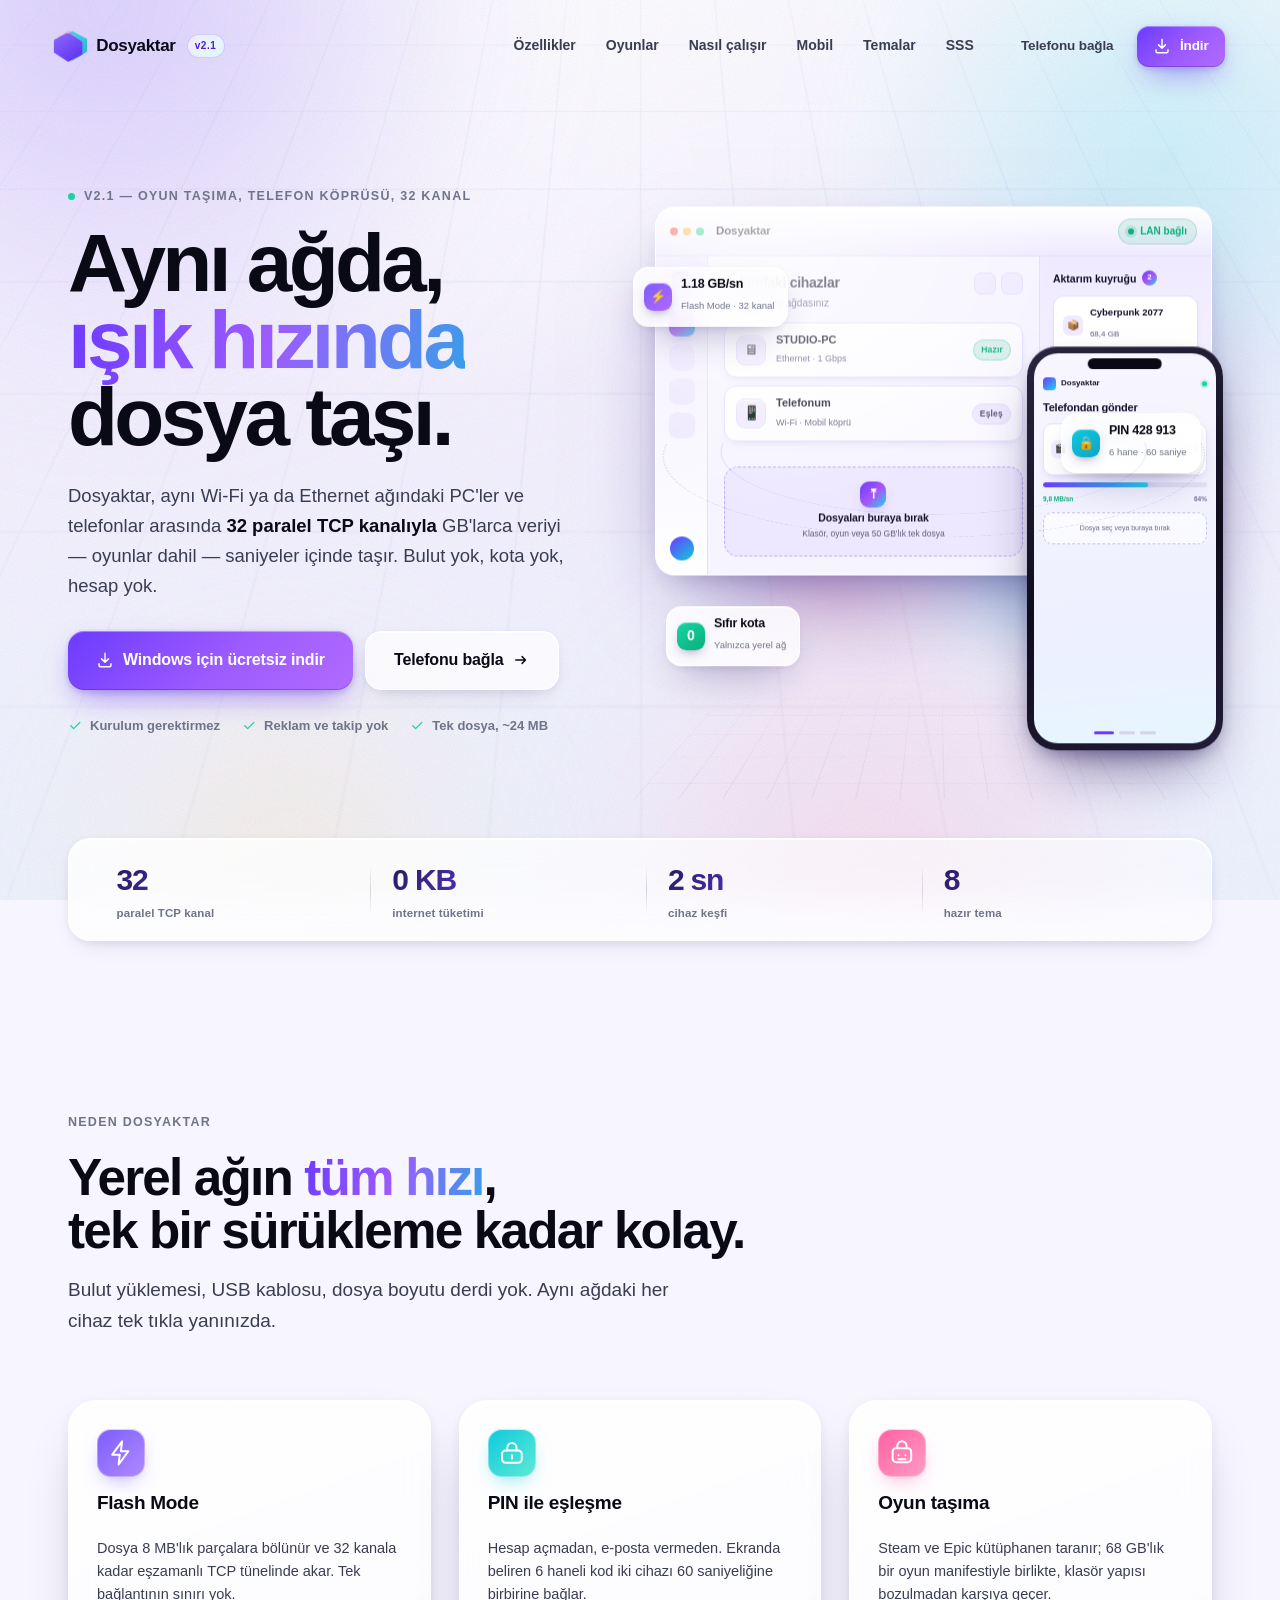
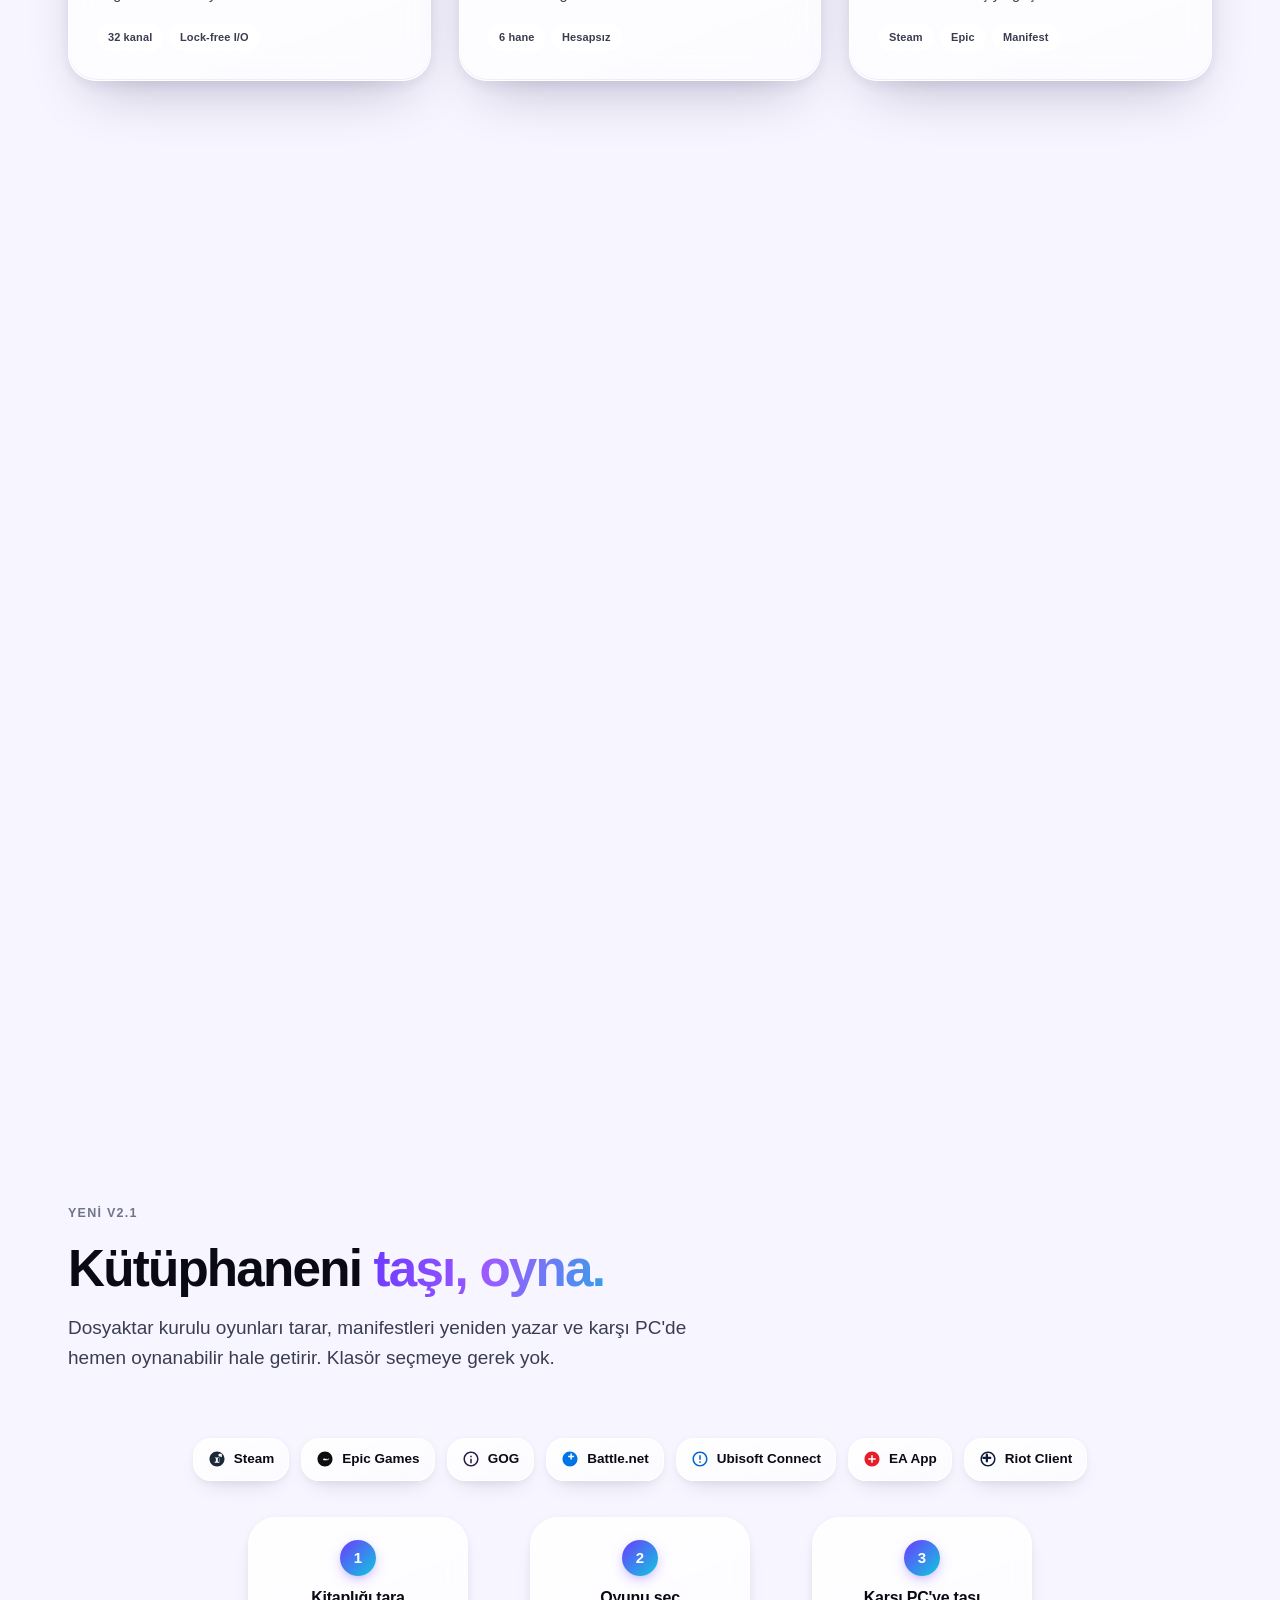
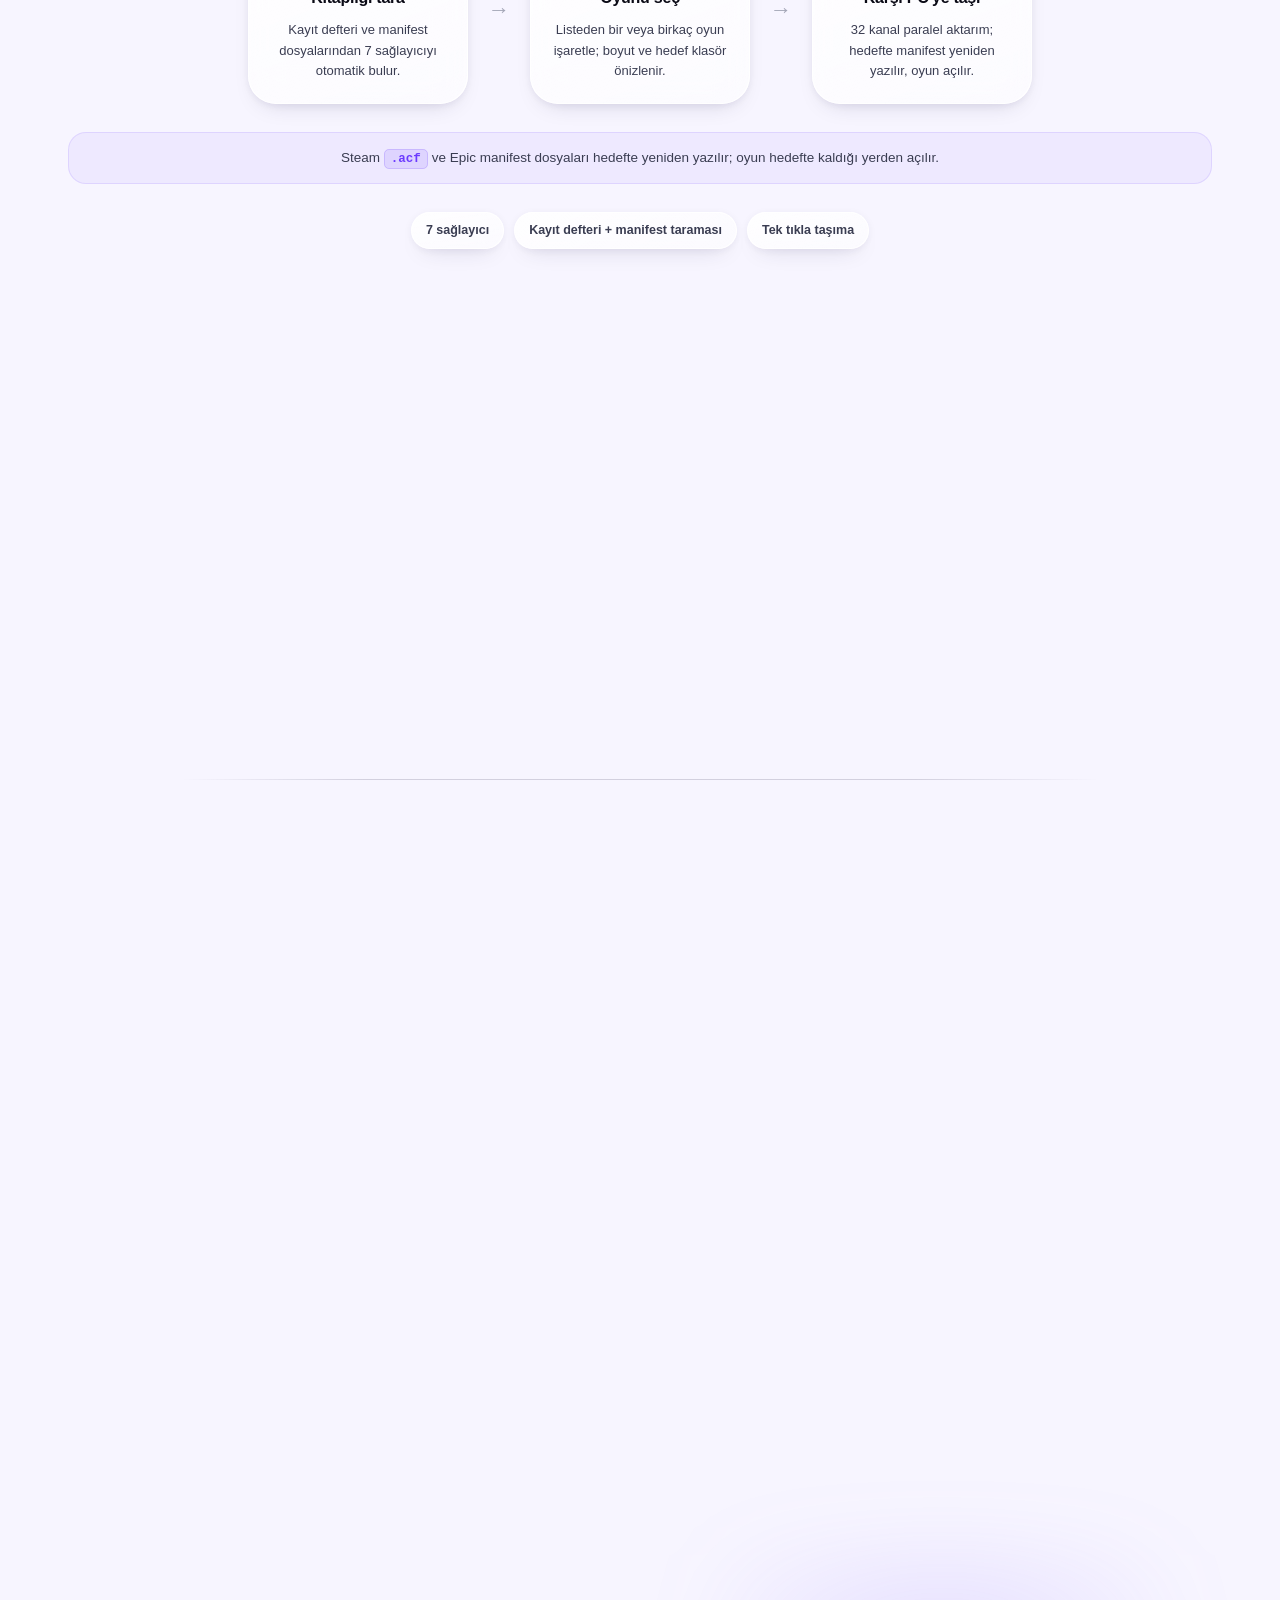
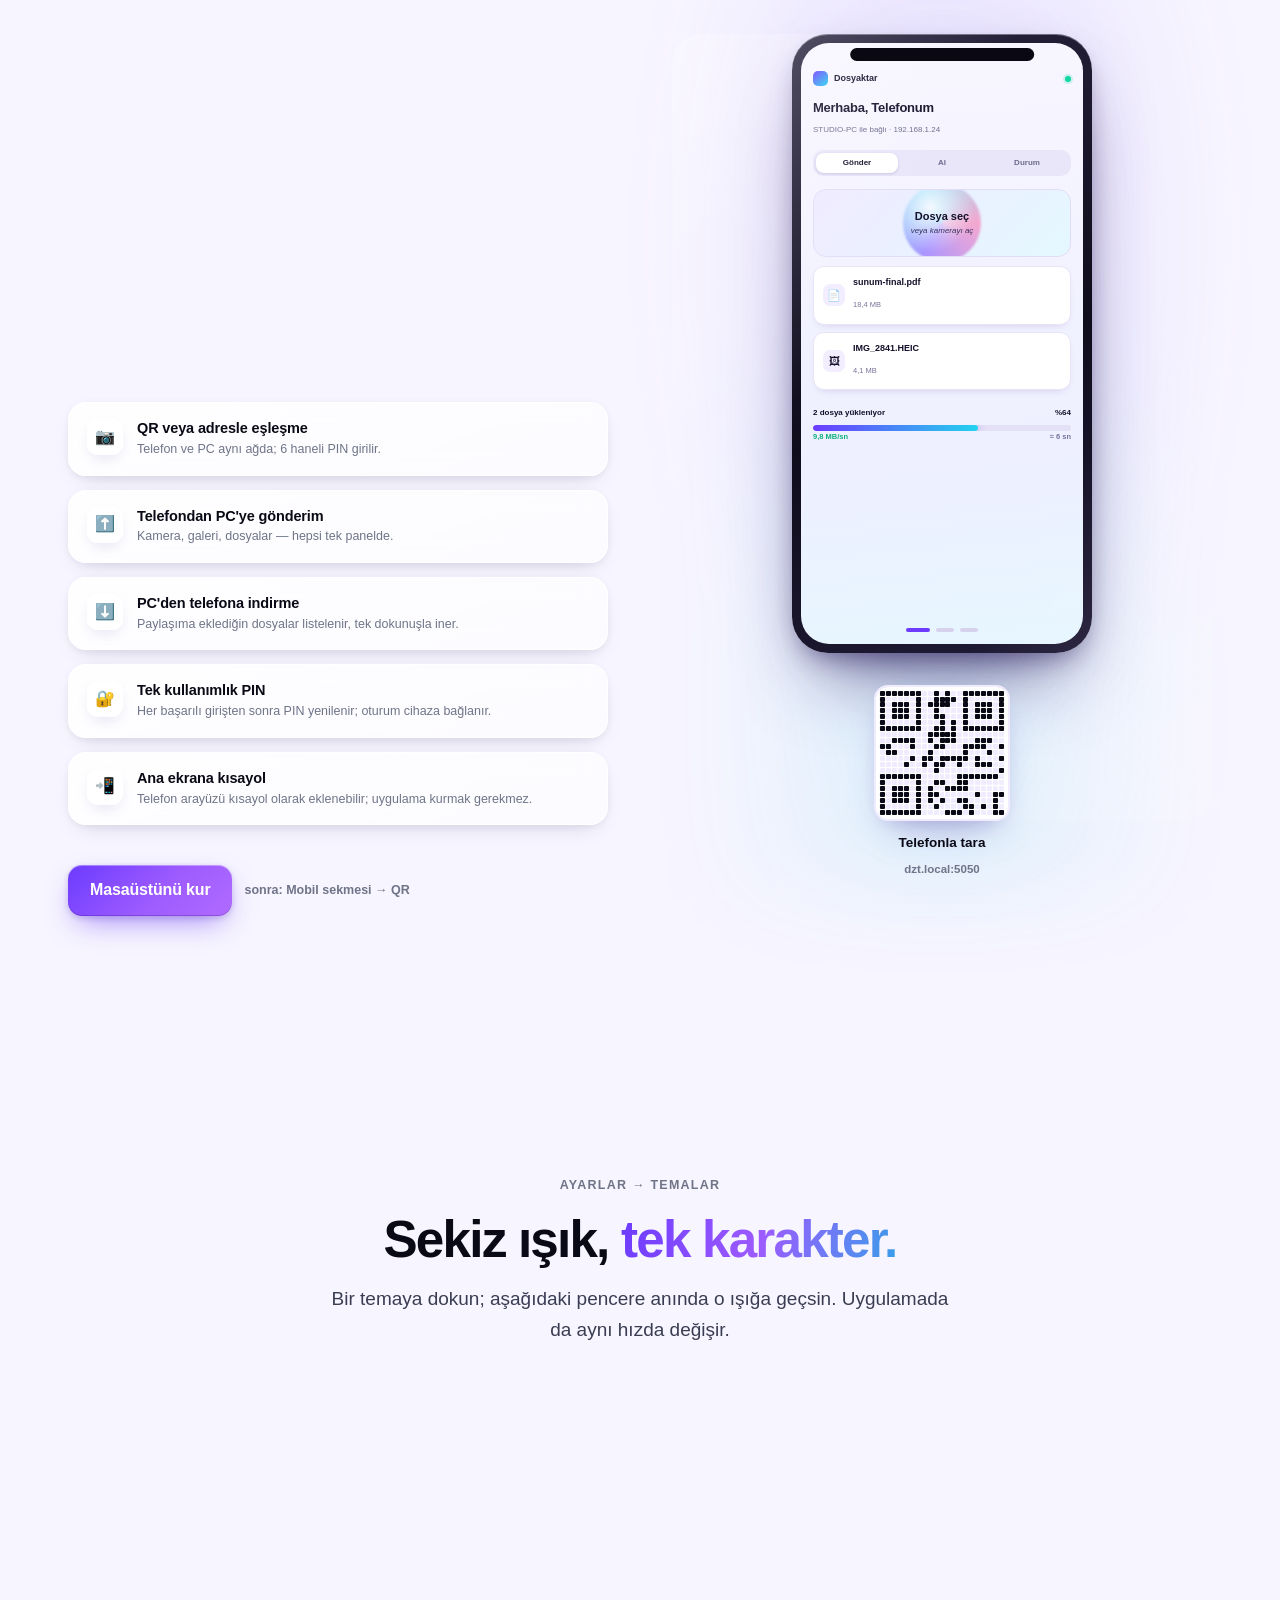
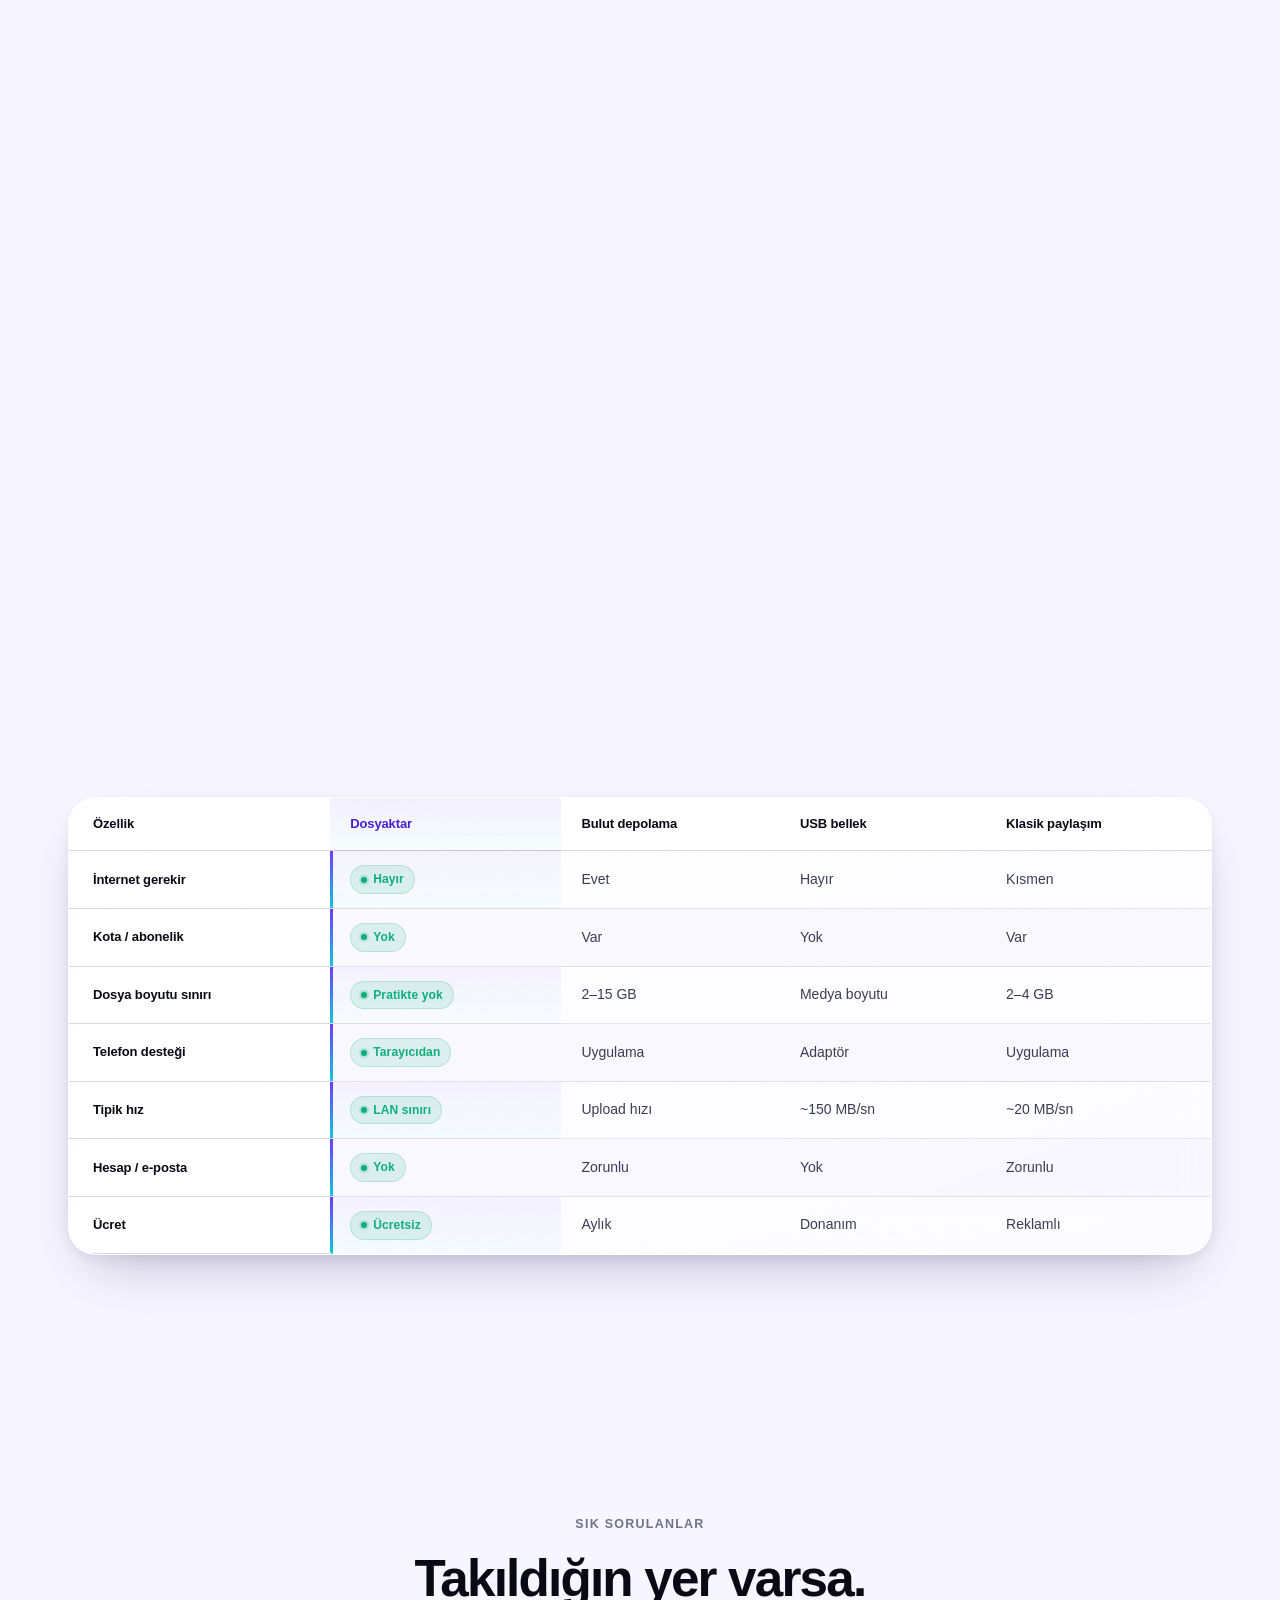
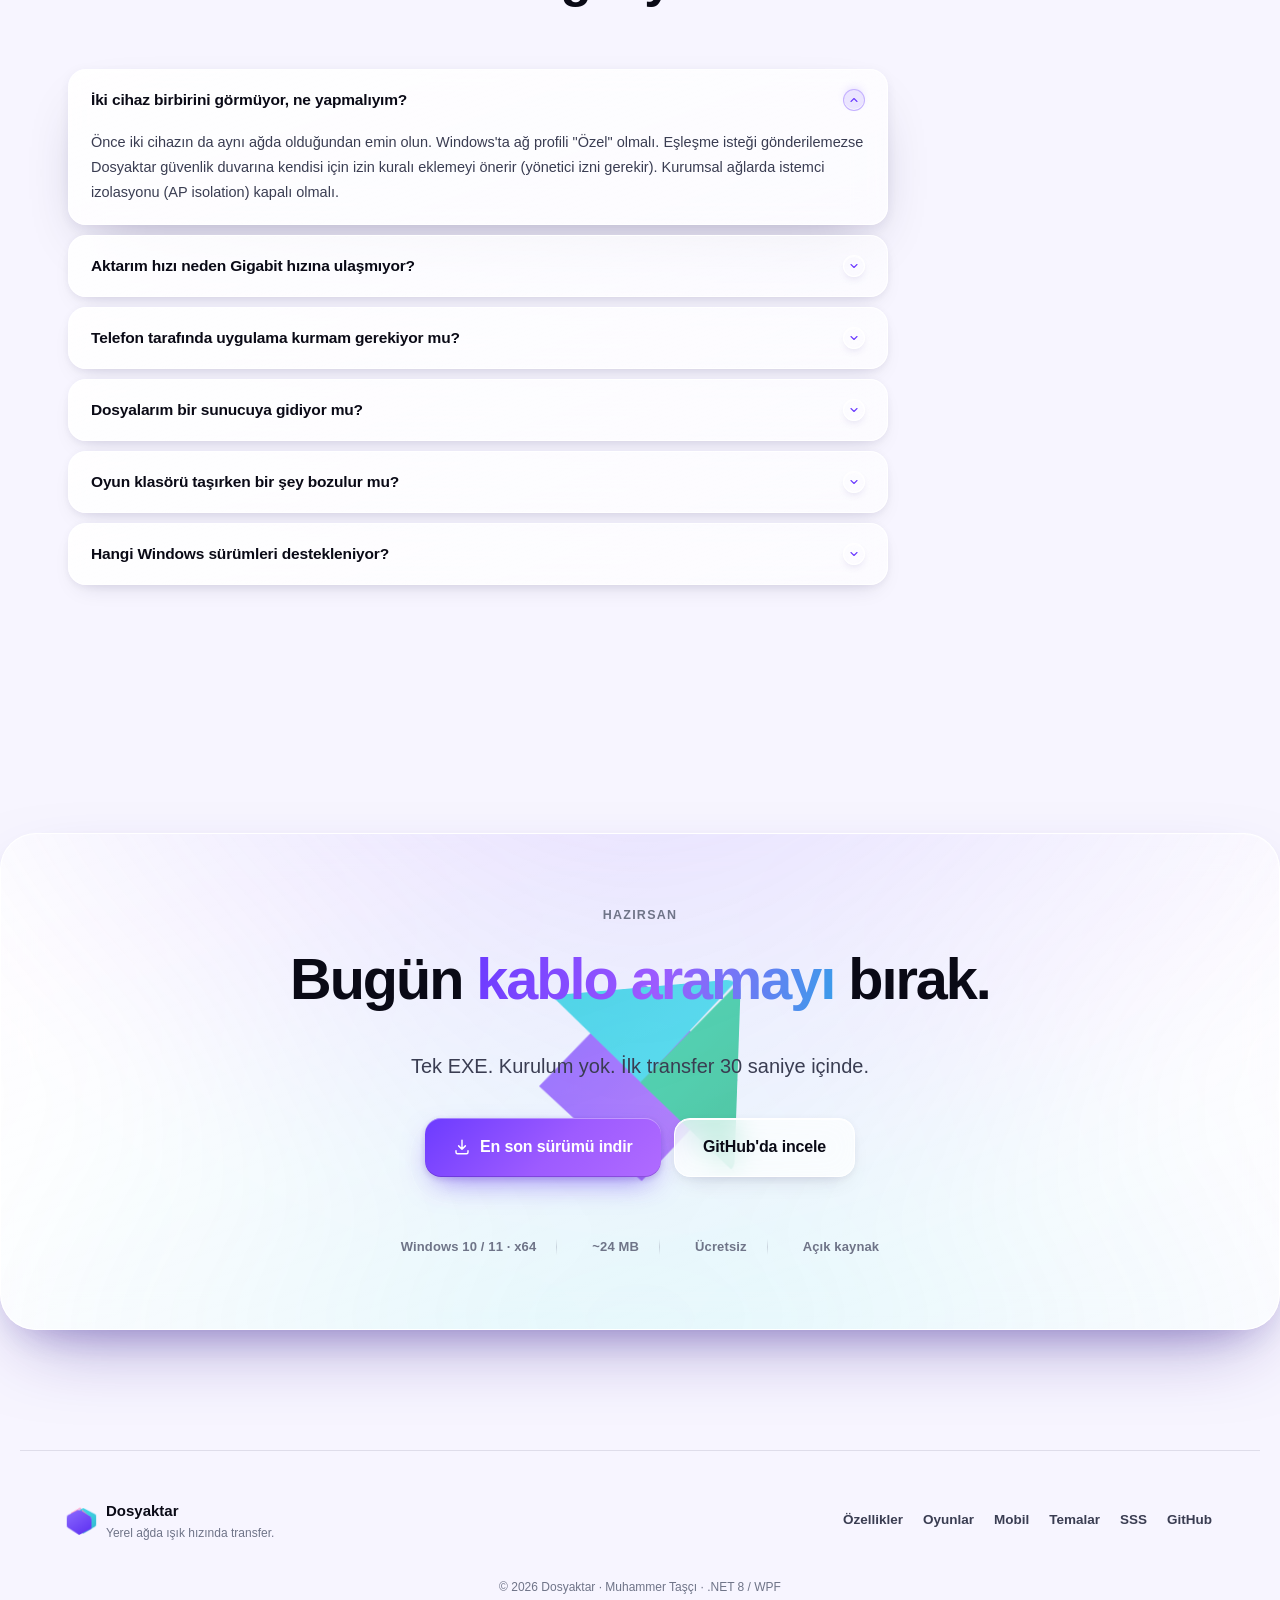
==== docs/index.html @ 8ce58f1d "v2.1: mobil köprü, oyun kitaplığı, 8 tema ve tanıtım sitesi - Mobil köprü: LAN üzerinden PWA (QR + t" ====
<!DOCTYPE html>
<html lang="tr">
<head>
<meta charset="utf-8" />
<meta name="viewport" content="width=device-width, initial-scale=1, viewport-fit=cover" />
<title>Dosyaktar v2.1 — Oyun taşıma, telefon köprüsü, 32 kanal</title>
<meta name="description" content="Dosyaktar v2.1: aynı ağdaki PC'ler ve telefonlar arası 32 paralel TCP kanalı. Steam, Epic, GOG, Battle.net, Ubisoft, EA, Riot oyunlarını manifestiyle taşı. Telefon köprüsü: QR + 6 haneli PIN, bulutsuz." />
<meta name="theme-color" content="#f7f5ff" />
<meta property="og:title" content="Dosyaktar v2.1 — Oyun taşıma, telefon köprüsü, 32 kanal" />
<meta property="og:description" content="7 oyun sağlayıcısı, manifest yeniden yazma, PIN eşleşme, 32 paralel kanal. Sıfır internet kotası. Windows için ücretsiz." />
<meta property="og:type" content="website" />
<link rel="icon" href="data:image/svg+xml,%3Csvg xmlns='http://www.w3.org/2000/svg' viewBox='0 0 64 64'%3E%3Cdefs%3E%3ClinearGradient id='g' x1='0' y1='0' x2='1' y2='1'%3E%3Cstop offset='0' stop-color='%237C5CFF'/%3E%3Cstop offset='1' stop-color='%2310D4E8'/%3E%3C/linearGradient%3E%3C/defs%3E%3Crect width='64' height='64' rx='16' fill='url(%23g)'/%3E%3Cpath d='M32 14l14 8v20l-14 8-14-8V22z' fill='none' stroke='white' stroke-width='3.5' stroke-linejoin='round'/%3E%3Cpath d='M32 30l14-8M32 30v20M32 30l-14-8' stroke='white' stroke-width='2.4' opacity='.75'/%3E%3C/svg%3E" />
<link rel="stylesheet" href="css/base.css" />
<link rel="stylesheet" href="css/hero.css" />
<link rel="stylesheet" href="css/sections.css" />
<link rel="stylesheet" href="css/oyunlar.css" />
</head>
<body>

<!-- ════════ ambient light field ════════ -->
<div class="mesh" aria-hidden="true">
  <div class="mesh-blob blob-a"></div>
  <div class="mesh-blob blob-b"></div>
  <div class="mesh-blob blob-c"></div>
  <div class="mesh-blob blob-d"></div>
  <div class="mesh-grid"></div>
  <div class="mesh-grain"></div>
</div>
<div class="cursor-glow" aria-hidden="true"></div>

<!-- ════════ nav ════════ -->
<header class="nav" id="nav">
  <a class="brand" href="#top" aria-label="Dosyaktar ana sayfa">
    <span class="brand-mark" aria-hidden="true">
      <span class="brand-face f1"></span><span class="brand-face f2"></span><span class="brand-face f3"></span>
    </span>
    <span class="brand-text">Dosyaktar</span>
    <span class="brand-badge">v2.1</span>
  </a>

  <nav class="nav-links" aria-label="Bölümler">
    <a href="#ozellikler">Özellikler</a>
    <a href="#oyunlar">Oyunlar</a>
    <a href="#nasil">Nasıl çalışır</a>
    <a href="#mobil">Mobil</a>
    <a href="#temalar">Temalar</a>
    <a href="#sss">SSS</a>
  </nav>

  <div class="nav-actions">
    <a class="btn btn-ghost btn-sm" href="#mobil">Telefonu bağla</a>
    <a class="btn btn-primary btn-sm" href="#indir" data-magnetic>
      <svg viewBox="0 0 24 24" class="ico" aria-hidden="true"><path d="M12 3v12m0 0 4.5-4.5M12 15l-4.5-4.5M4 17v2a2 2 0 0 0 2 2h12a2 2 0 0 0 2-2v-2" fill="none" stroke="currentColor" stroke-width="1.9" stroke-linecap="round" stroke-linejoin="round"/></svg>
      İndir
    </a>
  </div>

  <button class="nav-burger" id="burger" aria-label="Menüyü aç" aria-expanded="false" aria-controls="mobileMenu">
    <span></span><span></span><span></span>
  </button>
</header>

<div class="mobile-menu" id="mobileMenu" hidden>
  <a href="#ozellikler">Özellikler</a>
  <a href="#oyunlar">Oyunlar</a>
  <a href="#nasil">Nasıl çalışır</a>
  <a href="#mobil">Mobil</a>
  <a href="#temalar">Temalar</a>
  <a href="#sss">SSS</a>
  <a class="btn btn-primary" href="#indir">Windows için indir</a>
</div>

<main id="top">

<!-- ════════════════════════════════════════════════════════════
     HERO
     ════════════════════════════════════════════════════════════ -->
<section class="hero">
  <div class="hero-copy">
    <p class="eyebrow reveal"><span class="pulse-dot"></span> v2.1 — oyun taşıma, telefon köprüsü, 32 kanal</p>
    <h1 class="reveal">
      Aynı ağda,<br />
      <span class="grad">ışık hızında</span><br />
      dosya taşı.
    </h1>
    <p class="lede reveal">
      Dosyaktar, aynı Wi-Fi ya da Ethernet ağındaki PC'ler ve telefonlar arasında
      <strong>32 paralel TCP kanalıyla</strong> GB'larca veriyi — oyunlar dahil — saniyeler içinde taşır.
      Bulut yok, kota yok, hesap yok.
    </p>

    <div class="hero-actions reveal">
      <a class="btn btn-primary btn-lg" href="#indir" data-magnetic>
        <svg viewBox="0 0 24 24" class="ico" aria-hidden="true"><path d="M4 17v2a2 2 0 0 0 2 2h12a2 2 0 0 0 2-2v-2M12 3v12m0 0 4.5-4.5M12 15l-4.5-4.5" fill="none" stroke="currentColor" stroke-width="1.9" stroke-linecap="round" stroke-linejoin="round"/></svg>
        Windows için ücretsiz indir
      </a>
      <a class="btn btn-glass btn-lg" href="#mobil">
        Telefonu bağla
        <svg viewBox="0 0 24 24" class="ico" aria-hidden="true"><path d="M5 12h13m0 0-4.5-4.5M18 12l-4.5 4.5" fill="none" stroke="currentColor" stroke-width="1.9" stroke-linecap="round" stroke-linejoin="round"/></svg>
      </a>
    </div>

    <ul class="hero-meta reveal">
      <li><svg viewBox="0 0 24 24" class="ico" aria-hidden="true"><path d="m4.5 12.5 4.5 4.5 10-10" fill="none" stroke="currentColor" stroke-width="2.1" stroke-linecap="round" stroke-linejoin="round"/></svg> Kurulum gerektirmez</li>
      <li><svg viewBox="0 0 24 24" class="ico" aria-hidden="true"><path d="m4.5 12.5 4.5 4.5 10-10" fill="none" stroke="currentColor" stroke-width="2.1" stroke-linecap="round" stroke-linejoin="round"/></svg> Reklam ve takip yok</li>
      <li><svg viewBox="0 0 24 24" class="ico" aria-hidden="true"><path d="m4.5 12.5 4.5 4.5 10-10" fill="none" stroke="currentColor" stroke-width="2.1" stroke-linecap="round" stroke-linejoin="round"/></svg> Tek dosya, ~24 MB</li>
    </ul>
  </div>

  <!-- 3D stage -->
  <div class="hero-stage" id="stage">
    <div class="stage-halo" aria-hidden="true"></div>
    <div class="orbit orbit-a" aria-hidden="true"><span class="orbit-sat"></span></div>
    <div class="orbit orbit-b" aria-hidden="true"><span class="orbit-sat"></span></div>
    <div class="stage-grid" aria-hidden="true"></div>

    <!-- app window mockup -->
    <div class="app-mock" id="appMock" data-theme="prism" data-tilt data-depth="1">
      <div class="mock-bar">
        <span class="tl"><i></i><i></i><i></i></span>
        <span class="mock-title">Dosyaktar</span>
        <span class="mock-pill"><em></em> LAN bağlı</span>
      </div>
      <div class="mock-body">
        <aside class="mock-rail">
          <div class="mock-logo"></div>
          <span class="rail-item active"></span>
          <span class="rail-item"></span>
          <span class="rail-item"></span>
          <span class="rail-item"></span>
          <span class="rail-spacer"></span>
          <span class="rail-avatar"></span>
        </aside>
        <div class="mock-main">
          <div class="mock-head">
            <div>
              <b>Yakındaki cihazlar</b>
              <span>2 cihaz · aynı ağdasınız</span>
            </div>
            <div class="mock-actions"><i></i><i></i></div>
          </div>
          <div class="mock-peers">
            <div class="peer-card">
              <span class="peer-orb">🖥</span>
              <div class="peer-info"><b>STUDIO-PC</b><em>Ethernet · 1 Gbps</em></div>
              <span class="peer-badge ok">Hazır</span>
            </div>
            <div class="peer-card">
              <span class="peer-orb">📱</span>
              <div class="peer-info"><b>Telefonum</b><em>Wi-Fi · Mobil köprü</em></div>
              <span class="peer-badge">Eşleş</span>
            </div>
          </div>
          <div class="mock-drop">
            <span class="drop-ico">⤒</span>
            <b>Dosyaları buraya bırak</b>
            <i>Klasör, oyun veya 50 GB'lık tek dosya</i>
          </div>
        </div>
        <aside class="mock-queue">
          <div class="queue-head">Aktarım kuyruğu <em>2</em></div>
          <div class="queue-card">
            <div class="q-top"><span class="q-ico">📦</span><div><b>Cyberpunk 2077</b><i>68,4 GB</i></div></div>
            <div class="q-bar"><span style="--p:72%"></span></div>
            <div class="q-foot"><b>1.18 GB/sn</b><span>%72</span></div>
          </div>
          <div class="queue-card dim">
            <div class="q-top"><span class="q-ico">🎞</span><div><b>tatil-4k.mp4</b><i>3,2 GB</i></div></div>
            <div class="q-bar"><span style="--p:34%"></span></div>
            <div class="q-foot"><b>612 MB/sn</b><span>%34</span></div>
          </div>
          <div class="queue-net">
            <span>Ağ durumu</span><b>10 GbE</b>
            <div class="net-bar"><i></i></div>
          </div>
        </aside>
      </div>
    </div>

    <!-- floating phone -->
    <div class="phone-mock" data-tilt data-depth="1.9" aria-hidden="true">
      <div class="phone-notch"></div>
      <div class="phone-screen">
        <div class="pm-head"><span class="pm-logo"></span><b>Dosyaktar</b><span class="pm-dot"></span></div>
        <div class="pm-title">Telefondan gönder</div>
        <div class="pm-card">
          <span class="pm-file">🎬</span>
          <div><b>sunum-final.pdf</b><i>18,4 MB</i></div>
          <span class="pm-x">×</span>
        </div>
        <div class="pm-progress"><span style="--p:64%"></span></div>
        <div class="pm-speed">9,8 MB/sn <em>64%</em></div>
        <div class="pm-drop">Dosya seç veya buraya bırak</div>
        <div class="pm-nav"><i class="on"></i><i></i><i></i></div>
      </div>
    </div>

    <!-- floating chips -->
    <div class="chip chip-a" data-float data-depth="2.6">
      <span class="chip-ico speed">⚡</span>
      <div><b>1.18 GB/sn</b><i>Flash Mode · 32 kanal</i></div>
    </div>
    <div class="chip chip-b" data-float data-depth="3.1">
      <span class="chip-ico pin">🔒</span>
      <div><b>PIN 428 913</b><i>6 hane · 60 saniye</i></div>
    </div>
    <div class="chip chip-c" data-float data-depth="2.2">
      <span class="chip-ico zero">0</span>
      <div><b>Sıfır kota</b><i>Yalnızca yerel ağ</i></div>
    </div>
  </div>

  <!-- stats -->
  <div class="hero-stats reveal">
    <div class="stat"><b data-count="32">32</b><span>paralel TCP kanal</span></div>
    <div class="stat"><b data-count="0" data-suffix=" KB">0 KB</b><span>internet tüketimi</span></div>
    <div class="stat"><b data-count="2" data-suffix=" sn">2 sn</b><span>cihaz keşfi</span></div>
    <div class="stat"><b>8</b><span>hazır tema</span></div>
  </div>
</section>

<!-- ════════════════════════════════════════════════════════════
     FEATURES
     ════════════════════════════════════════════════════════════ -->
<section class="section" id="ozellikler">
  <header class="section-head">
    <p class="eyebrow reveal">Neden Dosyaktar</p>
    <h2 class="reveal">Yerel ağın <span class="grad">tüm hızı</span>,<br />tek bir sürükleme kadar kolay.</h2>
    <p class="section-lede reveal">Bulut yüklemesi, USB kablosu, dosya boyutu derdi yok. Aynı ağdaki her cihaz tek tıkla yanınızda.</p>
  </header>

  <div class="feature-grid">
    <article class="card card-feature shine reveal" data-tilt>
      <span class="f-ico" style="--c1:#7c5cff;--c2:#b18bff">
        <svg viewBox="0 0 24 24" aria-hidden="true"><path d="M13 2 4.5 13.5H11l-1 8.5 8.5-11.5H12l1-8.5Z" fill="none" stroke="currentColor" stroke-width="1.7" stroke-linejoin="round"/></svg>
      </span>
      <h3>Flash Mode</h3>
      <p>Dosya 8 MB'lık parçalara bölünür ve 32 kanala kadar eşzamanlı TCP tünelinde akar. Tek bağlantının sınırı yok.</p>
      <div class="f-tags"><span>32 kanal</span><span>Lock-free I/O</span></div>
    </article>

    <article class="card card-feature shine reveal" data-tilt>
      <span class="f-ico" style="--c1:#0fc9de;--c2:#5eead4">
        <svg viewBox="0 0 24 24" aria-hidden="true"><rect x="3.5" y="10" width="17" height="10.5" rx="3" fill="none" stroke="currentColor" stroke-width="1.7"/><path d="M8 10V7.5a4 4 0 0 1 8 0V10M12 14v3" fill="none" stroke="currentColor" stroke-width="1.7" stroke-linecap="round"/></svg>
      </span>
      <h3>PIN ile eşleşme</h3>
      <p>Hesap açmadan, e-posta vermeden. Ekranda beliren 6 haneli kod iki cihazı 60 saniyeliğine birbirine bağlar.</p>
      <div class="f-tags"><span>6 hane</span><span>Hesapsız</span></div>
    </article>

    <article class="card card-feature shine reveal" data-tilt>
      <span class="f-ico" style="--c1:#ff5fa2;--c2:#ff9ec4">
        <svg viewBox="0 0 24 24" aria-hidden="true"><path d="M7 8h10a3 3 0 0 1 3 3v6a3 3 0 0 1-3 3H7a3 3 0 0 1-3-3v-6a3 3 0 0 1 3-3Z" fill="none" stroke="currentColor" stroke-width="1.7"/><path d="M8 8V6a4 4 0 0 1 8 0v2M9 14h.01M15 14h.01M9 17.5h6" fill="none" stroke="currentColor" stroke-width="1.7" stroke-linecap="round"/></svg>
      </span>
      <h3>Oyun taşıma</h3>
      <p>Steam ve Epic kütüphanen taranır; 68 GB'lık bir oyun manifestiyle birlikte, klasör yapısı bozulmadan karşıya geçer.</p>
      <div class="f-tags"><span>Steam</span><span>Epic</span><span>Manifest</span></div>
    </article>

    <article class="card card-feature shine reveal" data-tilt>
      <span class="f-ico" style="--c1:#ffb020;--c2:#ffd580">
        <svg viewBox="0 0 24 24" aria-hidden="true"><rect x="7" y="2.5" width="10" height="19" rx="2.6" fill="none" stroke="currentColor" stroke-width="1.7"/><path d="M10.5 5.5h3" stroke="currentColor" stroke-width="1.7" stroke-linecap="round"/><path d="M9 18.5h6" stroke="currentColor" stroke-width="1.7" stroke-linecap="round" opacity=".5"/></svg>
      </span>
      <h3>Telefon köprüsü</h3>
      <p>QR'ı okut, telefonun tarayıcısından dosya gönder ve al. Uygulama kurmak, mağaza hesabı açmak gerekmez.</p>
      <div class="f-tags"><span>iOS + Android</span><span>Kurulum yok</span></div>
    </article>

    <article class="card card-feature shine reveal" data-tilt>
      <span class="f-ico" style="--c1:#12d6a3;--c2:#7bf7d4">
        <svg viewBox="0 0 24 24" aria-hidden="true"><path d="M3.5 7.5a2 2 0 0 1 2-2h3.2l2 2.4h7.8a2 2 0 0 1 2 2v8.6a2 2 0 0 1-2 2H5.5a2 2 0 0 1-2-2V7.5Z" fill="none" stroke="currentColor" stroke-width="1.7" stroke-linejoin="round"/><path d="M8 14.5h8" stroke="currentColor" stroke-width="1.7" stroke-linecap="round"/></svg>
      </span>
      <h3>Klasör de, dosya da</h3>
      <p>Tek dosya, binlerce küçük dosya veya iç içe klasörler. Göreli yollar korunur, yapı karşı tarafta aynen kurulur.</p>
      <div class="f-tags"><span>Sürükle-bırak</span><span>Yol korunur</span></div>
    </article>

    <article class="card card-feature shine reveal" data-tilt>
      <span class="f-ico" style="--c1:#6c3bff;--c2:#38bdf8">
        <svg viewBox="0 0 24 24" aria-hidden="true"><circle cx="12" cy="12" r="8.5" fill="none" stroke="currentColor" stroke-width="1.7"/><path d="M12 3.5c2.5 2.3 3.8 5.2 3.8 8.5S14.5 18.2 12 20.5c-2.5-2.3-3.8-5.2-3.8-8.5S9.5 5.8 12 3.5Z" fill="none" stroke="currentColor" stroke-width="1.4"/><path d="M3.8 9.2h16.4M3.8 14.8h16.4" stroke="currentColor" stroke-width="1.4" opacity=".7"/></svg>
      </span>
      <h3>Sekiz tema, tek dil</h3>
      <p>Parlak cam yüzeylerden gece moduna; her tema aynı 3D dilin farklı bir ışığı. Seçim anında, tüm pencerelerde.</p>
      <div class="f-tags"><span>Canlı geçiş</span><span>Kalıcı</span></div>
    </article>

    <article class="card card-wide shine reveal" data-tilt>
      <div class="wide-copy">
        <span class="f-ico sm" style="--c1:#0fc9de;--c2:#7c5cff">
          <svg viewBox="0 0 24 24" aria-hidden="true"><path d="M4 12a8 8 0 0 1 13.6-5.7M20 12a8 8 0 0 1-13.6 5.7" fill="none" stroke="currentColor" stroke-width="1.7" stroke-linecap="round"/><path d="M17.8 3.5v3.2h-3.2M6.2 20.5v-3.2h3.2" fill="none" stroke="currentColor" stroke-width="1.7" stroke-linecap="round" stroke-linejoin="round"/></svg>
        </span>
        <h3>Kendini güncel tutar</h3>
        <p>GitHub sürümlerini kontrol eder, yeni sürümü arka planda indirir ve bir sonraki açılışta sessizce uygular. Sürüm notları tek tıkla.</p>
      </div>
      <div class="wide-visual" aria-hidden="true">
        <div class="upd-line"><span class="upd-dot"></span><b>v2.1.0</b><i>hazır</i></div>
        <div class="upd-bar"><span></span></div>
        <div class="upd-foot">SHA-256 doğrulandı · 24 MB</div>
      </div>
    </article>

    <article class="card card-wide shine reveal" data-tilt>
      <div class="wide-copy">
        <span class="f-ico sm" style="--c1:#12d6a3;--c2:#0fc9de">
          <svg viewBox="0 0 24 24" aria-hidden="true"><path d="M12 3.5 4.5 6.8v5.4c0 4.2 3.1 7.3 7.5 8.3 4.4-1 7.5-4.1 7.5-8.3V6.8L12 3.5Z" fill="none" stroke="currentColor" stroke-width="1.7" stroke-linejoin="round"/><path d="m8.8 12 2.2 2.2 4.2-4.4" fill="none" stroke="currentColor" stroke-width="1.9" stroke-linecap="round" stroke-linejoin="round"/></svg>
        </span>
        <h3>Veri cihazdan çıkmaz</h3>
        <p>Hiçbir dosya sunucuya gitmez, hiçbir telemetri toplanmaz. Trafik yalnızca kendi ağınızın içinde, TCP üzerinden akar.</p>
      </div>
      <div class="wide-visual" aria-hidden="true">
        <div class="seal">
          <div class="seal-ring"></div>
          <div class="seal-core">0<span>sunucu</span></div>
        </div>
      </div>
    </article>
  </div>
</section>

<!-- ════════════════════════════════════════════════════════════
     OYUNLAR — v2.1
     ════════════════════════════════════════════════════════════ -->
<section class="section" id="oyunlar">
  <header class="section-head">
    <p class="eyebrow reveal">Yeni v2.1</p>
    <h2 class="reveal">Kütüphaneni <span class="grad">taşı, oyna.</span></h2>
    <p class="section-lede reveal">Dosyaktar kurulu oyunları tarar, manifestleri yeniden yazar ve karşı PC'de hemen oynanabilir hale getirir. Klasör seçmeye gerek yok.</p>
  </header>

  <div class="providers-row reveal">
    <span class="provider" style="--accent:#1b2838"><svg viewBox="0 0 24 24" aria-hidden="true"><path d="M12 2C6.48 2 2 6.48 2 12s4.48 10 10 10 10-4.48 10-10S17.52 2 12 2zm3.5 13.5c0 .83-.67 1.5-1.5 1.5h-4c-.83 0-1.5-.67-1.5-1.5v-4c0-.83.67-1.5 1.5-1.5h4c.83 0 1.5.67 1.5 1.5v4zm-6-5H7c-.55 0-1 .45-1 1v3c0 .55.45 1 1 1h2.5c.55 0 1-.45 1-1v-3c0-.55-.45-1-1-1zm7 5h-2.5c-.55 0-1-.45-1-1v-3c0-.55.45-1 1-1H15c.55 0 1 .45 1 1v3c0 .55-.45 1-1 1zm0-7H15c-.55 0-1-.45-1-1V6c0-.55.45-1 1-1h2.5c.55 0 1 .45 1 1v2.5c0 .55-.45 1-1 1z" fill="currentColor"/></svg>Steam</span>
    <span class="provider" style="--accent:#0d0d0d"><svg viewBox="0 0 24 24" aria-hidden="true"><path d="M12 2C6.48 2 2 6.48 2 12s4.48 10 10 10 10-4.48 10-10S17.52 2 12 2zm5.5 9c0 1.38-1.12 2.5-2.5 2.5S9.5 14.38 9.5 13 10.62 10.5 12 10.5s2.5 1.12 2.5 2.5zm-5.5-4c-.83 0-1.5.67-1.5 1.5S11.17 12 12 12s1.5-.67 1.5-1.5S12.83 9 12 9z" fill="currentColor"/></svg>Epic Games</span>
    <span class="provider" style="--accent:#2a1a4a"><svg viewBox="0 0 24 24" aria-hidden="true"><path d="M12 2C6.48 2 2 6.48 2 12s4.48 10 10 10 10-4.48 10-10S17.52 2 12 2zm0 18c-4.41 0-8-3.59-8-8s3.59-8 8-8 8 3.59 8 8-3.59 8-8 8zm-1-12.5h2v2h-2zm0 4h2v6h-2z" fill="currentColor"/></svg>GOG</span>
    <span class="provider" style="--accent:#0074e4"><svg viewBox="0 0 24 24" aria-hidden="true"><path d="M12 2C6.48 2 2 6.48 2 12s4.48 10 10 10 10-4.48 10-10S17.52 2 12 2zm5.5 7.5h-3v3h-2v-3h-3v-2h3v-3h2v3h3v2z" fill="currentColor"/></svg>Battle.net</span>
    <span class="provider" style="--accent:#0066cc"><svg viewBox="0 0 24 24" aria-hidden="true"><path d="M12 2C6.48 2 2 6.48 2 12s4.48 10 10 10 10-4.48 10-10S17.52 2 12 2zm0 18c-4.41 0-8-3.59-8-8s3.59-8 8-8 8 3.59 8 8-3.59 8-8 8zm-1-13h2v6h-2zm0 8h2v2h-2z" fill="currentColor"/></svg>Ubisoft Connect</span>
    <span class="provider" style="--accent:#e61e2a"><svg viewBox="0 0 24 24" aria-hidden="true"><path d="M12 2C6.48 2 2 6.48 2 12s4.48 10 10 10 10-4.48 10-10S17.52 2 12 2zm5 11h-4v4h-2v-4H7v-2h4V7h2v4h4v2z" fill="currentColor"/></svg>EA App</span>
    <span class="provider" style="--accent:#0e1b3a"><svg viewBox="0 0 24 24" aria-hidden="true"><path d="M12 2C6.48 2 2 6.48 2 12s4.48 10 10 10 10-4.48 10-10S17.52 2 12 2zm0 18c-4.41 0-8-3.59-8-8s3.59-8 8-8 8 3.59 8 8-3.59 8-8 8zm4.5-9.5c0 .83-.67 1.5-1.5 1.5h-3v3c0 .83-.67 1.5-1.5 1.5s-1.5-.67-1.5-1.5v-3h-3c-.83 0-1.5-.67-1.5-1.5s.67-1.5 1.5-1.5h3v-3c0-.83.67-1.5 1.5-1.5s1.5.67 1.5 1.5v3h3c.83 0 1.5.67 1.5 1.5z" fill="currentColor"/></svg>Riot Client</span>
  </div>

  <div class="steps-flow reveal">
    <div class="flow-step">
      <span class="flow-num">1</span>
      <h3>Kitaplığı tara</h3>
      <p>Kayıt defteri ve manifest dosyalarından 7 sağlayıcıyı otomatik bulur.</p>
    </div>
    <span class="flow-arrow" aria-hidden="true">→</span>
    <div class="flow-step">
      <span class="flow-num">2</span>
      <h3>Oyunu seç</h3>
      <p>Listeden bir veya birkaç oyun işaretle; boyut ve hedef klasör önizlenir.</p>
    </div>
    <span class="flow-arrow" aria-hidden="true">→</span>
    <div class="flow-step">
      <span class="flow-num">3</span>
      <h3>Karşı PC'ye taşı</h3>
      <p>32 kanal paralel aktarım; hedefte manifest yeniden yazılır, oyun açılır.</p>
    </div>
  </div>

  <p class="detail-line reveal">Steam <code>.acf</code> ve Epic manifest dosyaları hedefte yeniden yazılır; oyun hedefte kaldığı yerden açılır.</p>

  <div class="fact-chips reveal">
    <span class="chip-fact">7 sağlayıcı</span>
    <span class="chip-fact">Kayıt defteri + manifest taraması</span>
    <span class="chip-fact">Tek tıkla taşıma</span>
  </div>
</section>

<!-- ════════════════════════════════════════════════════════════
     HOW IT WORKS
     ════════════════════════════════════════════════════════════ -->
<section class="section steps-section" id="nasil">
  <header class="section-head center">
    <p class="eyebrow reveal">Üç adım</p>
    <h2 class="reveal">Kurulum yok. <span class="grad">Bekleme yok.</span></h2>
    <p class="section-lede reveal">İki tarafta da uygulamayı açın; gerisini ağ hallediyor.</p>
  </header>

  <ol class="steps">
    <li class="step reveal">
      <span class="step-num">01</span>
      <div class="step-orb"><span>📡</span></div>
      <h3>Keşfet</h3>
      <p>UDP yayını her 2 saniyede aynı alt ağdaki cihazları bulur. Kartlar kendiliğinden belirir.</p>
      <span class="step-tag">2 saniye</span>
    </li>
    <li class="step reveal" style="--d:.08s">
      <span class="step-num">02</span>
      <div class="step-orb"><span>🔗</span></div>
      <h3>Eşleştir</h3>
      <p>Karta dokunun. Karşı ekranda beliren 6 haneli PIN'i onaylayın; oturum açılır ve dinleme başlar.</p>
      <span class="step-tag">tek dokunuş</span>
    </li>
    <li class="step reveal" style="--d:.16s">
      <span class="step-num">03</span>
      <div class="step-orb"><span>⚡</span></div>
      <h3>Bırak</h3>
      <p>Dosyayı ya da klasörü bırakın. Paralel kanallar devralır; hız, yüzde ve kalan süre canlı akar.</p>
      <span class="step-tag">32 kanal</span>
    </li>
  </ol>

  <div class="steps-demo reveal" aria-hidden="true">
    <div class="demo-head">
      <span class="demo-title">Flash Mode — canlı kanal görünümü</span>
      <span class="demo-speed"><b id="demoSpeed">1.18</b> GB/sn</span>
    </div>
    <div class="channels" id="channels"></div>
    <div class="demo-foot">
      <span><i class="dot ok"></i> 32 kanal açık</span>
      <span><i class="dot"></i> 8 MB parça</span>
      <span><i class="dot"></i> 0 yeniden gönderim</span>
    </div>
  </div>
</section>

<!-- ════════════════════════════════════════════════════════════
     MOBILE
     ════════════════════════════════════════════════════════════ -->
<section class="section mobile-section" id="mobil">
  <div class="mobile-copy">
    <p class="eyebrow reveal">Mobil köprü</p>
    <h2 class="reveal">Telefon da <span class="grad">aynı masada.</span></h2>
    <p class="section-lede reveal">
      Dosyaktar'ın içinde küçük bir web sunucusu var. Bilgisayarda QR'ı açın,
      telefonun kamerasına tutun; tarayıcıda açılan panelden dosya gönderin, alın.
      Uygulama kurmak, hesap açmak, kablo aramak yok. Hiçbir dosya buluta gitmez.
    </p>

    <ul class="mobile-list reveal">
      <li><span class="ml-ico">📷</span><div><b>QR veya adresle eşleşme</b><i>Telefon ve PC aynı ağda; 6 haneli PIN girilir.</i></div></li>
      <li><span class="ml-ico">⬆️</span><div><b>Telefondan PC'ye gönderim</b><i>Kamera, galeri, dosyalar — hepsi tek panelde.</i></div></li>
      <li><span class="ml-ico">⬇️</span><div><b>PC'den telefona indirme</b><i>Paylaşıma eklediğin dosyalar listelenir, tek dokunuşla iner.</i></div></li>
      <li><span class="ml-ico">🔐</span><div><b>Tek kullanımlık PIN</b><i>Her başarılı girişten sonra PIN yenilenir; oturum cihaza bağlanır.</i></div></li>
      <li><span class="ml-ico">📲</span><div><b>Ana ekrana kısayol</b><i>Telefon arayüzü kısayol olarak eklenebilir; uygulama kurmak gerekmez.</i></div></li>
    </ul>

    <div class="mobile-cta reveal">
      <a class="btn btn-primary" href="#indir">Masaüstünü kur</a>
      <span class="hint">sonra: Mobil sekmesi → QR</span>
    </div>
  </div>

  <div class="mobile-stage reveal">
    <div class="m-glow" aria-hidden="true"></div>
    <div class="phone phone-lg" data-tilt data-depth="1.2">
      <div class="phone-notch"></div>
      <div class="phone-screen">
        <div class="pm-head"><span class="pm-logo"></span><b>Dosyaktar</b><span class="pm-dot"></span></div>
        <div class="pm-title">Merhaba, <b>Telefonum</b></div>
        <div class="pm-sub">STUDIO-PC ile bağlı · 192.168.1.24</div>

        <div class="pm-tabs"><span class="on">Gönder</span><span>Al</span><span>Durum</span></div>

        <div class="pm-weave">
          <div class="pm-weave-orb"></div>
          <div class="pm-weave-label"><b>Dosya seç</b><i>veya kamerayı aç</i></div>
        </div>

        <div class="pm-row">
          <div class="pm-card"><span class="pm-file">📄</span><div><b>sunum-final.pdf</b><i>18,4 MB</i></div></div>
          <div class="pm-card"><span class="pm-file">🖼</span><div><b>IMG_2841.HEIC</b><i>4,1 MB</i></div></div>
        </div>

        <div class="pm-upload">
          <div class="pm-upload-top"><span>2 dosya yükleniyor</span><b>%64</b></div>
          <div class="pm-progress"><span style="--p:64%"></span></div>
          <div class="pm-speed">9,8 MB/sn <em>≈ 6 sn</em></div>
        </div>

        <div class="pm-nav"><i class="on"></i><i></i><i></i></div>
      </div>
      <div class="phone-sheen" aria-hidden="true"></div>
    </div>

    <div class="qr-float" data-float>
      <div class="qr-box" id="qrBox" aria-hidden="true"></div>
      <div class="qr-copy"><b>Telefonla tara</b><i>dzt.local:5050</i></div>
    </div>
  </div>
</section>

<!-- ════════════════════════════════════════════════════════════
     THEMES
     ════════════════════════════════════════════════════════════ -->
<section class="section themes-section" id="temalar">
  <header class="section-head center">
    <p class="eyebrow reveal">Ayarlar → Temalar</p>
    <h2 class="reveal">Sekiz ışık, <span class="grad">tek karakter.</span></h2>
    <p class="section-lede reveal">Bir temaya dokun; aşağıdaki pencere anında o ışığa geçsin. Uygulamada da aynı hızda değişir.</p>
  </header>

  <div class="theme-layout">
    <div class="theme-picker reveal" role="tablist" aria-label="Tema seçimi" id="themePicker">
      <button class="theme-card" data-set-theme="prism" role="tab" aria-selected="true">
        <span class="th-preview p-prism"><i></i><i></i><i></i></span>
        <span class="th-name">Prism</span><span class="th-desc">Parlak cam</span>
      </button>
      <button class="theme-card" data-set-theme="midnight" role="tab" aria-selected="false">
        <span class="th-preview p-midnight"><i></i><i></i><i></i></span>
        <span class="th-name">Midnight</span><span class="th-desc">Derin mavi</span>
      </button>
      <button class="theme-card" data-set-theme="nordic" role="tab" aria-selected="false">
        <span class="th-preview p-nordic"><i></i><i></i><i></i></span>
        <span class="th-name">Nordic</span><span class="th-desc">Buz mavisi</span>
      </button>
      <button class="theme-card" data-set-theme="aurora" role="tab" aria-selected="false">
        <span class="th-preview p-aurora"><i></i><i></i><i></i></span>
        <span class="th-name">Aurora</span><span class="th-desc">Kutup yeşili</span>
      </button>
      <button class="theme-card" data-set-theme="sunset" role="tab" aria-selected="false">
        <span class="th-preview p-sunset"><i></i><i></i><i></i></span>
        <span class="th-name">Sunset</span><span class="th-desc">Sıcak kum</span>
      </button>
      <button class="theme-card" data-set-theme="cyber" role="tab" aria-selected="false">
        <span class="th-preview p-cyber"><i></i><i></i><i></i></span>
        <span class="th-name">Cyber</span><span class="th-desc">Neon gece</span>
      </button>
      <button class="theme-card" data-set-theme="forest" role="tab" aria-selected="false">
        <span class="th-preview p-forest"><i></i><i></i><i></i></span>
        <span class="th-name">Forest</span><span class="th-desc">Orman</span>
      </button>
      <button class="theme-card" data-set-theme="graphite" role="tab" aria-selected="false">
        <span class="th-preview p-graphite"><i></i><i></i><i></i></span>
        <span class="th-name">Graphite</span><span class="th-desc">Saf gri</span>
      </button>
    </div>

    <div class="theme-stage reveal">
      <div class="app-mock sm" id="themeMock" data-theme="prism" data-tilt data-depth="0.7">
        <div class="mock-bar">
          <span class="tl"><i></i><i></i><i></i></span>
          <span class="mock-title">Dosyaktar — Keşif</span>
          <span class="mock-pill"><em></em> LAN</span>
        </div>
        <div class="mock-body">
          <aside class="mock-rail">
            <div class="mock-logo"></div>
            <span class="rail-item active"></span><span class="rail-item"></span><span class="rail-item"></span>
            <span class="rail-spacer"></span><span class="rail-avatar"></span>
          </aside>
          <div class="mock-main">
            <div class="mock-head"><div><b>Yakındaki cihazlar</b><span>aynı alt ağdasınız</span></div><div class="mock-actions"><i></i><i></i></div></div>
            <div class="mock-peers">
              <div class="peer-card"><span class="peer-orb">🖥</span><div class="peer-info"><b>STUDIO-PC</b><em>Ethernet</em></div><span class="peer-badge ok">Hazır</span></div>
              <div class="peer-card"><span class="peer-orb">📱</span><div class="peer-info"><b>Telefonum</b><em>Wi-Fi</em></div><span class="peer-badge">Eşleş</span></div>
            </div>
            <div class="mock-drop"><span class="drop-ico">⤒</span><b>Dosyaları bırak</b><i>klasör · oyun · 50 GB</i></div>
          </div>
          <aside class="mock-queue">
            <div class="queue-head">Kuyruk <em>1</em></div>
            <div class="queue-card"><div class="q-top"><span class="q-ico">📦</span><div><b>yedek.zip</b><i>12,4 GB</i></div></div><div class="q-bar"><span style="--p:58%"></span></div><div class="q-foot"><b>945 MB/sn</b><span>%58</span></div></div>
            <div class="queue-net"><span>Ağ</span><b>10 GbE</b><div class="net-bar"><i></i></div></div>
          </aside>
        </div>
      </div>
      <p class="theme-note">Tema seçimi <code>settings.json</code> içine yazılır; açılışta hatırlanır.</p>
    </div>
  </div>
</section>

<!-- ════════════════════════════════════════════════════════════
     COMPARE
     ════════════════════════════════════════════════════════════ -->
<section class="section compare-section" id="kiyas">
  <header class="section-head">
    <p class="eyebrow reveal">Karşılaştırma</p>
    <h2 class="reveal">Aynı işi yapanlar, <span class="grad">aynı hissettirmiyor.</span></h2>
  </header>

  <div class="table-wrap reveal">
    <table class="compare">
      <thead>
        <tr>
          <th scope="col">Özellik</th>
          <th scope="col" class="me">Dosyaktar</th>
          <th scope="col">Bulut depolama</th>
          <th scope="col">USB bellek</th>
          <th scope="col">Klasik paylaşım</th>
        </tr>
      </thead>
      <tbody>
        <tr><th scope="row">İnternet gerekir</th><td class="me"><span class="yes">Hayır</span></td><td>Evet</td><td>Hayır</td><td>Kısmen</td></tr>
        <tr><th scope="row">Kota / abonelik</th><td class="me"><span class="yes">Yok</span></td><td>Var</td><td>Yok</td><td>Var</td></tr>
        <tr><th scope="row">Dosya boyutu sınırı</th><td class="me"><span class="yes">Pratikte yok</span></td><td>2–15 GB</td><td>Medya boyutu</td><td>2–4 GB</td></tr>
        <tr><th scope="row">Telefon desteği</th><td class="me"><span class="yes">Tarayıcıdan</span></td><td>Uygulama</td><td>Adaptör</td><td>Uygulama</td></tr>
        <tr><th scope="row">Tipik hız</th><td class="me"><span class="yes">LAN sınırı</span></td><td>Upload hızı</td><td>~150 MB/sn</td><td>~20 MB/sn</td></tr>
        <tr><th scope="row">Hesap / e-posta</th><td class="me"><span class="yes">Yok</span></td><td>Zorunlu</td><td>Yok</td><td>Zorunlu</td></tr>
        <tr><th scope="row">Ücret</th><td class="me"><span class="yes">Ücretsiz</span></td><td>Aylık</td><td>Donanım</td><td>Reklamlı</td></tr>
      </tbody>
    </table>
  </div>
</section>

<!-- ════════════════════════════════════════════════════════════
     FAQ
     ════════════════════════════════════════════════════════════ -->
<section class="section faq-section" id="sss">
  <header class="section-head center">
    <p class="eyebrow reveal">Sık sorulanlar</p>
    <h2 class="reveal">Takıldığın yer varsa.</h2>
  </header>

  <div class="faq reveal">
    <details open>
      <summary>İki cihaz birbirini görmüyor, ne yapmalıyım?</summary>
      <p>Önce iki cihazın da aynı ağda olduğundan emin olun. Windows'ta ağ profili "Özel" olmalı. Eşleşme isteği gönderilemezse Dosyaktar güvenlik duvarına kendisi için izin kuralı eklemeyi önerir (yönetici izni gerekir). Kurumsal ağlarda istemci izolasyonu (AP isolation) kapalı olmalı.</p>
    </details>
    <details>
      <summary>Aktarım hızı neden Gigabit hızına ulaşmıyor?</summary>
      <p>Darboğaz genellikle disk veya Wi-Fi'dir. Kablolu bağlantıda 1 Gbps ≈ 118 MB/sn tavandır. 10 GbE'de Flash Mode 32 kanalı birden kullanır. Wi-Fi'de 5 GHz bandını ve 80 MHz kanal genişliğini öneririz.</p>
    </details>
    <details>
      <summary>Telefon tarafında uygulama kurmam gerekiyor mu?</summary>
      <p>Hayır. Masaüstü uygulaması kendi içinde bir web sunucusu çalıştırır; telefonun tarayıcısından bağlanırsınız. Telefon arayüzü ana ekrana kısayol olarak eklenebilir; uygulama kurmak gerekmez.</p>
    </details>
    <details>
      <summary>Dosyalarım bir sunucuya gidiyor mu?</summary>
      <p>Hiçbir yere gitmiyor. Transfer trafiği yalnızca cihazlar arasında, TCP üzerinden akar. Uygulama telemetri toplamaz; güncelleme kontrolü dışında dış bağlantı kurmaz.</p>
    </details>
    <details>
      <summary>Oyun klasörü taşırken bir şey bozulur mu?</summary>
      <p>Dosya yapısı ve göreli yollar aynen korunur. Steam <code>.acf</code> ve Epic manifest dosyaları hedefte yeniden yazılır; oyun hedef kütüphanede görünür ve açılır.</p>
    </details>
    <details>
      <summary>Hangi Windows sürümleri destekleniyor?</summary>
      <p>Windows 10 ve 11 (x64). Uygulama .NET 8 ile derlenmiş tek bir EXE olarak gelir; ayrıca runtime kurmanız gerekmez. Oyun manifestlerini Program Files altında güncelleyebilmek için yönetici izniyle açılır.</p>
    </details>
  </div>
</section>

<!-- ════════════════════════════════════════════════════════════
     CTA
     ════════════════════════════════════════════════════════════ -->
<section class="cta-section" id="indir">
  <div class="cta-card reveal" data-tilt data-depth=".5">
    <div class="cta-light" aria-hidden="true"></div>
    <div class="cta-prism" aria-hidden="true">
      <span class="cp-f f1"></span><span class="cp-f f2"></span><span class="cp-f f3"></span>
    </div>
    <p class="eyebrow">Hazırsan</p>
    <h2>Bugün <span class="grad">kablo aramayı</span> bırak.</h2>
    <p class="cta-lede">Tek EXE. Kurulum yok. İlk transfer 30 saniye içinde.</p>
    <div class="cta-actions">
      <a class="btn btn-primary btn-lg" href="https://github.com/muhammertasci11/Dosyaktar/releases/latest" data-magnetic>
        <svg viewBox="0 0 24 24" class="ico" aria-hidden="true"><path d="M4 17v2a2 2 0 0 0 2 2h12a2 2 0 0 0 2-2v-2M12 3v12m0 0 4.5-4.5M12 15l-4.5-4.5" fill="none" stroke="currentColor" stroke-width="1.9" stroke-linecap="round" stroke-linejoin="round"/></svg>
        En son sürümü indir
      </a>
      <a class="btn btn-glass btn-lg" href="https://github.com/muhammertasci11/Dosyaktar">GitHub'da incele</a>
    </div>
    <div class="cta-meta">
      <span>Windows 10 / 11 · x64</span><span>~24 MB</span><span>Ücretsiz</span><span>Açık kaynak</span>
    </div>
  </div>
</section>

</main>

<footer class="footer">
  <div class="foot-brand">
    <span class="brand-mark sm" aria-hidden="true"><span class="brand-face f1"></span><span class="brand-face f2"></span><span class="brand-face f3"></span></span>
    <div><b>Dosyaktar</b><i>Yerel ağda ışık hızında transfer.</i></div>
  </div>
  <nav class="foot-links" aria-label="Alt bağlantılar">
    <a href="#ozellikler">Özellikler</a>
    <a href="#oyunlar">Oyunlar</a>
    <a href="#mobil">Mobil</a>
    <a href="#temalar">Temalar</a>
    <a href="#sss">SSS</a>
    <a href="https://github.com/muhammertasci11/Dosyaktar">GitHub</a>
  </nav>
  <p class="foot-note">© <span id="year">2026</span> Dosyaktar · Muhammer Taşçı · .NET 8 / WPF</p>
</footer>

<script src="js/app.js"></script>
</body>
</html>
---- docs/css/base.css ----
/* ============================================================
   DOSYAKTAR — Landing · base layer
   Bright glass, faceted light, pointer-reactive depth
   ============================================================ */

:root{
  --ink:#0a0a16;
  --ink-2:#3a3d52;
  --ink-3:#6f7488;
  --paper:#f7f5ff;
  --paper-2:#eeebff;
  --white:#fff;

  --violet:#6c3bff;
  --violet-deep:#4a1fd6;
  --cyan:#0fc9de;
  --pink:#ff5fa2;
  --amber:#ffb020;
  --mint:#12d6a3;
  --success:#0fae7d;
  --danger:#f43f5e;

  --line:rgba(22,18,54,.10);
  --line-strong:rgba(22,18,54,.16);
  --glass:rgba(255,255,255,.66);
  --glass-strong:rgba(255,255,255,.86);

  --shadow-s:0 2px 8px rgba(28,20,72,.06),0 10px 24px -12px rgba(28,20,72,.18);
  --shadow-m:0 4px 14px rgba(28,20,72,.07),0 26px 60px -24px rgba(28,20,72,.30);
  --shadow-l:0 8px 24px rgba(28,20,72,.08),0 50px 120px -40px rgba(48,20,140,.35);

  --radius-s:12px;
  --radius:18px;
  --radius-l:28px;
  --radius-xl:36px;

  --maxw:1240px;
  --gutter:clamp(20px,4vw,48px);

  --font:"Segoe UI Variable Display","Segoe UI Variable Text","Segoe UI",Inter,-apple-system,BlinkMacSystemFont,"Helvetica Neue",Arial,sans-serif;
  --mono:ui-monospace,SFMono-Regular,"Cascadia Code","SF Mono",Menlo,Consolas,monospace;

  --ease:cubic-bezier(.22,.61,.36,1);
  --ease-out:cubic-bezier(.16,1,.3,1);
  --spring:cubic-bezier(.34,1.56,.64,1);
}

*,*::before,*::after{box-sizing:border-box}
html{scroll-behavior:smooth;-webkit-text-size-adjust:100%}
body{
  margin:0;
  font-family:var(--font);
  color:var(--ink);
  background:var(--paper);
  line-height:1.55;
  font-size:16px;
  -webkit-font-smoothing:antialiased;
  text-rendering:optimizeLegibility;
  overflow-x:hidden;
}
img,svg{display:block;max-width:100%}
a{color:inherit;text-decoration:none}
button{font:inherit;color:inherit;background:none;border:0;cursor:pointer}
h1,h2,h3,h4,p,ul,ol,figure{margin:0}
ul,ol{list-style:none;padding:0}
::selection{background:rgba(108,59,255,.22)}

:focus-visible{
  outline:2.5px solid var(--violet);
  outline-offset:3px;
  border-radius:8px;
}

/* ─────────── ambient light field ─────────── */
.mesh{
  position:fixed;inset:0;z-index:-2;overflow:hidden;
  background:
    radial-gradient(120% 90% at 12% 0%,#fff 0%,rgba(255,255,255,0) 55%),
    linear-gradient(178deg,#fbfaff 0%,#f5f1ff 42%,#eef3ff 100%);
}
.mesh-blob{
  position:absolute;border-radius:50%;
  filter:blur(70px);
  opacity:.55;
  will-change:transform;
  transform:translate3d(0,0,0);
}
.blob-a{width:56vw;height:56vw;left:-14vw;top:-22vw;background:radial-gradient(circle at 40% 40%,#b9a2ff,transparent 68%)}
.blob-b{width:46vw;height:46vw;right:-12vw;top:-8vw;background:radial-gradient(circle at 55% 45%,#8ce8f4,transparent 66%);opacity:.5}
.blob-c{width:52vw;height:52vw;right:6vw;bottom:-24vw;background:radial-gradient(circle at 50% 50%,#ffb8d4,transparent 66%);opacity:.42}
.blob-d{width:40vw;height:40vw;left:2vw;bottom:-18vw;background:radial-gradient(circle at 50% 50%,#ffe0a3,transparent 68%);opacity:.32}

.mesh-grid{
  position:absolute;inset:-25% -10% auto;
  height:150%;
  background-image:
    linear-gradient(to right,rgba(60,40,140,.055) 1px,transparent 1px),
    linear-gradient(to bottom,rgba(60,40,140,.055) 1px,transparent 1px);
  background-size:64px 64px;
  mask-image:radial-gradient(ellipse 75% 55% at 50% 28%,#000 0%,transparent 78%);
  -webkit-mask-image:radial-gradient(ellipse 75% 55% at 50% 28%,#000 0%,transparent 78%);
  transform:perspective(900px) rotateX(58deg) translateZ(-100px);
  transform-origin:top center;
  opacity:.85;
}
.mesh-grain{
  position:absolute;inset:0;opacity:.30;pointer-events:none;
  background-image:url("data:image/svg+xml,%3Csvg xmlns='http://www.w3.org/2000/svg' width='160' height='160'%3E%3Cfilter id='n'%3E%3CfeTurbulence type='fractalNoise' baseFrequency='.85' numOctaves='3' stitchTiles='stitch'/%3E%3C/filter%3E%3Crect width='160' height='160' filter='url(%23n)' opacity='.42'/%3E%3C/svg%3E");
  mix-blend-mode:multiply;
}

.cursor-glow{
  position:fixed;left:0;top:0;width:520px;height:520px;
  margin:-260px 0 0 -260px;border-radius:50%;
  background:radial-gradient(circle,rgba(124,92,255,.16),rgba(124,92,255,0) 62%);
  pointer-events:none;z-index:-1;
  transform:translate3d(-1000px,-1000px,0);
  transition:opacity .4s ease;
  opacity:0;
  will-change:transform;
}
body.pointer-fine .cursor-glow{opacity:1}

/* ─────────── type ─────────── */
.grad{
  background:linear-gradient(104deg,#6c3bff 0%,#9d5bff 26%,#0fb9e0 62%,#12d6a3 100%);
  background-size:200% 100%;
  -webkit-background-clip:text;background-clip:text;
  color:transparent;
  animation:hueSlide 9s ease-in-out infinite;
}
@keyframes hueSlide{0%,100%{background-position:0% 50%}50%{background-position:100% 50%}}

.eyebrow{
  display:inline-flex;align-items:center;gap:9px;
  font-size:12.5px;font-weight:650;letter-spacing:.10em;text-transform:uppercase;
  color:var(--ink-3);
  margin:0 0 18px;
}
.eyebrow .pulse-dot{
  width:7px;height:7px;border-radius:50%;
  background:var(--mint);
  box-shadow:0 0 0 0 rgba(18,214,163,.55);
  animation:pulse 2.4s infinite;
}
@keyframes pulse{
  0%{box-shadow:0 0 0 0 rgba(18,214,163,.5)}
  70%{box-shadow:0 0 0 12px rgba(18,214,163,0)}
  100%{box-shadow:0 0 0 0 rgba(18,214,163,0)}
}

h1{
  font-size:clamp(44px,6.4vw,86px);
  line-height:.94;
  letter-spacing:-.045em;
  font-weight:800;
  font-variation-settings:"wght" 800;
  margin:0 0 26px;
}
h2{
  font-size:clamp(30px,4vw,54px);
  line-height:1.04;
  letter-spacing:-.035em;
  font-weight:780;
  margin:0 0 18px;
}
h3{font-size:19px;letter-spacing:-.015em;font-weight:700;margin:0 0 8px}
p{color:var(--ink-2)}

/* ─────────── layout ─────────── */
.section{
  max-width:var(--maxw);
  margin:0 auto;
  padding:clamp(72px,10vw,140px) var(--gutter);
  position:relative;
}
section[id]{scroll-margin-top:84px}
.section-head{max-width:760px;margin-bottom:clamp(36px,5vw,64px)}
.section-head.center{margin-left:auto;margin-right:auto;text-align:center}
.section-lede{
  font-size:clamp(16px,1.55vw,19px);
  line-height:1.6;
  color:var(--ink-2);
  max-width:60ch;
}
.section-head.center .section-lede{margin:0 auto}

/* ─────────── nav ─────────── */
.nav{
  position:fixed;inset:14px 0 auto;z-index:80;
  max-width:var(--maxw);
  margin:0 auto;
  padding:0 calc(var(--gutter) / 1.4);
  display:flex;align-items:center;gap:18px;
  height:64px;
  border-radius:20px;
  transition:background .35s var(--ease),box-shadow .35s var(--ease),border-color .35s var(--ease),transform .35s var(--ease);
  border:1px solid transparent;
}
.nav.scrolled{
  background:rgba(255,255,255,.72);
  -webkit-backdrop-filter:blur(22px) saturate(1.5);
  backdrop-filter:blur(22px) saturate(1.5);
  border-color:rgba(255,255,255,.9);
  box-shadow:0 10px 40px -18px rgba(30,16,90,.35),inset 0 1px 0 #fff;
}
.brand{display:flex;align-items:center;gap:11px;margin-right:auto;font-weight:750;letter-spacing:-.02em}
.brand-text{font-size:17px}
.brand-badge{
  font-size:10px;font-weight:750;letter-spacing:.06em;
  padding:3px 7px;border-radius:99px;
  color:var(--violet-deep);
  background:linear-gradient(140deg,#f0ebff,#e2f8ff);
  border:1px solid rgba(108,59,255,.22);
}
.brand-mark{
  position:relative;width:30px;height:30px;flex:none;
  transform-style:preserve-3d;
  transform:rotateX(-12deg) rotateY(-18deg);
  transition:transform .6s var(--spring);
}
.brand:hover .brand-mark{transform:rotateX(-4deg) rotateY(26deg) scale(1.06)}
.brand-face{position:absolute;inset:0;border-radius:9px}
.brand-face.f1{
  background:linear-gradient(145deg,#8d6cff,#5a2cf0);
  transform:translateZ(6px);
  box-shadow:inset 0 1px 0 rgba(255,255,255,.65),0 6px 14px -6px rgba(90,44,240,.9);
  clip-path:polygon(50% 0,100% 28%,100% 72%,50% 100%,0 72%,0 28%);
}
.brand-face.f2{
  background:linear-gradient(160deg,#28d7e8,#0aa9c4);
  transform:translateZ(-1px) rotateY(26deg) translateX(2px);
  clip-path:polygon(50% 0,100% 28%,100% 72%,50% 100%,0 72%,0 28%);
  opacity:.85;
}
.brand-face.f3{
  background:linear-gradient(160deg,#ff8fc0,#ff5fa2);
  transform:translateZ(-2px) rotateY(-26deg) translateX(-2px);
  clip-path:polygon(50% 0,100% 28%,100% 72%,50% 100%,0 72%,0 28%);
  opacity:.7;
}
.brand-mark.sm{width:26px;height:26px}

.nav-links{display:flex;align-items:center;gap:4px}
.nav-links a{
  font-size:14px;font-weight:550;color:var(--ink-2);
  padding:9px 13px;border-radius:11px;
  transition:color .2s,background .2s;
}
.nav-links a:hover{color:var(--ink);background:rgba(255,255,255,.72)}
.nav-actions{display:flex;align-items:center;gap:8px}

.nav-burger{display:none;width:42px;height:42px;border-radius:12px;position:relative}
.nav-burger span{
  position:absolute;left:11px;right:11px;height:2px;border-radius:2px;
  background:var(--ink);transition:transform .3s var(--ease),opacity .2s;
}
.nav-burger span:nth-child(1){top:15px}
.nav-burger span:nth-child(2){top:20px}
.nav-burger span:nth-child(3){top:25px}
.nav-burger[aria-expanded="true"] span:nth-child(1){transform:translateY(5px) rotate(45deg)}
.nav-burger[aria-expanded="true"] span:nth-child(2){opacity:0}
.nav-burger[aria-expanded="true"] span:nth-child(3){transform:translateY(-5px) rotate(-45deg)}

.mobile-menu{
  position:fixed;top:86px;left:14px;right:14px;z-index:79;
  padding:14px;border-radius:22px;
  background:rgba(255,255,255,.9);
  -webkit-backdrop-filter:blur(26px);
  backdrop-filter:blur(26px);
  border:1px solid #fff;
  box-shadow:var(--shadow-m);
  display:grid;gap:4px;
  animation:menuIn .3s var(--ease-out);
}
.mobile-menu[hidden]{display:none}
.mobile-menu a{padding:12px 14px;border-radius:12px;font-weight:600;font-size:15px}
.mobile-menu a:hover{background:var(--paper-2)}
.mobile-menu .btn{margin-top:8px;justify-content:center}
@keyframes menuIn{from{opacity:0;transform:translateY(-8px) scale(.98)}to{opacity:1;transform:none}}

/* ─────────── buttons ─────────── */
.btn{
  --b1:#6c3bff;--b2:#9d5bff;
  position:relative;display:inline-flex;align-items:center;justify-content:center;gap:9px;
  font-weight:650;letter-spacing:-.01em;
  border-radius:14px;
  padding:13px 22px;
  white-space:nowrap;
  transition:transform .28s var(--spring),box-shadow .28s var(--ease),background .28s;
  transform:translate3d(0,0,0);
  will-change:transform;
}
.btn .ico{width:18px;height:18px;flex:none}
.btn-primary{
  color:#fff;
  background:linear-gradient(135deg,var(--b1),var(--b2) 55%,#b06bff);
  box-shadow:
    0 1px 0 rgba(255,255,255,.35) inset,
    0 -1px 0 rgba(40,0,120,.25) inset,
    0 12px 30px -10px rgba(94,44,240,.65),
    0 2px 6px rgba(60,20,140,.18);
  overflow:hidden;
}
.btn-primary::after{
  content:"";position:absolute;inset:0;
  background:linear-gradient(105deg,transparent 35%,rgba(255,255,255,.45) 50%,transparent 65%);
  transform:translateX(-120%);
  transition:transform .7s var(--ease);
}
.btn-primary:hover::after{transform:translateX(120%)}
.btn-primary:hover{transform:translateY(-2px) scale(1.015);box-shadow:0 1px 0 rgba(255,255,255,.4) inset,0 20px 44px -14px rgba(94,44,240,.8)}
.btn-primary:active{transform:translateY(0) scale(.985)}
.btn-glass{
  background:rgba(255,255,255,.7);
  border:1px solid #fff;
  box-shadow:0 1px 0 #fff inset,var(--shadow-s);
  color:var(--ink);
  -webkit-backdrop-filter:blur(14px);
  backdrop-filter:blur(14px);
}
.btn-glass:hover{transform:translateY(-2px);box-shadow:0 1px 0 #fff inset,0 16px 34px -18px rgba(30,16,90,.4);background:rgba(255,255,255,.88)}
.btn-ghost{color:var(--ink-2);font-weight:600}
.btn-ghost:hover{color:var(--ink);background:rgba(255,255,255,.65)}
.btn-sm{padding:10px 16px;font-size:13.5px;border-radius:12px}
.btn-lg{padding:16px 28px;font-size:16px;border-radius:16px}

/* ─────────── cards ─────────── */
.card{
  position:relative;
  background:linear-gradient(160deg,rgba(255,255,255,.92),rgba(255,255,255,.6));
  border:1px solid rgba(255,255,255,.95);
  border-radius:var(--radius-l);
  box-shadow:var(--shadow-m);
  -webkit-backdrop-filter:blur(18px) saturate(1.35);
  backdrop-filter:blur(18px) saturate(1.35);
  transform-style:preserve-3d;
}
.card::after{
  content:"";position:absolute;inset:0;border-radius:inherit;pointer-events:none;
  background:
    radial-gradient(420px circle at var(--mx,50%) var(--my,-10%),rgba(255,255,255,.85),transparent 62%);
  opacity:0;transition:opacity .35s;
}
.card:hover::after{opacity:1}
.card::before{
  content:"";position:absolute;inset:0;border-radius:inherit;pointer-events:none;
  box-shadow:inset 0 1px 0 rgba(255,255,255,.9),inset 0 -1px 0 rgba(180,170,220,.18);
}

/* reveal */
.reveal{opacity:0;transform:translateY(26px);transition:opacity .75s var(--ease-out),transform .75s var(--ease-out);transition-delay:var(--d,0s)}
.reveal.in{opacity:1;transform:none}

/* sr-only */
.sr{position:absolute;width:1px;height:1px;padding:0;margin:-1px;overflow:hidden;clip:rect(0 0 0 0);white-space:nowrap;border:0}

@media (max-width:960px){
  .nav-links{display:none}
  .nav-actions .btn-ghost{display:none}
  .nav-burger{display:block}
}
@media (max-width:560px){
  .nav-actions .btn-primary{display:none}
  h1{font-size:clamp(40px,12vw,56px)}
  .brand-badge{display:none}
}

@media (prefers-reduced-motion:reduce){
  *,*::before,*::after{animation-duration:.001ms!important;animation-iteration-count:1!important;transition-duration:.001ms!important;scroll-behavior:auto!important}
  .reveal{opacity:1;transform:none}
}
---- docs/css/hero.css ----
/* ============================================================
   HERO — 3D stage, app mockup, phone, floating chips
   ============================================================ */

.hero{
  max-width:var(--maxw);
  margin:0 auto;
  padding:calc(96px + 6vw) var(--gutter) 40px;
  display:grid;
  grid-template-columns:minmax(0,1.02fr) minmax(0,1.06fr);
  gap:clamp(24px,4vw,56px);
  align-items:center;
  position:relative;
}
.hero-copy{position:relative;z-index:2;padding-top:10px}
.hero-copy .lede{
  font-size:clamp(16px,1.5vw,18.5px);
  line-height:1.62;
  max-width:50ch;
  margin:0 0 30px;
  color:var(--ink-2);
}
.hero-copy .lede strong{color:var(--ink);font-weight:680}

.hero-actions{display:flex;flex-wrap:wrap;gap:12px;margin-bottom:26px}
.hero-meta{display:flex;flex-wrap:wrap;gap:8px 22px}
.hero-meta li{
  display:flex;align-items:center;gap:7px;
  font-size:13px;font-weight:550;color:var(--ink-3);
}
.hero-meta .ico{width:15px;height:15px;color:var(--mint)}

/* ─────────── stage ─────────── */
.hero-stage{
  position:relative;
  min-height:clamp(430px,44vw,560px);
  perspective:1600px;
  perspective-origin:52% 42%;
  transform-style:preserve-3d;
  z-index:1;
}
.stage-halo{
  position:absolute;inset:6% 2% 8% 6%;
  background:
    radial-gradient(58% 48% at 56% 42%,rgba(124,92,255,.30),transparent 70%),
    radial-gradient(44% 40% at 76% 74%,rgba(15,201,222,.30),transparent 70%),
    radial-gradient(40% 38% at 24% 78%,rgba(255,95,162,.22),transparent 72%);
  filter:blur(34px);
  border-radius:50%;
  transform:translateZ(-140px);
}
.stage-grid{
  position:absolute;left:-6%;right:-6%;bottom:-6%;height:62%;
  background-image:
    linear-gradient(to right,rgba(70,45,160,.14) 1px,transparent 1px),
    linear-gradient(to bottom,rgba(70,45,160,.14) 1px,transparent 1px);
  background-size:46px 46px;
  transform:perspective(620px) rotateX(64deg) translateZ(-40px);
  transform-origin:bottom center;
  mask-image:linear-gradient(to top,#000 0%,transparent 82%);
  -webkit-mask-image:linear-gradient(to top,#000 0%,transparent 82%);
  opacity:.55;
}
.orbit{
  position:absolute;left:50%;top:48%;
  width:min(96%,660px);aspect-ratio:1;border-radius:50%;
  border:1px dashed rgba(80,55,170,.20);
  transform:translate(-50%,-50%) rotateX(74deg);
  animation:spin 46s linear infinite;
}
.orbit-b{width:min(76%,510px);border-style:solid;border-color:rgba(80,55,170,.12);animation-duration:32s;animation-direction:reverse}
.orbit-sat{
  position:absolute;top:-4px;left:50%;width:8px;height:8px;border-radius:50%;
  background:linear-gradient(140deg,#8d6cff,#0fc9de);
  box-shadow:0 0 16px rgba(108,59,255,.8);
}
@keyframes spin{to{transform:translate(-50%,-50%) rotateX(74deg) rotateZ(360deg)}}

/* ─────────── app mockup ─────────── */
.app-mock{
  position:relative;
  width:100%;max-width:640px;margin:6% auto 0;
  border-radius:20px;
  background:
    linear-gradient(150deg,rgba(255,255,255,.98),rgba(255,255,255,.86)),
    var(--m-bg);
  border:1px solid rgba(255,255,255,.98);
  box-shadow:
    0 1px 0 #fff inset,
    0 2px 0 rgba(255,255,255,.6) inset,
    0 40px 90px -34px rgba(43,20,120,.55),
    0 12px 30px -14px rgba(43,20,120,.30);
  overflow:hidden;
  transform-style:preserve-3d;
  will-change:transform;
  transition:transform .5s var(--ease-out);
  color:var(--m-ink);
}
.app-mock::after{
  content:"";position:absolute;inset:0;border-radius:inherit;pointer-events:none;
  background:radial-gradient(500px circle at var(--gx,20%) var(--gy,0%),rgba(255,255,255,.7),transparent 60%);
  mix-blend-mode:screen;
}
.mock-bar{
  display:flex;align-items:center;gap:12px;
  padding:11px 14px;
  background:linear-gradient(180deg,var(--m-surface),var(--m-surface2));
  border-bottom:1px solid var(--m-line);
  font-size:11.5px;
}
.tl{display:flex;gap:5px}
.tl i{width:8px;height:8px;border-radius:50%;background:var(--m-line);display:block}
.tl i:nth-child(1){background:#ff6b6b}
.tl i:nth-child(2){background:#ffc14d}
.tl i:nth-child(3){background:#42d392}
.mock-title{font-weight:650;letter-spacing:-.01em;color:var(--m-ink)}
.mock-pill{
  margin-left:auto;display:flex;align-items:center;gap:6px;
  font-size:10px;font-weight:650;color:var(--m-ok);
  background:color-mix(in srgb,var(--m-ok) 12%,transparent);
  border:1px solid color-mix(in srgb,var(--m-ok) 22%,transparent);
  padding:4px 9px;border-radius:99px;
}
.mock-pill em{width:6px;height:6px;border-radius:50%;background:var(--m-ok);box-shadow:0 0 0 3px color-mix(in srgb,var(--m-ok) 18%,transparent)}
.mock-body{display:grid;grid-template-columns:52px minmax(0,1fr) 172px;min-height:318px}
.app-mock.sm .mock-body{grid-template-columns:48px minmax(0,1fr) 158px;min-height:282px}

.mock-rail{
  display:flex;flex-direction:column;align-items:center;gap:8px;
  padding:14px 0;
  background:linear-gradient(180deg,var(--m-surface2),var(--m-surface));
  border-right:1px solid var(--m-line);
}
.mock-logo{
  width:22px;height:22px;border-radius:7px;margin-bottom:10px;
  background:var(--m-grad);
  box-shadow:inset 0 1px 0 rgba(255,255,255,.7),0 4px 10px -4px var(--m-shadow);
}
.rail-item{
  width:26px;height:26px;border-radius:8px;
  background:var(--m-line);opacity:.55;
}
.rail-item.active{background:var(--m-grad);opacity:1;box-shadow:0 6px 14px -6px var(--m-shadow)}
.rail-spacer{flex:1}
.rail-avatar{width:24px;height:24px;border-radius:50%;background:linear-gradient(140deg,var(--m-accent),var(--m-accent2))}

.mock-main{padding:16px 16px 18px;background:var(--m-bg);display:flex;flex-direction:column;gap:11px}
.mock-head{display:flex;align-items:flex-start;justify-content:space-between;gap:10px}
.mock-head b{display:block;font-size:14px;letter-spacing:-.02em}
.mock-head span{display:block;font-size:10px;color:var(--m-ink2);margin-top:2px}
.mock-actions{display:flex;gap:5px}
.mock-actions i{width:22px;height:22px;border-radius:7px;background:var(--m-surface2);border:1px solid var(--m-line);display:block}
.mock-peers{display:grid;gap:8px}
.peer-card{
  display:flex;align-items:center;gap:10px;
  padding:10px 11px;border-radius:12px;
  background:linear-gradient(150deg,var(--m-surface),color-mix(in srgb,var(--m-surface) 70%,var(--m-surface2)));
  border:1px solid var(--m-line);
  box-shadow:0 4px 12px -8px var(--m-shadow),inset 0 1px 0 rgba(255,255,255,.7);
}
.peer-orb{
  width:30px;height:30px;border-radius:9px;flex:none;
  display:grid;place-items:center;font-size:14px;
  background:var(--m-surface2);
  border:1px solid var(--m-line);
  box-shadow:inset 0 1px 0 #fff;
}
.peer-info{min-width:0;line-height:1.25}
.peer-info b{display:block;font-size:11px;font-weight:680;white-space:nowrap;overflow:hidden;text-overflow:ellipsis}
.peer-info em{font-style:normal;font-size:9px;color:var(--m-ink2)}
.peer-badge{
  margin-left:auto;font-size:8.5px;font-weight:700;letter-spacing:.02em;
  padding:3px 7px;border-radius:99px;
  background:var(--m-surface2);color:var(--m-ink2);border:1px solid var(--m-line);
}
.peer-badge.ok{background:color-mix(in srgb,var(--m-ok) 15%,transparent);color:var(--m-ok);border-color:color-mix(in srgb,var(--m-ok) 25%,transparent)}
.mock-drop{
  margin-top:auto;
  display:grid;place-items:center;gap:2px;
  padding:14px;border-radius:14px;
  border:1.5px dashed color-mix(in srgb,var(--m-accent) 34%,transparent);
  background:color-mix(in srgb,var(--m-accent) 6%,transparent);
  text-align:center;
}
.drop-ico{
  width:26px;height:26px;border-radius:9px;display:grid;place-items:center;
  background:var(--m-grad);color:#fff;font-size:13px;font-weight:700;
  box-shadow:0 6px 14px -6px var(--m-shadow);
}
.mock-drop b{font-size:10.5px;letter-spacing:-.01em}
.mock-drop i{font-style:normal;font-size:8.5px;color:var(--m-ink2)}

.mock-queue{
  padding:14px 13px;
  background:linear-gradient(180deg,var(--m-surface2),var(--m-surface));
  border-left:1px solid var(--m-line);
  display:flex;flex-direction:column;gap:9px;
}
.queue-head{font-size:10.5px;font-weight:700;display:flex;align-items:center;gap:6px}
.queue-head em{
  font-style:normal;font-size:8px;background:var(--m-grad);color:#fff;
  padding:1px 5px;border-radius:99px;
}
.queue-card{
  padding:9px;border-radius:11px;
  background:var(--m-surface);
  border:1px solid var(--m-line);
  box-shadow:0 5px 14px -10px var(--m-shadow),inset 0 1px 0 #fff;
}
.queue-card.dim{opacity:.72}
.q-top{display:flex;gap:7px;align-items:center;margin-bottom:7px}
.q-ico{width:20px;height:20px;border-radius:6px;display:grid;place-items:center;background:var(--m-surface2);font-size:10px}
.q-top b{display:block;font-size:9.5px;font-weight:670;white-space:nowrap;overflow:hidden;text-overflow:ellipsis;max-width:96px}
.q-top i{font-style:normal;font-size:8px;color:var(--m-ink2)}
.q-bar{height:4px;border-radius:99px;background:var(--m-line);overflow:hidden}
.q-bar span{display:block;height:100%;width:var(--p);border-radius:99px;background:var(--m-grad);box-shadow:0 0 10px color-mix(in srgb,var(--m-accent) 60%,transparent)}
.q-foot{display:flex;justify-content:space-between;margin-top:5px;font-size:8px}
.q-foot b{color:var(--m-ok);font-weight:700}
.q-foot span{color:var(--m-ink2)}
.queue-net{margin-top:auto;font-size:8.5px;color:var(--m-ink2);display:grid;grid-template-columns:1fr auto;gap:4px}
.queue-net b{color:var(--m-ink);font-size:9px}
.net-bar{grid-column:1/-1;height:3px;border-radius:99px;background:var(--m-line);overflow:hidden}
.net-bar i{display:block;height:100%;width:78%;background:linear-gradient(90deg,var(--m-ok),var(--m-accent));border-radius:99px}

/* ─────────── theme palettes (mock scope) ─────────── */
[data-theme="prism"]{
  --m-bg:#f6f4ff;--m-surface:#fff;--m-surface2:#efeaff;--m-line:#e5defb;
  --m-ink:#131029;--m-ink2:#5f5b7c;--m-accent:#6c3bff;--m-accent2:#0fc9de;
  --m-grad:linear-gradient(135deg,#6c3bff,#a855f7 52%,#22d3ee);
  --m-ok:#0fae7d;--m-shadow:rgba(70,35,160,.35);
}
[data-theme="midnight"]{
  --m-bg:#0d1024;--m-surface:#151a33;--m-surface2:#1b2142;--m-line:#28305a;
  --m-ink:#e6e9ff;--m-ink2:#9aa2cc;--m-accent:#7c8cff;--m-accent2:#22d3ee;
  --m-grad:linear-gradient(135deg,#5b6cff,#8b5cf6 55%,#22d3ee);
  --m-ok:#34d399;--m-shadow:rgba(0,0,0,.6);
}
[data-theme="nordic"]{
  --m-bg:#eef6ff;--m-surface:#fff;--m-surface2:#e3efff;--m-line:#d2e4f7;
  --m-ink:#0d1b2e;--m-ink2:#4f6a86;--m-accent:#1e6fe0;--m-accent2:#38bdf8;
  --m-grad:linear-gradient(135deg,#1e6fe0,#38bdf8 60%,#67e8f9);
  --m-ok:#0d9488;--m-shadow:rgba(20,70,140,.28);
}
[data-theme="aurora"]{
  --m-bg:#071a16;--m-surface:#0d2620;--m-surface2:#123329;--m-line:#1d4a3a;
  --m-ink:#e8fff6;--m-ink2:#93c9b5;--m-accent:#34d399;--m-accent2:#22d3ee;
  --m-grad:linear-gradient(135deg,#10b981,#34d399 55%,#a3e635);
  --m-ok:#5eead4;--m-shadow:rgba(0,0,0,.55);
}
[data-theme="sunset"]{
  --m-bg:#fff6ee;--m-surface:#fffdfb;--m-surface2:#ffeadb;--m-line:#f8d9c4;
  --m-ink:#2b1409;--m-ink2:#8a5a42;--m-accent:#f97316;--m-accent2:#ec4899;
  --m-grad:linear-gradient(135deg,#f97316,#fb7185 55%,#f472b6);
  --m-ok:#0f9d70;--m-shadow:rgba(180,70,20,.3);
}
[data-theme="cyber"]{
  --m-bg:#0b0716;--m-surface:#150d28;--m-surface2:#1d1136;--m-line:#3a2160;
  --m-ink:#f6e9ff;--m-ink2:#b79ce0;--m-accent:#e879f9;--m-accent2:#22d3ee;
  --m-grad:linear-gradient(135deg,#e879f9,#a855f7 50%,#22d3ee);
  --m-ok:#2dd4bf;--m-shadow:rgba(232,121,249,.35);
}
[data-theme="forest"]{
  --m-bg:#f2fbf4;--m-surface:#fff;--m-surface2:#e6f5ea;--m-line:#d2e8d8;
  --m-ink:#0d2318;--m-ink2:#4b6b58;--m-accent:#166534;--m-accent2:#84cc16;
  --m-grad:linear-gradient(135deg,#15803d,#4ade80 58%,#a3e635);
  --m-ok:#15803d;--m-shadow:rgba(20,80,45,.28);
}
[data-theme="graphite"]{
  --m-bg:#f3f4f6;--m-surface:#fff;--m-surface2:#e9eaee;--m-line:#d8dae1;
  --m-ink:#14161c;--m-ink2:#5d6270;--m-accent:#3f4654;--m-accent2:#8b93a5;
  --m-grad:linear-gradient(135deg,#3f4654,#6b7385 60%,#9aa3b5);
  --m-ok:#059669;--m-shadow:rgba(20,25,40,.3);
}

/* ─────────── phone mock ─────────── */
.phone-mock{
  position:absolute;right:-2%;bottom:-3%;
  width:clamp(150px,17vw,196px);
  aspect-ratio:.485;
  border-radius:30px;
  background:linear-gradient(155deg,#2a2540,#0f0d1c 55%,#221c38);
  padding:7px;
  box-shadow:
    0 1px 0 rgba(255,255,255,.35) inset,
    0 30px 60px -22px rgba(30,15,80,.65),
    0 8px 20px -8px rgba(30,15,80,.5);
  transform-style:preserve-3d;
  will-change:transform;
}
.phone-notch{
  position:absolute;top:12px;left:50%;transform:translateX(-50%);
  width:38%;height:11px;border-radius:99px;background:#0a0812;z-index:3;
}
.phone-screen{
  position:relative;height:100%;border-radius:24px;overflow:hidden;
  background:linear-gradient(175deg,#f8f6ff,#eef0ff 70%,#e6f6ff);
  color:#14112b;
  padding:24px 9px 9px;
  display:flex;flex-direction:column;gap:7px;
}
.phone-sheen{
  position:absolute;inset:0;border-radius:30px;pointer-events:none;
  background:linear-gradient(122deg,rgba(255,255,255,.28) 0%,transparent 34%,transparent 66%,rgba(255,255,255,.14) 100%);
}
.pm-head{display:flex;align-items:center;gap:5px;font-size:8px;font-weight:700}
.pm-logo{width:13px;height:13px;border-radius:4px;background:linear-gradient(140deg,#6c3bff,#22d3ee)}
.pm-dot{margin-left:auto;width:5px;height:5px;border-radius:50%;background:#12d6a3;box-shadow:0 0 0 2px rgba(18,214,163,.2)}
.pm-title{font-size:11px;font-weight:750;letter-spacing:-.02em;margin-top:2px}
.pm-sub{font-size:7px;color:#6b6a8a;margin-top:-4px}
.pm-tabs{display:flex;gap:2px;background:#e9e6fa;border-radius:8px;padding:2px;margin-top:3px}
.pm-tabs span{flex:1;text-align:center;font-size:7px;font-weight:650;padding:3px 0;border-radius:6px;color:#6b6a8a}
.pm-tabs .on{background:#fff;color:#14112b;box-shadow:0 1px 3px rgba(40,20,100,.16)}
.pm-card{
  display:flex;align-items:center;gap:6px;
  padding:7px;border-radius:9px;background:#fff;
  border:1px solid #e8e4f8;
  box-shadow:0 4px 10px -6px rgba(60,30,140,.28);
}
.pm-card b{display:block;font-size:7.5px;font-weight:680}
.pm-card i{font-style:normal;font-size:6.5px;color:#77739a}
.pm-file{width:18px;height:18px;border-radius:6px;display:grid;place-items:center;background:#f2eeff;font-size:9px}
.pm-x{margin-left:auto;font-size:9px;color:#a6a1c4}
.pm-progress{height:5px;border-radius:99px;background:#e4e0f5;overflow:hidden}
.pm-progress span{display:block;height:100%;width:var(--p);border-radius:99px;background:linear-gradient(90deg,#6c3bff,#22d3ee);box-shadow:0 0 8px rgba(108,59,255,.5)}
.pm-speed{display:flex;justify-content:space-between;font-size:6.5px;color:#0fae7d;font-weight:700}
.pm-speed em{font-style:normal;color:#77739a;font-weight:600}
.pm-drop{
  border:1px dashed #c9c0ee;border-radius:9px;padding:10px 4px;text-align:center;
  font-size:7px;color:#6b6a8a;background:rgba(255,255,255,.6);
}
.pm-nav{margin-top:auto;display:flex;justify-content:center;gap:5px;padding-top:4px}
.pm-nav i{width:16px;height:3px;border-radius:99px;background:#d6d1ec;display:block}
.pm-nav i.on{background:#6c3bff;width:20px}
.pm-weave{
  position:relative;height:56px;border-radius:11px;overflow:hidden;
  background:linear-gradient(135deg,#efeaff,#e4f8ff);
  border:1px solid #e2ddf7;display:grid;place-items:center;
}
.pm-weave-orb{
  position:absolute;width:64px;height:64px;border-radius:50%;
  background:radial-gradient(circle at 35% 30%,#fff,rgba(255,255,255,0) 60%),
             conic-gradient(from 210deg,#6c3bff,#22d3ee,#ff5fa2,#6c3bff);
  filter:blur(1px);opacity:.5;
  animation:weaveSpin 12s linear infinite;
}
@keyframes weaveSpin{to{transform:rotate(360deg)}}
.pm-weave-label{position:relative;text-align:center;font-size:7px;color:#3c3560}
.pm-weave-label b{display:block;font-size:9px;color:#14112b}
.pm-row{display:grid;gap:5px}
.pm-upload{padding:6px 0 0}
.pm-upload-top{display:flex;justify-content:space-between;font-size:7px;font-weight:650;margin-bottom:4px}

/* ─────────── floating chips ─────────── */
.chip{
  position:absolute;z-index:3;
  display:flex;align-items:center;gap:9px;
  padding:9px 13px 9px 10px;
  border-radius:15px;
  background:rgba(255,255,255,.82);
  border:1px solid #fff;
  box-shadow:0 1px 0 #fff inset,0 18px 40px -18px rgba(35,18,100,.45),0 4px 12px -6px rgba(35,18,100,.2);
  -webkit-backdrop-filter:blur(16px) saturate(1.4);
  backdrop-filter:blur(16px) saturate(1.4);
  will-change:transform;
  transform-style:preserve-3d;
}
.chip b{display:block;font-size:12.5px;letter-spacing:-.02em;line-height:1.2}
.chip i{font-style:normal;font-size:9.5px;color:var(--ink-3)}
.chip-ico{
  width:28px;height:28px;border-radius:9px;flex:none;
  display:grid;place-items:center;font-size:13px;color:#fff;
  box-shadow:inset 0 1px 0 rgba(255,255,255,.5),0 5px 12px -5px rgba(40,20,100,.5);
}
.chip-ico.speed{background:linear-gradient(140deg,#7c5cff,#b06bff)}
.chip-ico.pin{background:linear-gradient(140deg,#0fc9de,#0ea5c4)}
.chip-ico.zero{background:linear-gradient(140deg,#12d6a3,#0fae7d);font-weight:800;font-size:14px}
.chip-a{left:-4%;top:16%}
.chip-b{right:2%;top:44%}
.chip-c{left:2%;bottom:12%}

/* ─────────── hero stats ─────────── */
.hero-stats{
  grid-column:1/-1;
  display:grid;grid-template-columns:repeat(4,1fr);
  gap:12px;
  margin-top:clamp(30px,4vw,52px);
  padding:18px clamp(14px,2vw,26px);
  border-radius:22px;
  background:linear-gradient(160deg,rgba(255,255,255,.82),rgba(255,255,255,.48));
  border:1px solid #fff;
  box-shadow:0 1px 0 #fff inset,var(--shadow-s);
  -webkit-backdrop-filter:blur(18px);
  backdrop-filter:blur(18px);
}
.stat{
  position:relative;
  display:flex;flex-direction:column;gap:1px;
  padding-left:clamp(10px,2vw,22px);
}
.stat+.stat::before{
  content:"";position:absolute;left:0;top:12%;bottom:12%;width:1px;
  background:linear-gradient(to bottom,transparent,var(--line-strong),transparent);
}
.stat b{
  font-size:clamp(22px,2.6vw,30px);
  font-weight:800;letter-spacing:-.04em;
  background:linear-gradient(135deg,#231a52,#6c3bff 60%,#0fa9c4);
  -webkit-background-clip:text;background-clip:text;color:transparent;
  font-variant-numeric:tabular-nums;
}
.stat span{font-size:11.5px;color:var(--ink-3);font-weight:550;letter-spacing:.01em}

/* ─────────── responsive ─────────── */
@media (max-width:1080px){
  .hero{grid-template-columns:1fr;gap:26px}
  .hero-copy{max-width:680px}
  .hero-stage{min-height:440px;margin-top:8px}
  .app-mock{margin:2% auto 0}
  .chip-a{left:0;top:8%}
  .chip-b{right:0;top:38%}
  .chip-c{left:0;bottom:6%}
}
@media (max-width:820px){
  .chip-c{display:none}
  .mock-body{grid-template-columns:48px minmax(0,1fr) 148px}
}
@media (max-width:700px){
  .hero{padding-top:calc(84px + 8vw)}
  .hero-stage{min-height:0;padding-bottom:60px}
  .app-mock{max-width:100%}
  .mock-body{grid-template-columns:44px minmax(0,1fr)}
  .mock-queue{display:none}
  .phone-mock{right:2%;bottom:-24px;width:132px}
  .chip{padding:7px 10px 7px 8px;border-radius:12px}
  .chip b{font-size:10.5px}
  .chip i{font-size:8.5px}
  .chip-ico{width:24px;height:24px;font-size:11px}
  .chip-b{top:auto;bottom:26%;right:-2%}
  .hero-stats{grid-template-columns:repeat(2,1fr);gap:14px 8px}
  .stat:nth-child(3)::before{display:none}
  .stat{padding-left:0}
  .stat b{font-size:24px}
}
@media (max-width:460px){
  .hero-actions .btn{width:100%}
  .hero-stage{padding-bottom:30px}
  .chip-a,.chip-b{display:none}
  .phone-mock{display:none}
}
---- docs/css/sections.css ----
/* ============================================================
   DOSYAKTAR — Sections layer
   Bright glass, faceted light, pointer-reactive depth
   ============================================================ */

/* ══════════════════════════════════════════════════════════════
   SHARED SECTION UTILITIES
   ══════════════════════════════════════════════════════════════ */

.section{
  /* inherited from base: max-width, padding, position */
}

.section-head{
  /* base provides max-width, margin-bottom, center variant */
}

.section-lede{
  /* base provides font-size, line-height, color, max-width */
}

/* ══════════════════════════════════════════════════════════════
   FEATURES — .feature-grid, .card-feature, .f-ico, .f-tags,
               .card-wide, .wide-copy, .wide-visual,
               .upd-line/.upd-dot/.upd-bar/.upd-foot,
               .seal/.seal-ring/.seal-core
   ══════════════════════════════════════════════════════════════ */

.feature-grid{
  display:grid;
  grid-template-columns:repeat(3,1fr);
  gap:clamp(16px,2.5vw,28px);
  margin-top:clamp(8px,1.5vw,16px);
}

.card-feature{
  padding:clamp(20px,2.5vw,28px);
  display:flex;
  flex-direction:column;
  gap:14px;
  transition:transform .35s var(--ease-out),box-shadow .35s var(--ease);
}

.card-feature:hover{
  transform:translateY(-4px) scale(1.005);
  box-shadow:
    0 1px 0 #fff inset,
    0 28px 64px -28px rgba(48,20,140,.42),
    0 8px 20px -10px rgba(48,20,140,.22);
}

.card-feature .f-ico{
  --size:48px;
  width:var(--size);
  height:var(--size);
  border-radius:14px;
  display:grid;
  place-items:center;
  flex:none;
  background:linear-gradient(135deg,var(--c1),var(--c2));
  box-shadow:
    inset 0 1px 0 rgba(255,255,255,.55),
    0 8px 20px -8px color-mix(in srgb,var(--c1) 60%,transparent),
    0 0 0 1px rgba(255,255,255,.35) inset;
  color:#fff;
}

.card-feature .f-ico svg{
  width:58%;
  height:58%;
  stroke-width:1.7;
}

.card-feature .f-ico.sm{
  --size:40px;
}

.card-feature h3{
  font-size:19px;
  letter-spacing:-.015em;
  font-weight:700;
  color:var(--ink);
  line-height:1.25;
}

.card-feature p{
  font-size:14.5px;
  line-height:1.6;
  color:var(--ink-2);
  margin:0;
}

.f-tags{
  display:flex;
  flex-wrap:wrap;
  gap:6px;
  margin-top:4px;
}

.f-tags span{
  font-size:11px;
  font-weight:600;
  letter-spacing:.01em;
  padding:4px 10px;
  border-radius:99px;
  background:rgba(255,255,255,.7);
  border:1px solid rgba(255,255,255,.9);
  color:var(--ink-2);
  -webkit-backdrop-filter:blur(8px);
  backdrop-filter:blur(8px);
  transition:transform .2s var(--spring),background .2s,border-color .2s;
}

.f-tags span:hover{
  transform:translateY(-1px) scale(1.03);
  background:rgba(255,255,255,.9);
  border-color:#fff;
}

/* wide card — two column internal layout */
.card-wide{
  display:grid;
  grid-template-columns:1fr 1fr;
  gap:clamp(24px,3vw,40px);
  align-items:center;
  padding:clamp(24px,3vw,32px) clamp(24px,3vw,36px);
}

.wide-copy{
  display:flex;
  flex-direction:column;
  gap:14px;
}

.wide-copy .f-ico.sm{
  flex:none;
}

.wide-copy h3{
  font-size:22px;
  letter-spacing:-.02em;
  font-weight:750;
}

.wide-copy p{
  font-size:15px;
  line-height:1.65;
  color:var(--ink-2);
}

.wide-visual{
  display:flex;
  flex-direction:column;
  align-items:flex-end;
  gap:12px;
  min-height:120px;
}

/* update progress art */
.upd-line{
  display:flex;
  align-items:center;
  gap:10px;
  width:100%;
  max-width:280px;
}

.upd-dot{
  width:12px;
  height:12px;
  border-radius:50%;
  background:linear-gradient(135deg,var(--mint),var(--cyan));
  box-shadow:
    0 0 0 3px color-mix(in srgb,var(--mint) 20%,transparent),
    0 4px 12px -4px var(--mint);
  flex:none;
  animation:pulseDot 2.8s ease-in-out infinite;
}

@keyframes pulseDot{
  0%,100%{box-shadow:0 0 0 3px color-mix(in srgb,var(--mint) 20%,transparent),0 4px 12px -4px var(--mint)}
  50%{box-shadow:0 0 0 10px color-mix(in srgb,var(--mint) 0%,transparent),0 6px 16px -4px var(--mint)}
}

.upd-line b{
  font-size:13px;
  font-weight:700;
  color:var(--ink);
  font-variant-numeric:tabular-nums;
}

.upd-line i{
  font-style:normal;
  font-size:11px;
  color:var(--mint);
  font-weight:600;
}

.upd-bar{
  width:100%;
  max-width:280px;
  height:6px;
  border-radius:99px;
  background:rgba(108,59,255,.12);
  overflow:hidden;
  position:relative;
}

.upd-bar::before{
  content:"";
  position:absolute;
  inset:0;
  background:linear-gradient(90deg,transparent 40%,rgba(255,255,255,.6) 50%,transparent 60%);
  animation:shimmer 2s ease-in-out infinite;
}

.upd-bar span{
  display:block;
  height:100%;
  width:78%;
  border-radius:99px;
  background:linear-gradient(90deg,var(--mint),var(--cyan));
  box-shadow:0 0 14px color-mix(in srgb,var(--mint) 50%,transparent);
  transform-origin:left center;
  animation:barGrow 1.2s var(--ease-out) forwards;
  transform:scaleX(0);
}

@keyframes barGrow{to{transform:scaleX(1)}}
@keyframes shimmer{0%{transform:translateX(-100%)}100%{transform:translateX(100%)}}

.upd-foot{
  font-size:11px;
  color:var(--ink-3);
  font-weight:550;
  width:100%;
  max-width:280px;
  text-align:right;
}

/* privacy seal medallion */
.seal{
  position:relative;
  width:110px;
  height:110px;
  flex:none;
}

.seal-ring{
  position:absolute;
  inset:0;
  border-radius:50%;
  border:2px solid transparent;
  background:
    linear-gradient(135deg,rgba(255,255,255,.9),rgba(255,255,255,.3)) border-box,
    linear-gradient(135deg,var(--violet),var(--cyan)) border-box;
  -webkit-mask:
    linear-gradient(#000,#000) padding-box,
    linear-gradient(#000,#000);
  mask:
    linear-gradient(#000,#000) padding-box,
    linear-gradient(#000,#000);
  -webkit-mask-composite:xor;
  mask-composite:exclude;
  box-shadow:
    0 8px 24px -8px color-mix(in srgb,var(--violet) 40%,transparent),
    inset 0 1px 0 rgba(255,255,255,.6);
}

.seal-core{
  position:absolute;
  inset:14px;
  border-radius:50%;
  background:
    radial-gradient(circle at 35% 30%,rgba(255,255,255,.9),rgba(255,255,255,0) 55%),
    linear-gradient(160deg,#f0ebff,#e8f8ff);
  display:grid;
  place-items:center;
  box-shadow:
    inset 0 2px 0 rgba(255,255,255,.8),
    inset 0 -2px 0 rgba(180,170,220,.15),
    0 6px 18px -6px rgba(60,40,140,.25);
}

.seal-core > span{
  display:flex;
  flex-direction:column;
  align-items:center;
  gap:1px;
  text-align:center;
}

.seal-core > span:first-child{
  font-size:28px;
  font-weight:800;
  font-variant-numeric:tabular-nums;
  background:linear-gradient(135deg,var(--violet),var(--cyan));
  -webkit-background-clip:text;
  background-clip:text;
  color:transparent;
  line-height:1;
}

.seal-core > span:last-child{
  font-size:10px;
  font-weight:600;
  letter-spacing:.04em;
  text-transform:uppercase;
  color:var(--ink-3);
}

/* ══════════════════════════════════════════════════════════════
   STEPS — .steps-section, .steps, .step, .step-num, .step-orb, .step-tag
   ══════════════════════════════════════════════════════════════ */

.steps-section{
  /* base section spacing applies */
}

.steps{
  display:grid;
  grid-template-columns:repeat(3,1fr);
  gap:clamp(16px,2.5vw,28px);
  position:relative;
  padding-top:clamp(8px,1vw,12px);
}

/* connecting hairline */
.steps::before{
  content:"";
  position:absolute;
  top:calc(48px + 1.5vw);
  left:10%;
  right:10%;
  height:1px;
  background:linear-gradient(90deg,transparent,var(--line-strong) 20%,var(--line-strong) 80%,transparent);
  z-index:0;
}

.step{
  position:relative;
  z-index:1;
  display:flex;
  flex-direction:column;
  align-items:center;
  text-align:center;
  gap:14px;
  padding:clamp(20px,2.5vw,28px) clamp(16px,2vw,24px);
}

.step-num{
  font-size:clamp(36px,4.5vw,52px);
  font-weight:800;
  letter-spacing:-.03em;
  font-variant-numeric:tabular-nums;
  color:rgba(108,59,255,.12);
  line-height:1;
  margin-bottom:2px;
}

.step-orb{
  --orb:72px;
  width:var(--orb);
  height:var(--orb);
  border-radius:50%;
  display:grid;
  place-items:center;
  flex:none;
  background:
    radial-gradient(circle at 35% 30%,rgba(255,255,255,.95),rgba(255,255,255,0) 55%),
    linear-gradient(155deg,rgba(255,255,255,.98),rgba(255,255,255,.72));
  border:1px solid rgba(255,255,255,.95);
  box-shadow:
    0 1px 0 rgba(255,255,255,.9) inset,
    0 16px 36px -14px rgba(48,20,140,.35),
    0 4px 12px -6px rgba(48,20,140,.18);
  transform-style:preserve-3d;
  transition:transform .4s var(--spring),box-shadow .4s var(--ease);
}

.step-orb::before{
  content:"";
  position:absolute;
  inset:4px;
  border-radius:50%;
  background:
    radial-gradient(circle at 30% 25%,rgba(255,255,255,.6),transparent 45%),
    radial-gradient(circle at 70% 70%,rgba(108,59,255,.15),transparent 40%);
  pointer-events:none;
}

.step-orb span{
  font-size:clamp(24px,3vw,32px);
  filter:drop-shadow(0 2px 4px rgba(108,59,255,.25));
  position:relative;
  z-index:1;
}

.step:hover .step-orb{
  transform:translateY(-4px) scale(1.03);
  box-shadow:
    0 1px 0 rgba(255,255,255,.9) inset,
    0 24px 48px -18px rgba(48,20,140,.45),
    0 8px 20px -8px rgba(48,20,140,.22);
}

.step h3{
  font-size:20px;
  letter-spacing:-.02em;
  font-weight:720;
  color:var(--ink);
}

.step p{
  font-size:14px;
  line-height:1.65;
  color:var(--ink-2);
  max-width:260px;
}

.step-tag{
  margin-top:6px;
  font-size:11.5px;
  font-weight:650;
  letter-spacing:.02em;
  text-transform:uppercase;
  color:var(--violet);
  background:rgba(108,59,255,.1);
  border:1px solid rgba(108,59,255,.18);
  padding:5px 12px;
  border-radius:99px;
}

/* ══════════════════════════════════════════════════════════════
   FLASH DEMO — .steps-demo, .demo-head, .demo-title, .demo-speed,
                 .channels, .chan, .chan i, .demo-foot, .dot, .dot.ok
   ══════════════════════════════════════════════════════════════ */

.steps-demo{
  margin-top:clamp(32px,4vw,48px);
  padding:clamp(20px,2.5vw,28px) clamp(20px,2.5vw,28px) clamp(24px,3vw,32px);
  border-radius:var(--radius-xl);
  background:
    linear-gradient(160deg,rgba(255,255,255,.92),rgba(255,255,255,.6));
  border:1px solid rgba(255,255,255,.95);
  box-shadow:var(--shadow-m);
  -webkit-backdrop-filter:blur(18px) saturate(1.35);
  backdrop-filter:blur(18px) saturate(1.35);
  overflow:hidden;
}

.steps-demo::after{
  content:"";
  position:absolute;
  inset:0;
  border-radius:inherit;
  pointer-events:none;
  background:
    radial-gradient(420px circle at var(--mx,50%) var(--my,-10%),rgba(255,255,255,.85),transparent 62%);
  opacity:0;
  transition:opacity .35s;
}

.steps-demo:hover::after{opacity:1}

.demo-head{
  display:flex;
  align-items:center;
  justify-content:space-between;
  gap:16px;
  margin-bottom:clamp(16px,2vw,22px);
  flex-wrap:wrap;
}

.demo-title{
  font-size:15px;
  font-weight:650;
  color:var(--ink-2);
  letter-spacing:-.01em;
}

.demo-speed{
  display:flex;
  align-items:center;
  gap:8px;
  font-size:17px;
  font-weight:750;
  font-variant-numeric:tabular-nums;
  color:var(--ink);
  background:linear-gradient(135deg,var(--violet),var(--cyan));
  -webkit-background-clip:text;
  background-clip:text;
  color:transparent;
}

.demo-speed b{
  font-weight:800;
}

.channels{
  display:grid;
  grid-template-columns:repeat(32,1fr);
  gap:3px;
  height:72px;
  margin-bottom:clamp(16px,2vw,22px);
  align-items:end;
}

.chan{
  position:relative;
  width:100%;
  height:100%;
  border-radius:2px 2px 0 0;
  background:rgba(108,59,255,.08);
  overflow:hidden;
}

.chan i{
  position:absolute;
  bottom:0;
  left:0;
  right:0;
  border-radius:2px 2px 0 0;
  background:linear-gradient(180deg,var(--violet),var(--cyan));
  opacity:0;
  animation:chanPulse 1.4s ease-in-out infinite;
  animation-delay:var(--d,0s);
  will-change:height,opacity;
  transform-origin:bottom;
}

@keyframes chanPulse{
  0%{height:4%;opacity:.35}
  25%{height:28%;opacity:.65}
  50%{height:62%;opacity:1}
  75%{height:92%;opacity:.85}
  100%{height:100%;opacity:.45}
}

.demo-foot{
  display:flex;
  flex-wrap:wrap;
  gap:clamp(12px,2vw,24px);
  align-items:center;
  font-size:12.5px;
  color:var(--ink-2);
}

.demo-foot span{
  display:flex;
  align-items:center;
  gap:7px;
  font-weight:550;
}

.dot{
  width:7px;
  height:7px;
  border-radius:50%;
  background:rgba(108,59,255,.25);
  box-shadow:0 0 0 0 rgba(108,59,255,.4);
  flex:none;
}

.dot.ok{
  background:var(--mint);
  box-shadow:0 0 0 3px rgba(18,214,163,.25);
  animation:pulse 2.4s infinite;
}

/* ══════════════════════════════════════════════════════════════
   MOBILE — .mobile-section, .mobile-copy, .mobile-list, .ml-ico,
             .mobile-cta, .hint, .mobile-stage, .m-glow,
             .phone-lg (extends .phone-mock), .qr-float, .qr-box,
             .qr-box i, .qr-box i.on, .qr-copy
   ══════════════════════════════════════════════════════════════ */

.mobile-section{
  display:grid;
  grid-template-columns:1fr 1fr;
  gap:clamp(32px,5vw,64px);
  align-items:start;
}

.mobile-copy{
  display:flex;
  flex-direction:column;
  gap:clamp(16px,2vw,24px);
}

.mobile-copy .section-lede{
  font-size:clamp(15.5px,1.5vw,18px);
  line-height:1.7;
}

.mobile-list{
  display:grid;
  gap:14px;
  margin-top:clamp(8px,1vw,12px);
}

.mobile-list li{
  display:flex;
  gap:14px;
  padding:16px 18px;
  border-radius:var(--radius);
  background:linear-gradient(160deg,rgba(255,255,255,.9),rgba(255,255,255,.55));
  border:1px solid rgba(255,255,255,.9);
  box-shadow:var(--shadow-s);
  -webkit-backdrop-filter:blur(14px);
  backdrop-filter:blur(14px);
  transition:transform .3s var(--ease-out),box-shadow .3s var(--ease);
}

.mobile-list li:hover{
  transform:translateX(4px);
  box-shadow:var(--shadow-m);
}

.ml-ico{
  --size:36px;
  width:var(--size);
  height:var(--size);
  border-radius:11px;
  flex:none;
  display:grid;
  place-items:center;
  font-size:16px;
  background:linear-gradient(135deg,rgba(255,255,255,.9),rgba(255,255,255,.6));
  border:1px solid rgba(255,255,255,.95);
  box-shadow:
    inset 0 1px 0 rgba(255,255,255,.8),
    0 6px 16px -6px rgba(48,20,140,.18);
}

.mobile-list div{
  display:flex;
  flex-direction:column;
  gap:3px;
  min-width:0;
}

.mobile-list b{
  font-size:14.5px;
  font-weight:680;
  color:var(--ink);
  letter-spacing:-.01em;
  line-height:1.3;
}

.mobile-list i{
  font-style:normal;
  font-size:12.5px;
  color:var(--ink-3);
  line-height:1.4;
}

.mobile-cta{
  display:flex;
  flex-wrap:wrap;
  align-items:center;
  gap:12px;
  margin-top:clamp(8px,1.5vw,16px);
}

.hint{
  font-size:12.5px;
  color:var(--ink-3);
  font-weight:550;
  white-space:nowrap;
}

/* mobile stage — right column */
.mobile-stage{
  position:relative;
  display:flex;
  flex-direction:column;
  align-items:center;
  gap:clamp(20px,3vw,32px);
}

.m-glow{
  position:absolute;
  top:-10%;
  left:50%;
  transform:translateX(-50%);
  width:120%;
  height:120%;
  background:
    radial-gradient(ellipse at 50% 30%,rgba(124,92,255,.18),transparent 60%),
    radial-gradient(ellipse at 50% 80%,rgba(15,201,222,.12),transparent 55%);
  filter:blur(40px);
  pointer-events:none;
  z-index:-1;
}

/* phone-lg — bigger variant of .phone-mock from hero.css */
.phone-lg{
  --phone-w:clamp(220px,28vw,300px);
  width:var(--phone-w);
  aspect-ratio:.485;
  border-radius:36px;
  padding:9px;
  background:linear-gradient(155deg,#2a2540,#0f0d1c 55%,#221c38);
  box-shadow:
    0 1px 0 rgba(255,255,255,.35) inset,
    0 40px 80px -30px rgba(30,15,80,.7),
    0 12px 28px -10px rgba(30,15,80,.55);
}

.phone-lg .phone-notch{
  top:14px;
  width:34%;
  height:13px;
}

.phone-lg .phone-screen{
  border-radius:28px;
  padding:28px 12px 12px;
  gap:9px;
}

.phone-lg .pm-head{
  font-size:9px;
  gap:6px;
}

.phone-lg .pm-logo{
  width:15px;
  height:15px;
  border-radius:5px;
}

.phone-lg .pm-dot{
  width:6px;
  height:6px;
}

.phone-lg .pm-title{
  font-size:13px;
  margin-top:3px;
}

.phone-lg .pm-sub{
  font-size:8px;
  margin-top:-3px;
}

.phone-lg .pm-tabs{
  gap:3px;
  padding:3px;
  margin-top:4px;
  border-radius:10px;
}

.phone-lg .pm-tabs span{
  font-size:8px;
  padding:4px 0;
  border-radius:8px;
}

.phone-lg .pm-weave{
  height:68px;
  border-radius:13px;
  margin-top:4px;
}

.phone-lg .pm-weave-orb{
  width:78px;
  height:78px;
}

.phone-lg .pm-weave-label{
  font-size:8px;
}

.phone-lg .pm-weave-label b{
  font-size:11px;
}

.phone-lg .pm-row{
  gap:7px;
}

.phone-lg .pm-card{
  padding:9px;
  border-radius:11px;
  gap:8px;
}

.phone-lg .pm-file{
  width:22px;
  height:22px;
  border-radius:7px;
  font-size:11px;
}

.phone-lg .pm-card b{
  font-size:9px;
}

.phone-lg .pm-card i{
  font-size:7.5px;
}

.phone-lg .pm-x{
  font-size:11px;
}

.phone-lg .pm-progress{
  height:6px;
}

.phone-lg .pm-upload{
  padding-top:8px;
}

.phone-lg .pm-upload-top{
  font-size:8px;
  margin-bottom:5px;
}

.phone-lg .pm-speed{
  font-size:7.5px;
}

.phone-lg .pm-drop{
  font-size:8px;
  padding:12px 6px;
  border-radius:11px;
}

.phone-lg .pm-nav{
  gap:6px;
  padding-top:6px;
}

.phone-lg .pm-nav i{
  width:18px;
  height:4px;
}

.phone-lg .pm-nav i.on{
  width:24px;
}

/* QR float */
.qr-float{
  --qr-size:clamp(100px,14vw,136px);
  width:var(--qr-size);
  height:var(--qr-size);
  flex:none;
  animation:qrFloat 4.5s ease-in-out infinite;
}

@keyframes qrFloat{
  0%,100%{transform:translateY(0)}
  50%{transform:translateY(-10px)}
}

.qr-box{
  width:100%;
  height:100%;
  border-radius:14px;
  background:#fff;
  border:2px solid #f0ebff;
  box-shadow:
    0 1px 0 #fff inset,
    0 20px 40px -18px rgba(48,20,140,.35),
    0 8px 20px -10px rgba(48,20,140,.18);
  display:grid;
  grid-template-columns:repeat(21,1fr);
  grid-template-rows:repeat(21,1fr);
  gap:1px;
  padding:4px;
  background-clip:padding-box;
}

.qr-box i{
  display:block;
  width:100%;
  height:100%;
  background:#f0ebff;
  border-radius:1px;
  transition:background .15s ease,transform .15s ease;
}

.qr-box i.on{
  background:#0a0a16;
  transform:scale(1.02);
}

.qr-copy{
  text-align:center;
  margin-top:12px;
}

.qr-copy b{
  display:block;
  font-size:13.5px;
  font-weight:700;
  color:var(--ink);
  margin-bottom:2px;
}

.qr-copy i{
  font-style:normal;
  font-size:11.5px;
  color:var(--ink-3);
  font-weight:550;
}

/* ══════════════════════════════════════════════════════════════
   THEMES — .themes-section, .theme-layout, .theme-picker,
             .theme-card, .th-preview, .th-name, .th-desc,
             palette variants .p-prism .p-midnight .p-nordic .p-aurora
             .p-sunset .p-cyber .p-forest .p-graphite,
             .theme-stage, .theme-note, .theme-note code
   ══════════════════════════════════════════════════════════════ */

.themes-section{
  /* base section spacing */
}

.theme-layout{
  display:grid;
  grid-template-columns:320px 1fr;
  gap:clamp(32px,4vw,56px);
  align-items:start;
}

.theme-picker{
  display:grid;
  grid-template-columns:repeat(2,1fr);
  gap:12px;
  position:sticky;
  top:calc(64px + 24px + var(--gutter));
}

.theme-card{
  position:relative;
  display:flex;
  flex-direction:column;
  align-items:flex-start;
  gap:10px;
  padding:16px 16px 14px;
  border-radius:var(--radius);
  background:linear-gradient(160deg,rgba(255,255,255,.9),rgba(255,255,255,.55));
  border:1px solid rgba(255,255,255,.9);
  box-shadow:var(--shadow-s);
  -webkit-backdrop-filter:blur(14px);
  backdrop-filter:blur(14px);
  text-align:left;
  transition:transform .3s var(--spring),box-shadow .3s var(--ease),border-color .3s;
  overflow:hidden;
}

.theme-card::before{
  content:"";
  position:absolute;
  inset:0;
  border-radius:inherit;
  pointer-events:none;
  background:
    radial-gradient(300px circle at var(--mx,50%) var(--my,-10%),rgba(255,255,255,.8),transparent 55%);
  opacity:0;
  transition:opacity .3s;
}

.theme-card:hover::before{opacity:1}

.theme-card:hover{
  transform:translateY(-2px);
  box-shadow:var(--shadow-m);
}

.theme-card[aria-selected="true"]{
  border-color:rgba(108,59,255,.5);
  box-shadow:
    0 1px 0 rgba(255,255,255,.9) inset,
    0 0 0 2px rgba(108,59,255,.18),
    0 20px 44px -20px rgba(48,20,140,.5),
    0 8px 20px -10px rgba(48,20,140,.25);
}

.theme-card[aria-selected="true"]::after{
  content:"";
  position:absolute;
  inset:-1px;
  border-radius:inherit;
  pointer-events:none;
  background:linear-gradient(135deg,rgba(108,59,255,.6),rgba(15,201,222,.6),rgba(18,214,163,.6));
  opacity:.35;
  filter:blur(1px);
  animation:sheen 3s ease-in-out infinite;
}

@keyframes sheen{
  0%,100%{background-position:0% 50%;opacity:.25}
  50%{background-position:100% 50%;opacity:.45}
}

.th-preview{
  display:flex;
  gap:3px;
  width:100%;
}

.th-preview i{
  flex:1;
  height:28px;
  border-radius:7px;
  box-shadow:inset 0 1px 0 rgba(255,255,255,.5);
}

/* palette variants — three-layer swatch strip (accent gradient, surface, ink/line) */
.p-prism i:nth-child(1){background:linear-gradient(135deg,#6c3bff,#a855f7 52%,#22d3ee)}
.p-prism i:nth-child(2){background:#fff;border:1px solid #e5defb}
.p-prism i:nth-child(3){background:#131029}

.p-midnight i:nth-child(1){background:linear-gradient(135deg,#5b6cff,#8b5cf6 55%,#22d3ee)}
.p-midnight i:nth-child(2){background:#151a33;border:1px solid #28305a}
.p-midnight i:nth-child(3){background:#e6e9ff}

.p-nordic i:nth-child(1){background:linear-gradient(135deg,#1e6fe0,#38bdf8 60%,#67e8f9)}
.p-nordic i:nth-child(2){background:#fff;border:1px solid #d2e4f7}
.p-nordic i:nth-child(3){background:#0d1b2e}

.p-aurora i:nth-child(1){background:linear-gradient(135deg,#10b981,#34d399 55%,#a3e635)}
.p-aurora i:nth-child(2){background:#0d2620;border:1px solid #1d4a3a}
.p-aurora i:nth-child(3){background:#e8fff6}

.p-sunset i:nth-child(1){background:linear-gradient(135deg,#f97316,#fb7185 55%,#f472b6)}
.p-sunset i:nth-child(2){background:#fffdfb;border:1px solid #f8d9c4}
.p-sunset i:nth-child(3){background:#2b1409}

.p-cyber i:nth-child(1){background:linear-gradient(135deg,#e879f9,#a855f7 50%,#22d3ee)}
.p-cyber i:nth-child(2){background:#150d28;border:1px solid #3a2160}
.p-cyber i:nth-child(3){background:#f6e9ff}

.p-forest i:nth-child(1){background:linear-gradient(135deg,#15803d,#4ade80 58%,#a3e635)}
.p-forest i:nth-child(2){background:#fff;border:1px solid #d2e8d8}
.p-forest i:nth-child(3){background:#0d2318}

.p-graphite i:nth-child(1){background:linear-gradient(135deg,#3f4654,#6b7385 60%,#9aa3b5)}
.p-graphite i:nth-child(2){background:#fff;border:1px solid #d8dae1}
.p-graphite i:nth-child(3){background:#14161c}

.th-name{
  font-size:14.5px;
  font-weight:700;
  color:var(--ink);
  letter-spacing:-.01em;
}

.th-desc{
  font-size:12px;
  font-weight:550;
  color:var(--ink-3);
  letter-spacing:.01em;
}

/* theme stage — smaller app mock */
.theme-stage{
  position:relative;
}

.theme-stage .app-mock.sm{
  margin:0 auto;
  max-width:520px;
}

.theme-note{
  margin-top:16px;
  font-size:12.5px;
  color:var(--ink-3);
  text-align:center;
}

.theme-note code{
  font-family:var(--mono);
  font-size:11.5px;
  font-weight:600;
  padding:2px 7px;
  border-radius:6px;
  background:rgba(108,59,255,.1);
  border:1px solid rgba(108,59,255,.15);
  color:var(--violet);
}

/* ══════════════════════════════════════════════════════════════
   COMPARE — .compare-section, .table-wrap, .compare table,
              thead, .me column, .yes badge, zebra, row hover
   ══════════════════════════════════════════════════════════════ */

.compare-section{
  /* base section spacing */
}

.table-wrap{
  overflow-x:auto;
  margin-top:clamp(8px,1vw,12px);
  border-radius:var(--radius-l);
  background:linear-gradient(160deg,rgba(255,255,255,.92),rgba(255,255,255,.6));
  border:1px solid rgba(255,255,255,.95);
  box-shadow:var(--shadow-m);
  -webkit-backdrop-filter:blur(18px) saturate(1.35);
  backdrop-filter:blur(18px) saturate(1.35);
}

.table-wrap::-webkit-scrollbar{
  height:8px;
}

.table-wrap::-webkit-scrollbar-track{
  background:transparent;
}

.table-wrap::-webkit-scrollbar-thumb{
  background:rgba(108,59,255,.3);
  border-radius:99px;
  border:2px solid transparent;
  background-clip:padding-box;
}

.table-wrap::-webkit-scrollbar-thumb:hover{
  background:rgba(108,59,255,.5);
}

.compare{
  width:100%;
  border-collapse:separate;
  border-spacing:0;
  font-size:14px;
  min-width:720px;
}

.compare thead{
  position:sticky;
  top:0;
  z-index:1;
}

.compare th{
  padding:16px 20px;
  text-align:left;
  font-weight:700;
  font-size:13px;
  letter-spacing:-.01em;
  color:var(--ink);
  white-space:nowrap;
  background:linear-gradient(180deg,rgba(255,255,255,.95),rgba(255,255,255,.7));
  border-bottom:1px solid var(--line-strong);
  -webkit-backdrop-filter:blur(12px);
  backdrop-filter:blur(12px);
}

.compare th:first-child{
  border-top-left-radius:var(--radius-l);
  padding-left:24px;
}

.compare th:last-child{
  border-top-right-radius:var(--radius-l);
  padding-right:24px;
}

.compare th.me{
  background:
    linear-gradient(180deg,rgba(108,59,255,.08),rgba(15,201,222,.04)),
    linear-gradient(180deg,rgba(255,255,255,.95),rgba(255,255,255,.7));
  color:var(--violet-deep);
  border-bottom-color:rgba(108,59,255,.25);
}

.compare td{
  padding:14px 20px;
  color:var(--ink-2);
  border-bottom:1px solid var(--line);
  transition:background .2s;
}

.compare td:first-child{
  padding-left:24px;
  font-weight:600;
  color:var(--ink);
  white-space:nowrap;
}

.compare td:last-child{
  padding-right:24px;
}

.compare td.me{
  background:
    linear-gradient(180deg,rgba(108,59,255,.06),rgba(15,201,222,.03));
  color:var(--ink);
  font-weight:600;
  position:relative;
}

.compare td.me::before{
  content:"";
  position:absolute;
  left:0;
  top:0;
  bottom:0;
  width:3px;
  background:linear-gradient(180deg,var(--violet),var(--cyan));
  border-top-left-radius:inherit;
  border-bottom-left-radius:inherit;
}

.compare tbody tr:nth-child(even) td{
  background:rgba(108,59,255,.025);
}

.compare tbody tr:hover td{
  background:rgba(108,59,255,.06);
}

.compare tbody tr:hover td.me{
  background:
    linear-gradient(180deg,rgba(108,59,255,.1),rgba(15,201,222,.05));
}

.compare tbody tr:last-child td{
  border-bottom:none;
}

.compare tbody tr:last-child td:first-child{
  border-bottom-left-radius:var(--radius-l);
}

.compare tbody tr:last-child td:last-child{
  border-bottom-right-radius:var(--radius-l);
}

.compare tbody tr:last-child td.me::before{
  border-bottom-left-radius:var(--radius-l);
}

.yes{
  display:inline-flex;
  align-items:center;
  gap:6px;
  font-size:12px;
  font-weight:700;
  color:var(--success);
  background:rgba(15,174,125,.12);
  border:1px solid rgba(15,174,125,.2);
  padding:4px 10px;
  border-radius:99px;
  letter-spacing:.01em;
}

.yes::before{
  content:"";
  width:6px;
  height:6px;
  border-radius:50%;
  background:var(--success);
  box-shadow:0 0 0 2px rgba(15,174,125,.2);
}

/* ══════════════════════════════════════════════════════════════
   FAQ — .faq, details, summary, animated details[open], p, glass dividers
   ══════════════════════════════════════════════════════════════ */

.faq{
  display:grid;
  gap:10px;
  max-width:820px;
}

.faq details{
  position:relative;
  border-radius:var(--radius);
  background:linear-gradient(160deg,rgba(255,255,255,.92),rgba(255,255,255,.6));
  border:1px solid rgba(255,255,255,.95);
  box-shadow:var(--shadow-s);
  -webkit-backdrop-filter:blur(16px) saturate(1.3);
  backdrop-filter:blur(16px) saturate(1.3);
  overflow:hidden;
  transition:box-shadow .3s var(--ease),border-color .3s;
}

.faq details:hover{
  box-shadow:var(--shadow-m);
  border-color:rgba(255,255,255,1);
}

.faq details[open]{
  box-shadow:var(--shadow-m);
}

.faq summary{
  position:relative;
  display:flex;
  align-items:center;
  justify-content:space-between;
  gap:16px;
  padding:18px 22px;
  font-size:15.5px;
  font-weight:650;
  color:var(--ink);
  letter-spacing:-.01em;
  cursor:pointer;
  list-style:none;
  user-select:none;
}

.faq summary::-webkit-details-marker{display:none}

.faq summary::after{
  content:"";
  width:22px;
  height:22px;
  flex:none;
  border-radius:50%;
  background:linear-gradient(135deg,rgba(255,255,255,.9),rgba(255,255,255,.55));
  border:1px solid rgba(255,255,255,.95);
  box-shadow:
    inset 0 1px 0 rgba(255,255,255,.8),
    0 4px 10px -4px rgba(48,20,140,.2);
  background-image:url("data:image/svg+xml,%3Csvg xmlns='http://www.w3.org/2000/svg' viewBox='0 0 24 24'%3E%3Cpath d='M6 9l6 6 6-6' fill='none' stroke='%236c3bff' stroke-width='2.2' stroke-linecap='round' stroke-linejoin='round'/%3E%3C/svg%3E");
  background-position:center;
  background-repeat:no-repeat;
  background-size:12px;
  transition:transform .35s var(--spring),background .3s,box-shadow .3s;
}

.faq details[open] summary::after{
  transform:rotate(180deg);
  background-color:rgba(108,59,255,.12);
  border-color:rgba(108,59,255,.3);
  box-shadow:
    inset 0 1px 0 rgba(255,255,255,.6),
    0 4px 10px -4px rgba(108,59,255,.25);
}

.faq summary:hover::after{
  background-color:rgba(108,59,255,.08);
  border-color:rgba(108,59,255,.4);
  box-shadow:
    inset 0 1px 0 rgba(255,255,255,.8),
    0 6px 14px -6px rgba(108,59,255,.3);
}

.faq details > *:not(summary){
  padding:0 22px 20px;
  animation:faqOpen .35s var(--ease-out);
}

@keyframes faqOpen{
  from{opacity:0;transform:translateY(-8px)}
  to{opacity:1;transform:none}
}

.faq p{
  font-size:14.5px;
  line-height:1.7;
  color:var(--ink-2);
  margin:0;
}

.faq p + p{
  margin-top:12px;
}

.faq details + details::before{
  content:"";
  position:absolute;
  top:0;
  left:22px;
  right:22px;
  height:1px;
  background:linear-gradient(90deg,transparent,var(--line),transparent);
  transform:translateY(-1px);
}

/* ══════════════════════════════════════════════════════════════
   CTA — .cta-section, .cta-card, .cta-light, .cta-prism,
          .cp-f faces, .cta-lede, .cta-actions, .cta-meta
   ══════════════════════════════════════════════════════════════ */

.cta-section{
  padding-top:clamp(80px,10vw,120px);
  padding-bottom:clamp(80px,10vw,120px);
}

.cta-card{
  position:relative;
  display:flex;
  flex-direction:column;
  align-items:center;
  text-align:center;
  gap:clamp(16px,2vw,24px);
  padding:clamp(48px,6vw,72px) clamp(32px,4vw,56px);
  border-radius:var(--radius-xl);
  background:
    linear-gradient(160deg,rgba(255,255,255,.94),rgba(255,255,255,.68));
  border:1px solid rgba(255,255,255,.98);
  box-shadow:
    0 1px 0 rgba(255,255,255,.9) inset,
    0 32px 80px -32px rgba(48,20,140,.55),
    0 16px 40px -20px rgba(48,20,140,.3);
  -webkit-backdrop-filter:blur(24px) saturate(1.4);
  backdrop-filter:blur(24px) saturate(1.4);
  overflow:hidden;
  z-index:1;
}

.cta-light{
  position:absolute;
  top:-40%;
  left:50%;
  transform:translateX(-50%);
  width:160%;
  height:160%;
  background:
    radial-gradient(ellipse at 50% 0%,rgba(124,92,255,.22),transparent 55%),
    radial-gradient(ellipse at 50% 100%,rgba(15,201,222,.12),transparent 50%);
  filter:blur(60px);
  pointer-events:none;
  z-index:-1;
}

.cta-prism{
  position:absolute;
  top:50%;
  left:50%;
  transform:translate(-50%,-50%);
  width:clamp(140px,18vw,200px);
  height:clamp(140px,18vw,200px);
  perspective:600px;
  pointer-events:none;
  z-index:-1;
  opacity:.7;
}

.cp-f{
  position:absolute;
  inset:0;
  border-radius:12px;
  transform-style:preserve-3d;
  animation:prismFloat 8s ease-in-out infinite;
}

.cp-f.f1{
  clip-path:polygon(50% 0,100% 50%,50% 100%,0 50%);
  background:linear-gradient(135deg,#6c3bff,#a855f7);
  transform:rotateX(-8deg) rotateY(12deg) translateZ(8px);
  animation-delay:0s;
  box-shadow:0 12px 30px -10px rgba(108,59,255,.5);
}

.cp-f.f2{
  clip-path:polygon(0 0,100% 0,50% 50%);
  background:linear-gradient(135deg,#0fc9de,#22d3ee);
  transform:rotateX(10deg) rotateY(-15deg) translateZ(-4px);
  animation-delay:-2.6s;
  box-shadow:0 12px 30px -10px rgba(15,201,222,.5);
}

.cp-f.f3{
  clip-path:polygon(100% 0,100% 100%,50% 50%);
  background:linear-gradient(135deg,#12d6a3,#0fae7d);
  transform:rotateX(-12deg) rotateY(8deg) translateZ(2px);
  animation-delay:-5.2s;
  box-shadow:0 12px 30px -10px rgba(18,214,163,.5);
}

@keyframes prismFloat{
  0%,100%{transform:translateZ(var(--tz,0)) rotateY(var(--ry,0))}
  50%{transform:translateZ(calc(var(--tz,0) + 12px)) rotateY(calc(var(--ry,0) + 4deg))}
}

.cp-f.f1{--tz:8px;--ry:12deg}
.cp-f.f2{--tz:-4px;--ry:-15deg}
.cp-f.f3{--tz:2px;--ry:8deg}

.cta-card .eyebrow{
  font-size:12.5px;
  margin-bottom:0;
}

.cta-card h2{
  font-size:clamp(34px,4.5vw,58px);
  line-height:1.02;
  letter-spacing:-.035em;
  font-weight:800;
  max-width:700px;
}

.cta-lede{
  font-size:clamp(17px,1.8vw,20px);
  line-height:1.6;
  color:var(--ink-2);
  max-width:520px;
  margin:0;
}

.cta-actions{
  display:flex;
  flex-wrap:wrap;
  justify-content:center;
  gap:14px;
  margin-top:clamp(8px,1vw,12px);
}

.cta-meta{
  display:flex;
  flex-wrap:wrap;
  justify-content:center;
  gap:clamp(16px,2.5vw,28px);
  margin-top:clamp(8px,1vw,12px);
  padding-top:clamp(16px,2vw,24px);
  font-size:13px;
  font-weight:550;
  color:var(--ink-3);
  letter-spacing:.01em;
}

.cta-meta span{
  position:relative;
  padding:0 14px;
}

.cta-meta span:not(:last-child)::after{
  content:"";
  position:absolute;
  right:-7px;
  top:50%;
  transform:translateY(-50%);
  width:1px;
  height:16px;
  background:linear-gradient(to bottom,transparent,var(--line-strong),transparent);
}

/* ══════════════════════════════════════════════════════════════
   FOOTER — .footer, .foot-brand, .foot-links, .foot-note
   ══════════════════════════════════════════════════════════════ */

.footer{
  position:relative;
  max-width:var(--maxw);
  margin:0 auto;
  padding:clamp(32px,4vw,48px) var(--gutter) clamp(24px,3vw,36px);
  display:flex;
  flex-wrap:wrap;
  align-items:center;
  justify-content:space-between;
  gap:clamp(16px,2vw,24px);
  border-top:1px solid var(--line);
}

.foot-brand{
  display:flex;
  align-items:center;
  gap:12px;
}

.foot-brand .brand-mark.sm{
  width:26px;
  height:26px;
}

.foot-brand div{
  display:flex;
  flex-direction:column;
  gap:1px;
}

.foot-brand b{
  font-size:15px;
  font-weight:700;
  color:var(--ink);
}

.foot-brand i{
  font-style:normal;
  font-size:12px;
  color:var(--ink-3);
  font-weight:500;
}

.foot-links{
  display:flex;
  flex-wrap:wrap;
  gap:clamp(12px,2vw,20px);
}

.foot-links a{
  font-size:13.5px;
  font-weight:550;
  color:var(--ink-2);
  transition:color .2s;
}

.foot-links a:hover{
  color:var(--violet);
}

.foot-note{
  width:100%;
  text-align:center;
  font-size:12px;
  font-weight:500;
  color:var(--ink-3);
  margin-top:clamp(8px,1vw,12px);
}

/* ══════════════════════════════════════════════════════════════
   RESPONSIVE — breakpoints at 1080, 820, 700, 520, 360
   ══════════════════════════════════════════════════════════════ */

@media (max-width:1080px){
  .feature-grid{
    grid-template-columns:repeat(2,1fr);
  }

  .card-wide{
    grid-template-columns:1fr;
    gap:clamp(20px,2.5vw,28px);
  }

  .wide-visual{
    align-items:flex-start;
    flex-direction:row;
    flex-wrap:wrap;
    justify-content:flex-start;
    gap:16px;
  }

  .steps{
    grid-template-columns:repeat(2,1fr);
  }

  .steps::before{
    display:none;
  }

  .mobile-section{
    grid-template-columns:1fr;
    gap:clamp(32px,4vw,48px);
  }

  .mobile-stage{
    order:-1;
  }

  .theme-layout{
    grid-template-columns:1fr;
    gap:clamp(24px,3vw,36px);
  }

  .theme-picker{
    position:static;
    grid-template-columns:repeat(4,1fr);
  }
}

@media (max-width:820px){
  .feature-grid{
    grid-template-columns:1fr;
  }

  .steps{
    grid-template-columns:1fr;
  }

  .theme-picker{
    grid-template-columns:repeat(2,1fr);
  }

  .compare th,.compare td{
    padding:12px 16px;
  }

  .compare th:first-child,.compare td:first-child{
    padding-left:18px;
  }

  .compare th:last-child,.compare td:last-child{
    padding-right:18px;
  }
}

@media (max-width:700px){
  .card-wide{
    padding:clamp(20px,2.5vw,24px);
  }

  .wide-visual{
    flex-direction:column;
    align-items:stretch;
  }

  .upd-line,.upd-bar,.upd-foot{
    max-width:100%;
  }

  .upd-foot{
    text-align:left;
  }

  .seal{
    width:96px;
    height:96px;
  }

  .seal-core{
    inset:12px;
  }

  .seal-core > span:first-child{
    font-size:24px;
  }

  .phone-lg{
    --phone-w:clamp(180px,45vw,240px);
  }

  .qr-float{
    --qr-size:clamp(88px,25vw,112px);
  }

  .cta-card{
    padding:clamp(36px,5vw,48px) clamp(24px,3vw,32px);
  }

  .cta-card h2{
    font-size:clamp(28px,7vw,42px);
  }

  .cta-meta{
    gap:12px 18px;
  }

  .cta-meta span{
    padding:0 9px;
  }

  .footer{
    flex-direction:column;
    text-align:center;
  }

  .foot-links{
    justify-content:center;
  }
}

@media (max-width:520px){
  .theme-picker{
    grid-template-columns:1fr;
  }

  .theme-card{
    flex-direction:row;
    align-items:center;
    text-align:left;
    gap:14px;
    padding:14px 16px;
  }

  .th-preview{
    width:56px;
    flex:none;
  }

  .th-name,.th-desc{
    font-size:13.5px;
  }

  .channels{
    grid-template-columns:repeat(16,1fr);
    height:56px;
  }

  .chan:nth-child(n+17){
    display:none;
  }

  .demo-foot{
    gap:10px 14px;
    font-size:11.5px;
  }

  .mobile-list li{
    padding:14px 16px;
    gap:12px;
  }

  .ml-ico{
    --size:32px;
    font-size:14px;
  }

  .mobile-list b{
    font-size:13.5px;
  }

  .mobile-list i{
    font-size:11.5px;
  }

  .faq summary{
    padding:16px 18px;
    font-size:14.5px;
  }

  .faq details > *:not(summary){
    padding:0 18px 18px;
  }

  .faq summary::after{
    width:20px;
    height:20px;
    background-size:11px;
  }

  .footer{
    padding:28px var(--gutter) 24px;
  }

  .foot-links{
    gap:10px 16px;
  }

  .foot-links a{
    font-size:12.5px;
  }
}

@media (max-width:360px){
  .btn-lg{
    width:100%;
  }

  .cta-actions .btn{
    width:100%;
  }

  .compare{
    font-size:13px;
  }

  .compare th,.compare td{
    padding:10px 12px;
  }

  .compare th:first-child,.compare td:first-child{
    padding-left:14px;
  }

  .compare th:last-child,.compare td:last-child{
    padding-right:14px;
  }
}

/* ══════════════════════════════════════════════════════════════
   REDUCED MOTION
   ══════════════════════════════════════════════════════════════ */

@media (prefers-reduced-motion:reduce){
  .upd-dot,
  .dot.ok,
  .chan i,
  .pm-weave-orb,
  .weaveSpin,
  .qrFloat,
  .prismFloat,
  .sheen,
  .pulseDot,
  .barGrow,
  .shimmer,
  .chanPulse,
  .faqOpen{
    animation:none !important;
  }

  .upd-bar span{
    transform:scaleX(1) !important;
  }

  .step-orb,
  .card-feature,
  .mobile-list li,
  .theme-card,
  .faq details,
  .btn{
    transition:none !important;
  }

  .step-orb:hover,
  .card-feature:hover,
  .mobile-list li:hover,
  .theme-card:hover,
  .btn:hover{
    transform:none !important;
  }
}
---- docs/css/oyunlar.css ----
/* ═════════════════════════════════════════════════════════════
   OYUNLAR — .providers-row, .provider, .steps-flow, .flow-step,
              .flow-num, .flow-arrow, .detail-line, .fact-chips, .chip-fact
   ═══════════════════════════════════════════════════════════════ */

.providers-row{
  display:flex;
  flex-wrap:wrap;
  gap:clamp(8px,1vw,12px);
  margin-top:clamp(16px,2vw,24px);
  justify-content:center;
}

.provider{
  display:inline-flex;
  align-items:center;
  gap:8px;
  padding:10px 14px;
  border-radius:var(--radius);
  background:linear-gradient(160deg,rgba(255,255,255,.9),rgba(255,255,255,.55));
  border:1px solid rgba(255,255,255,.9);
  box-shadow:var(--shadow-s);
  -webkit-backdrop-filter:blur(14px);
  backdrop-filter:blur(14px);
  font-size:13.5px;
  font-weight:600;
  color:var(--ink);
  transition:transform .25s var(--spring),box-shadow .25s var(--ease),border-color .25s;
}

.provider svg{
  width:18px;
  height:18px;
  flex:none;
  color:var(--accent);
}

.provider:hover{
  transform:translateY(-2px);
  box-shadow:var(--shadow-m);
  border-color:rgba(255,255,255,1);
}

.steps-flow{
  display:flex;
  flex-wrap:wrap;
  align-items:center;
  justify-content:center;
  gap:clamp(12px,2vw,20px);
  margin-top:clamp(24px,3vw,36px);
}

.flow-step{
  display:flex;
  flex-direction:column;
  align-items:center;
  text-align:center;
  gap:10px;
  max-width:220px;
  padding:clamp(16px,2vw,22px);
  border-radius:var(--radius-l);
  background:linear-gradient(160deg,rgba(255,255,255,.92),rgba(255,255,255,.6));
  border:1px solid rgba(255,255,255,.95);
  box-shadow:var(--shadow-s);
  -webkit-backdrop-filter:blur(16px) saturate(1.3);
  backdrop-filter:blur(16px) saturate(1.3);
  transition:transform .3s var(--ease-out),box-shadow .3s var(--ease);
}

.flow-step:hover{
  transform:translateY(-4px);
  box-shadow:var(--shadow-m);
}

.flow-num{
  width:36px;
  height:36px;
  border-radius:50%;
  display:grid;
  place-items:center;
  font-size:15px;
  font-weight:800;
  color:#fff;
  background:linear-gradient(135deg,var(--violet),var(--cyan));
  box-shadow:0 4px 14px -4px rgba(108,59,255,.6);
}

.flow-step h3{
  font-size:16px;
  font-weight:700;
  color:var(--ink);
  margin:0;
}

.flow-step p{
  font-size:13px;
  line-height:1.55;
  color:var(--ink-2);
  margin:0;
}

.flow-arrow{
  font-size:22px;
  font-weight:700;
  color:var(--ink-3);
  opacity:.6;
  flex:none;
}

.detail-line{
  margin-top:clamp(20px,2.5vw,28px);
  padding:14px 18px;
  border-radius:var(--radius);
  background:rgba(108,59,255,.06);
  border:1px solid rgba(108,59,255,.12);
  font-size:13.5px;
  line-height:1.6;
  color:var(--ink-2);
  text-align:center;
}

.detail-line code{
  font-family:var(--mono);
  font-size:12.5px;
  font-weight:600;
  padding:2px 6px;
  border-radius:5px;
  background:rgba(108,59,255,.12);
  border:1px solid rgba(108,59,255,.18);
  color:var(--violet);
}

.fact-chips{
  display:flex;
  flex-wrap:wrap;
  gap:10px;
  justify-content:center;
  margin-top:clamp(20px,2.5vw,28px);
}

.chip-fact{
  display:inline-flex;
  align-items:center;
  gap:7px;
  padding:8px 14px;
  border-radius:99px;
  background:linear-gradient(160deg,rgba(255,255,255,.9),rgba(255,255,255,.55));
  border:1px solid rgba(255,255,255,.95);
  box-shadow:var(--shadow-s);
  -webkit-backdrop-filter:blur(12px);
  backdrop-filter:blur(12px);
  font-size:12.5px;
  font-weight:600;
  color:var(--ink-2);
  transition:transform .2s var(--spring),background .2s,border-color .2s;
}

.chip-fact:hover{
  transform:translateY(-1px) scale(1.03);
  background:rgba(255,255,255,.9);
  border-color:#fff;
}

/* ═════════════════════════════════════════════════════════════
   RESPONSIVE — oyunlar section
   ═════════════════════════════════════════════════════════════ */

@media (max-width:700px){
  .providers-row{
    gap:6px;
  }
  
  .provider{
    padding:8px 12px;
    font-size:12px;
  }
  
  .provider svg{
    width:16px;
    height:16px;
  }
  
  .steps-flow{
    gap:10px;
  }
  
  .flow-step{
    max-width:180px;
    padding:14px 16px;
  }
  
  .flow-num{
    width:32px;
    height:32px;
    font-size:13px;
  }
  
  .flow-step h3{
    font-size:14.5px;
  }
  
  .flow-step p{
    font-size:12px;
  }
  
  .flow-arrow{
    font-size:18px;
  }
  
  .detail-line{
    font-size:12.5px;
    padding:12px 14px;
  }
  
  .chip-fact{
    font-size:11.5px;
    padding:6px 12px;
  }
}

@media (max-width:460px){
  .steps-flow{
    flex-direction:column;
  }
  
  .flow-arrow{
    transform:rotate(90deg);
  }
}

/* ═════════════════════════════════════════════════════════════
   REDUCED MOTION — oyunlar section
   ═════════════════════════════════════════════════════════════ */

@media (prefers-reduced-motion:reduce){
  .provider,
  .flow-step,
  .chip-fact{
    transition:none !important;
  }
  
  .provider:hover,
  .flow-step:hover,
  .chip-fact:hover{
    transform:none !important;
  }
}
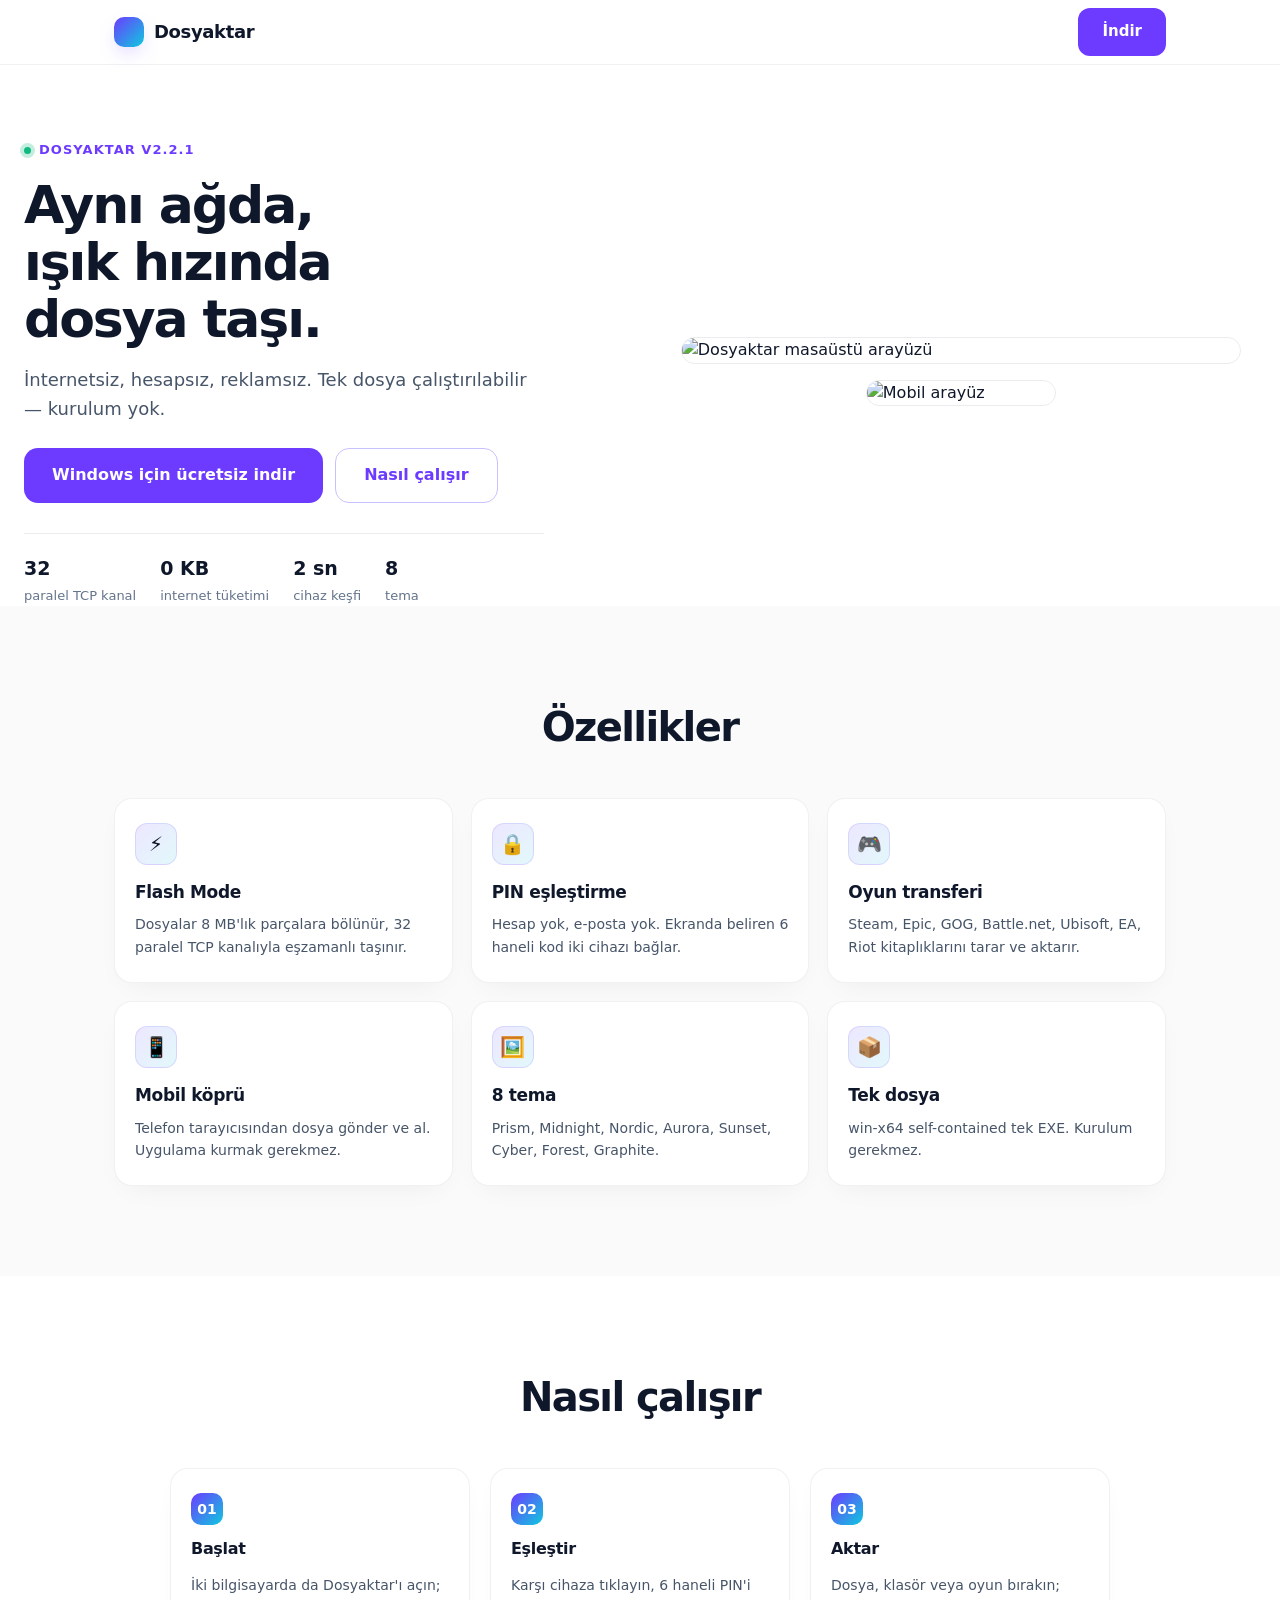
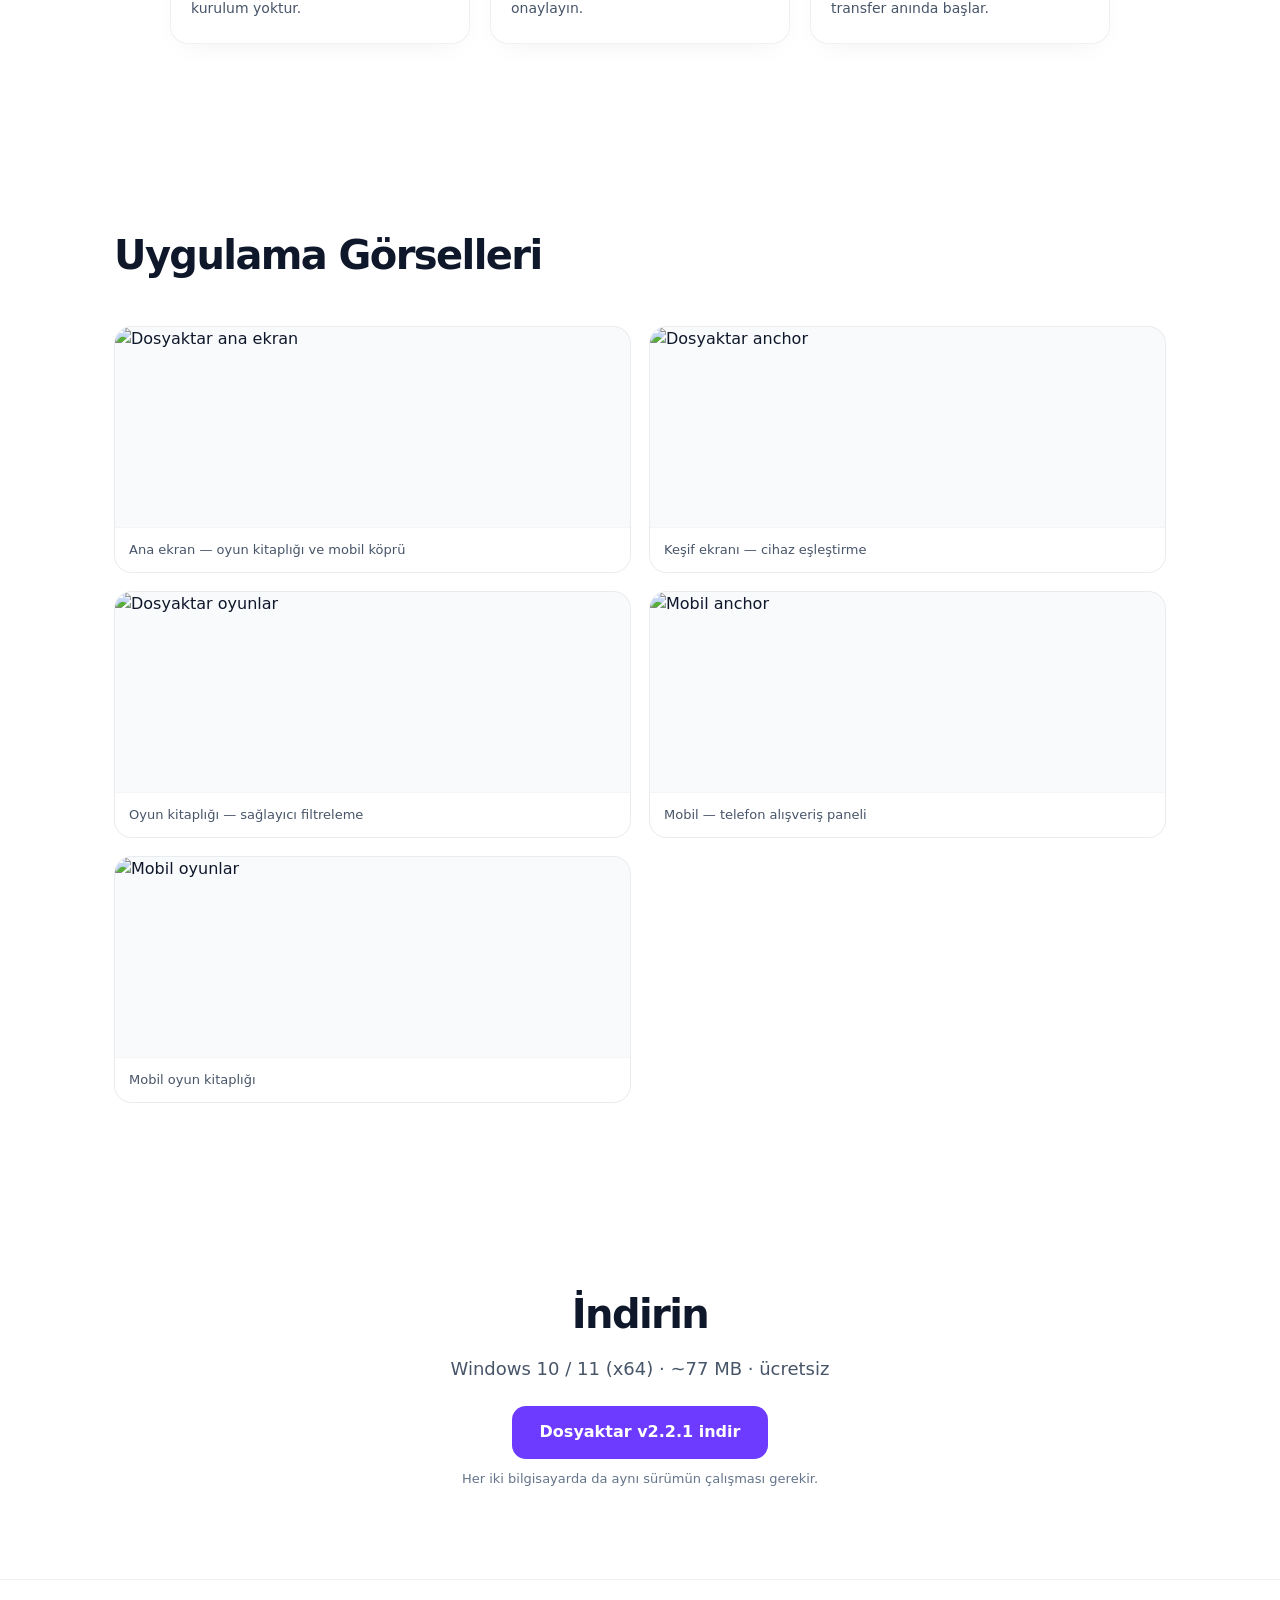
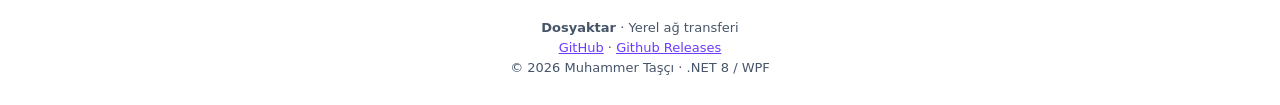
==== commit e66f738e: "Landing sayfa düzeltmesi: hero kısaltıldı, uygulama ekran görselleri eklendi" ====
--- a/docs/index.html
+++ b/docs/index.html
@@ -1,677 +1,356 @@
 <!DOCTYPE html>
-<html lang="tr">
+<html lang="tr" data-type="software" data-radius="soft" data-buttons="pill">
 <head>
 <meta charset="utf-8" />
-<meta name="viewport" content="width=device-width, initial-scale=1, viewport-fit=cover" />
-<title>Dosyaktar v2.1 — Oyun taşıma, telefon köprüsü, 32 kanal</title>
-<meta name="description" content="Dosyaktar v2.1: aynı ağdaki PC'ler ve telefonlar arası 32 paralel TCP kanalı. Steam, Epic, GOG, Battle.net, Ubisoft, EA, Riot oyunlarını manifestiyle taşı. Telefon köprüsü: QR + 6 haneli PIN, bulutsuz." />
-<meta name="theme-color" content="#f7f5ff" />
-<meta property="og:title" content="Dosyaktar v2.1 — Oyun taşıma, telefon köprüsü, 32 kanal" />
-<meta property="og:description" content="7 oyun sağlayıcısı, manifest yeniden yazma, PIN eşleşme, 32 paralel kanal. Sıfır internet kotası. Windows için ücretsiz." />
-<meta property="og:type" content="website" />
-<link rel="icon" href="data:image/svg+xml,%3Csvg xmlns='http://www.w3.org/2000/svg' viewBox='0 0 64 64'%3E%3Cdefs%3E%3ClinearGradient id='g' x1='0' y1='0' x2='1' y2='1'%3E%3Cstop offset='0' stop-color='%237C5CFF'/%3E%3Cstop offset='1' stop-color='%2310D4E8'/%3E%3C/linearGradient%3E%3C/defs%3E%3Crect width='64' height='64' rx='16' fill='url(%23g)'/%3E%3Cpath d='M32 14l14 8v20l-14 8-14-8V22z' fill='none' stroke='white' stroke-width='3.5' stroke-linejoin='round'/%3E%3Cpath d='M32 30l14-8M32 30v20M32 30l-14-8' stroke='white' stroke-width='2.4' opacity='.75'/%3E%3C/svg%3E" />
-<link rel="stylesheet" href="css/base.css" />
-<link rel="stylesheet" href="css/hero.css" />
-<link rel="stylesheet" href="css/sections.css" />
-<link rel="stylesheet" href="css/oyunlar.css" />
+<meta name="viewport" content="width=device-width, initial-scale=1" />
+<meta name="description" content="Dosyaktar v2.2.1 — aynı ağda dosya, klasör ve oyun transferi. İnternetsiz, hesapsız, reklamsız." />
+<meta property="og:title" content="Dosyaktar — Yerel ağ transferi" />
+<meta name="theme-color" content="#ffffff" />
+<title>Dosyaktar — Yerel ağda dosya, klasör ve oyun transferi</title>
+<link rel="stylesheet" href="css/index.css" />
 </head>
 <body>
-
-<!-- ════════ ambient light field ════════ -->
-<div class="mesh" aria-hidden="true">
-  <div class="mesh-blob blob-a"></div>
-  <div class="mesh-blob blob-b"></div>
-  <div class="mesh-blob blob-c"></div>
-  <div class="mesh-blob blob-d"></div>
-  <div class="mesh-grid"></div>
-  <div class="mesh-grain"></div>
-</div>
-<div class="cursor-glow" aria-hidden="true"></div>
-
-<!-- ════════ nav ════════ -->
-<header class="nav" id="nav">
-  <a class="brand" href="#top" aria-label="Dosyaktar ana sayfa">
-    <span class="brand-mark" aria-hidden="true">
-      <span class="brand-face f1"></span><span class="brand-face f2"></span><span class="brand-face f3"></span>
-    </span>
-    <span class="brand-text">Dosyaktar</span>
-    <span class="brand-badge">v2.1</span>
-  </a>
-
-  <nav class="nav-links" aria-label="Bölümler">
-    <a href="#ozellikler">Özellikler</a>
-    <a href="#oyunlar">Oyunlar</a>
-    <a href="#nasil">Nasıl çalışır</a>
-    <a href="#mobil">Mobil</a>
-    <a href="#temalar">Temalar</a>
-    <a href="#sss">SSS</a>
-  </nav>
-
-  <div class="nav-actions">
-    <a class="btn btn-ghost btn-sm" href="#mobil">Telefonu bağla</a>
-    <a class="btn btn-primary btn-sm" href="#indir" data-magnetic>
-      <svg viewBox="0 0 24 24" class="ico" aria-hidden="true"><path d="M12 3v12m0 0 4.5-4.5M12 15l-4.5-4.5M4 17v2a2 2 0 0 0 2 2h12a2 2 0 0 0 2-2v-2" fill="none" stroke="currentColor" stroke-width="1.9" stroke-linecap="round" stroke-linejoin="round"/></svg>
-      İndir
-    </a>
-  </div>
-
-  <button class="nav-burger" id="burger" aria-label="Menüyü aç" aria-expanded="false" aria-controls="mobileMenu">
-    <span></span><span></span><span></span>
-  </button>
+<header class="site-header" id="header">
+<div class="wrap">
+<div class="brand"><span class="mark"></span><strong>Dosyaktar</strong></div>
+<nav class="nav-list"><a href="#ozellikler">Özellikler</a><a href="#nasıl">Nasıl çalışır</a><a href="#indir">İndir</a></nav>
+<a class="btn btn-primary" href="#indir">İndir</a>
+<button class="menu-toggle" id="menuToggle" aria-expanded="false" aria-label="Menüyü aç"></button>
+</div>
 </header>
 
-<div class="mobile-menu" id="mobileMenu" hidden>
-  <a href="#ozellikler">Özellikler</a>
-  <a href="#oyunlar">Oyunlar</a>
-  <a href="#nasil">Nasıl çalışır</a>
-  <a href="#mobil">Mobil</a>
-  <a href="#temalar">Temalar</a>
-  <a href="#sss">SSS</a>
-  <a class="btn btn-primary" href="#indir">Windows için indir</a>
-</div>
-
-<main id="top">
-
-<!-- ════════════════════════════════════════════════════════════
-     HERO
-     ════════════════════════════════════════════════════════════ -->
 <section class="hero">
-  <div class="hero-copy">
-    <p class="eyebrow reveal"><span class="pulse-dot"></span> v2.1 — oyun taşıma, telefon köprüsü, 32 kanal</p>
-    <h1 class="reveal">
-      Aynı ağda,<br />
-      <span class="grad">ışık hızında</span><br />
-      dosya taşı.
-    </h1>
-    <p class="lede reveal">
-      Dosyaktar, aynı Wi-Fi ya da Ethernet ağındaki PC'ler ve telefonlar arasında
-      <strong>32 paralel TCP kanalıyla</strong> GB'larca veriyi — oyunlar dahil — saniyeler içinde taşır.
-      Bulut yok, kota yok, hesap yok.
-    </p>
-
-    <div class="hero-actions reveal">
-      <a class="btn btn-primary btn-lg" href="#indir" data-magnetic>
-        <svg viewBox="0 0 24 24" class="ico" aria-hidden="true"><path d="M4 17v2a2 2 0 0 0 2 2h12a2 2 0 0 0 2-2v-2M12 3v12m0 0 4.5-4.5M12 15l-4.5-4.5" fill="none" stroke="currentColor" stroke-width="1.9" stroke-linecap="round" stroke-linejoin="round"/></svg>
-        Windows için ücretsiz indir
-      </a>
-      <a class="btn btn-glass btn-lg" href="#mobil">
-        Telefonu bağla
-        <svg viewBox="0 0 24 24" class="ico" aria-hidden="true"><path d="M5 12h13m0 0-4.5-4.5M18 12l-4.5 4.5" fill="none" stroke="currentColor" stroke-width="1.9" stroke-linecap="round" stroke-linejoin="round"/></svg>
-      </a>
-    </div>
-
-    <ul class="hero-meta reveal">
-      <li><svg viewBox="0 0 24 24" class="ico" aria-hidden="true"><path d="m4.5 12.5 4.5 4.5 10-10" fill="none" stroke="currentColor" stroke-width="2.1" stroke-linecap="round" stroke-linejoin="round"/></svg> Kurulum gerektirmez</li>
-      <li><svg viewBox="0 0 24 24" class="ico" aria-hidden="true"><path d="m4.5 12.5 4.5 4.5 10-10" fill="none" stroke="currentColor" stroke-width="2.1" stroke-linecap="round" stroke-linejoin="round"/></svg> Reklam ve takip yok</li>
-      <li><svg viewBox="0 0 24 24" class="ico" aria-hidden="true"><path d="m4.5 12.5 4.5 4.5 10-10" fill="none" stroke="currentColor" stroke-width="2.1" stroke-linecap="round" stroke-linejoin="round"/></svg> Tek dosya, ~24 MB</li>
-    </ul>
-  </div>
-
-  <!-- 3D stage -->
-  <div class="hero-stage" id="stage">
-    <div class="stage-halo" aria-hidden="true"></div>
-    <div class="orbit orbit-a" aria-hidden="true"><span class="orbit-sat"></span></div>
-    <div class="orbit orbit-b" aria-hidden="true"><span class="orbit-sat"></span></div>
-    <div class="stage-grid" aria-hidden="true"></div>
-
-    <!-- app window mockup -->
-    <div class="app-mock" id="appMock" data-theme="prism" data-tilt data-depth="1">
-      <div class="mock-bar">
-        <span class="tl"><i></i><i></i><i></i></span>
-        <span class="mock-title">Dosyaktar</span>
-        <span class="mock-pill"><em></em> LAN bağlı</span>
-      </div>
-      <div class="mock-body">
-        <aside class="mock-rail">
-          <div class="mock-logo"></div>
-          <span class="rail-item active"></span>
-          <span class="rail-item"></span>
-          <span class="rail-item"></span>
-          <span class="rail-item"></span>
-          <span class="rail-spacer"></span>
-          <span class="rail-avatar"></span>
-        </aside>
-        <div class="mock-main">
-          <div class="mock-head">
-            <div>
-              <b>Yakındaki cihazlar</b>
-              <span>2 cihaz · aynı ağdasınız</span>
-            </div>
-            <div class="mock-actions"><i></i><i></i></div>
-          </div>
-          <div class="mock-peers">
-            <div class="peer-card">
-              <span class="peer-orb">🖥</span>
-              <div class="peer-info"><b>STUDIO-PC</b><em>Ethernet · 1 Gbps</em></div>
-              <span class="peer-badge ok">Hazır</span>
-            </div>
-            <div class="peer-card">
-              <span class="peer-orb">📱</span>
-              <div class="peer-info"><b>Telefonum</b><em>Wi-Fi · Mobil köprü</em></div>
-              <span class="peer-badge">Eşleş</span>
-            </div>
-          </div>
-          <div class="mock-drop">
-            <span class="drop-ico">⤒</span>
-            <b>Dosyaları buraya bırak</b>
-            <i>Klasör, oyun veya 50 GB'lık tek dosya</i>
-          </div>
-        </div>
-        <aside class="mock-queue">
-          <div class="queue-head">Aktarım kuyruğu <em>2</em></div>
-          <div class="queue-card">
-            <div class="q-top"><span class="q-ico">📦</span><div><b>Cyberpunk 2077</b><i>68,4 GB</i></div></div>
-            <div class="q-bar"><span style="--p:72%"></span></div>
-            <div class="q-foot"><b>1.18 GB/sn</b><span>%72</span></div>
-          </div>
-          <div class="queue-card dim">
-            <div class="q-top"><span class="q-ico">🎞</span><div><b>tatil-4k.mp4</b><i>3,2 GB</i></div></div>
-            <div class="q-bar"><span style="--p:34%"></span></div>
-            <div class="q-foot"><b>612 MB/sn</b><span>%34</span></div>
-          </div>
-          <div class="queue-net">
-            <span>Ağ durumu</span><b>10 GbE</b>
-            <div class="net-bar"><i></i></div>
-          </div>
-        </aside>
-      </div>
-    </div>
-
-    <!-- floating phone -->
-    <div class="phone-mock" data-tilt data-depth="1.9" aria-hidden="true">
-      <div class="phone-notch"></div>
-      <div class="phone-screen">
-        <div class="pm-head"><span class="pm-logo"></span><b>Dosyaktar</b><span class="pm-dot"></span></div>
-        <div class="pm-title">Telefondan gönder</div>
-        <div class="pm-card">
-          <span class="pm-file">🎬</span>
-          <div><b>sunum-final.pdf</b><i>18,4 MB</i></div>
-          <span class="pm-x">×</span>
-        </div>
-        <div class="pm-progress"><span style="--p:64%"></span></div>
-        <div class="pm-speed">9,8 MB/sn <em>64%</em></div>
-        <div class="pm-drop">Dosya seç veya buraya bırak</div>
-        <div class="pm-nav"><i class="on"></i><i></i><i></i></div>
-      </div>
-    </div>
-
-    <!-- floating chips -->
-    <div class="chip chip-a" data-float data-depth="2.6">
-      <span class="chip-ico speed">⚡</span>
-      <div><b>1.18 GB/sn</b><i>Flash Mode · 32 kanal</i></div>
-    </div>
-    <div class="chip chip-b" data-float data-depth="3.1">
-      <span class="chip-ico pin">🔒</span>
-      <div><b>PIN 428 913</b><i>6 hane · 60 saniye</i></div>
-    </div>
-    <div class="chip chip-c" data-float data-depth="2.2">
-      <span class="chip-ico zero">0</span>
-      <div><b>Sıfır kota</b><i>Yalnızca yerel ağ</i></div>
-    </div>
-  </div>
-
-  <!-- stats -->
-  <div class="hero-stats reveal">
-    <div class="stat"><b data-count="32">32</b><span>paralel TCP kanal</span></div>
-    <div class="stat"><b data-count="0" data-suffix=" KB">0 KB</b><span>internet tüketimi</span></div>
-    <div class="stat"><b data-count="2" data-suffix=" sn">2 sn</b><span>cihaz keşfi</span></div>
-    <div class="stat"><b>8</b><span>hazır tema</span></div>
-  </div>
-</section>
-
-<!-- ════════════════════════════════════════════════════════════
-     FEATURES
-     ════════════════════════════════════════════════════════════ -->
-<section class="section" id="ozellikler">
-  <header class="section-head">
-    <p class="eyebrow reveal">Neden Dosyaktar</p>
-    <h2 class="reveal">Yerel ağın <span class="grad">tüm hızı</span>,<br />tek bir sürükleme kadar kolay.</h2>
-    <p class="section-lede reveal">Bulut yüklemesi, USB kablosu, dosya boyutu derdi yok. Aynı ağdaki her cihaz tek tıkla yanınızda.</p>
-  </header>
-
-  <div class="feature-grid">
-    <article class="card card-feature shine reveal" data-tilt>
-      <span class="f-ico" style="--c1:#7c5cff;--c2:#b18bff">
-        <svg viewBox="0 0 24 24" aria-hidden="true"><path d="M13 2 4.5 13.5H11l-1 8.5 8.5-11.5H12l1-8.5Z" fill="none" stroke="currentColor" stroke-width="1.7" stroke-linejoin="round"/></svg>
-      </span>
-      <h3>Flash Mode</h3>
-      <p>Dosya 8 MB'lık parçalara bölünür ve 32 kanala kadar eşzamanlı TCP tünelinde akar. Tek bağlantının sınırı yok.</p>
-      <div class="f-tags"><span>32 kanal</span><span>Lock-free I/O</span></div>
-    </article>
-
-    <article class="card card-feature shine reveal" data-tilt>
-      <span class="f-ico" style="--c1:#0fc9de;--c2:#5eead4">
-        <svg viewBox="0 0 24 24" aria-hidden="true"><rect x="3.5" y="10" width="17" height="10.5" rx="3" fill="none" stroke="currentColor" stroke-width="1.7"/><path d="M8 10V7.5a4 4 0 0 1 8 0V10M12 14v3" fill="none" stroke="currentColor" stroke-width="1.7" stroke-linecap="round"/></svg>
-      </span>
-      <h3>PIN ile eşleşme</h3>
-      <p>Hesap açmadan, e-posta vermeden. Ekranda beliren 6 haneli kod iki cihazı 60 saniyeliğine birbirine bağlar.</p>
-      <div class="f-tags"><span>6 hane</span><span>Hesapsız</span></div>
-    </article>
-
-    <article class="card card-feature shine reveal" data-tilt>
-      <span class="f-ico" style="--c1:#ff5fa2;--c2:#ff9ec4">
-        <svg viewBox="0 0 24 24" aria-hidden="true"><path d="M7 8h10a3 3 0 0 1 3 3v6a3 3 0 0 1-3 3H7a3 3 0 0 1-3-3v-6a3 3 0 0 1 3-3Z" fill="none" stroke="currentColor" stroke-width="1.7"/><path d="M8 8V6a4 4 0 0 1 8 0v2M9 14h.01M15 14h.01M9 17.5h6" fill="none" stroke="currentColor" stroke-width="1.7" stroke-linecap="round"/></svg>
-      </span>
-      <h3>Oyun taşıma</h3>
-      <p>Steam ve Epic kütüphanen taranır; 68 GB'lık bir oyun manifestiyle birlikte, klasör yapısı bozulmadan karşıya geçer.</p>
-      <div class="f-tags"><span>Steam</span><span>Epic</span><span>Manifest</span></div>
-    </article>
-
-    <article class="card card-feature shine reveal" data-tilt>
-      <span class="f-ico" style="--c1:#ffb020;--c2:#ffd580">
-        <svg viewBox="0 0 24 24" aria-hidden="true"><rect x="7" y="2.5" width="10" height="19" rx="2.6" fill="none" stroke="currentColor" stroke-width="1.7"/><path d="M10.5 5.5h3" stroke="currentColor" stroke-width="1.7" stroke-linecap="round"/><path d="M9 18.5h6" stroke="currentColor" stroke-width="1.7" stroke-linecap="round" opacity=".5"/></svg>
-      </span>
-      <h3>Telefon köprüsü</h3>
-      <p>QR'ı okut, telefonun tarayıcısından dosya gönder ve al. Uygulama kurmak, mağaza hesabı açmak gerekmez.</p>
-      <div class="f-tags"><span>iOS + Android</span><span>Kurulum yok</span></div>
-    </article>
-
-    <article class="card card-feature shine reveal" data-tilt>
-      <span class="f-ico" style="--c1:#12d6a3;--c2:#7bf7d4">
-        <svg viewBox="0 0 24 24" aria-hidden="true"><path d="M3.5 7.5a2 2 0 0 1 2-2h3.2l2 2.4h7.8a2 2 0 0 1 2 2v8.6a2 2 0 0 1-2 2H5.5a2 2 0 0 1-2-2V7.5Z" fill="none" stroke="currentColor" stroke-width="1.7" stroke-linejoin="round"/><path d="M8 14.5h8" stroke="currentColor" stroke-width="1.7" stroke-linecap="round"/></svg>
-      </span>
-      <h3>Klasör de, dosya da</h3>
-      <p>Tek dosya, binlerce küçük dosya veya iç içe klasörler. Göreli yollar korunur, yapı karşı tarafta aynen kurulur.</p>
-      <div class="f-tags"><span>Sürükle-bırak</span><span>Yol korunur</span></div>
-    </article>
-
-    <article class="card card-feature shine reveal" data-tilt>
-      <span class="f-ico" style="--c1:#6c3bff;--c2:#38bdf8">
-        <svg viewBox="0 0 24 24" aria-hidden="true"><circle cx="12" cy="12" r="8.5" fill="none" stroke="currentColor" stroke-width="1.7"/><path d="M12 3.5c2.5 2.3 3.8 5.2 3.8 8.5S14.5 18.2 12 20.5c-2.5-2.3-3.8-5.2-3.8-8.5S9.5 5.8 12 3.5Z" fill="none" stroke="currentColor" stroke-width="1.4"/><path d="M3.8 9.2h16.4M3.8 14.8h16.4" stroke="currentColor" stroke-width="1.4" opacity=".7"/></svg>
-      </span>
-      <h3>Sekiz tema, tek dil</h3>
-      <p>Parlak cam yüzeylerden gece moduna; her tema aynı 3D dilin farklı bir ışığı. Seçim anında, tüm pencerelerde.</p>
-      <div class="f-tags"><span>Canlı geçiş</span><span>Kalıcı</span></div>
-    </article>
-
-    <article class="card card-wide shine reveal" data-tilt>
-      <div class="wide-copy">
-        <span class="f-ico sm" style="--c1:#0fc9de;--c2:#7c5cff">
-          <svg viewBox="0 0 24 24" aria-hidden="true"><path d="M4 12a8 8 0 0 1 13.6-5.7M20 12a8 8 0 0 1-13.6 5.7" fill="none" stroke="currentColor" stroke-width="1.7" stroke-linecap="round"/><path d="M17.8 3.5v3.2h-3.2M6.2 20.5v-3.2h3.2" fill="none" stroke="currentColor" stroke-width="1.7" stroke-linecap="round" stroke-linejoin="round"/></svg>
-        </span>
-        <h3>Kendini güncel tutar</h3>
-        <p>GitHub sürümlerini kontrol eder, yeni sürümü arka planda indirir ve bir sonraki açılışta sessizce uygular. Sürüm notları tek tıkla.</p>
-      </div>
-      <div class="wide-visual" aria-hidden="true">
-        <div class="upd-line"><span class="upd-dot"></span><b>v2.1.0</b><i>hazır</i></div>
-        <div class="upd-bar"><span></span></div>
-        <div class="upd-foot">SHA-256 doğrulandı · 24 MB</div>
-      </div>
-    </article>
-
-    <article class="card card-wide shine reveal" data-tilt>
-      <div class="wide-copy">
-        <span class="f-ico sm" style="--c1:#12d6a3;--c2:#0fc9de">
-          <svg viewBox="0 0 24 24" aria-hidden="true"><path d="M12 3.5 4.5 6.8v5.4c0 4.2 3.1 7.3 7.5 8.3 4.4-1 7.5-4.1 7.5-8.3V6.8L12 3.5Z" fill="none" stroke="currentColor" stroke-width="1.7" stroke-linejoin="round"/><path d="m8.8 12 2.2 2.2 4.2-4.4" fill="none" stroke="currentColor" stroke-width="1.9" stroke-linecap="round" stroke-linejoin="round"/></svg>
-        </span>
-        <h3>Veri cihazdan çıkmaz</h3>
-        <p>Hiçbir dosya sunucuya gitmez, hiçbir telemetri toplanmaz. Trafik yalnızca kendi ağınızın içinde, TCP üzerinden akar.</p>
-      </div>
-      <div class="wide-visual" aria-hidden="true">
-        <div class="seal">
-          <div class="seal-ring"></div>
-          <div class="seal-core">0<span>sunucu</span></div>
-        </div>
-      </div>
-    </article>
-  </div>
-</section>
-
-<!-- ════════════════════════════════════════════════════════════
-     OYUNLAR — v2.1
-     ════════════════════════════════════════════════════════════ -->
-<section class="section" id="oyunlar">
-  <header class="section-head">
-    <p class="eyebrow reveal">Yeni v2.1</p>
-    <h2 class="reveal">Kütüphaneni <span class="grad">taşı, oyna.</span></h2>
-    <p class="section-lede reveal">Dosyaktar kurulu oyunları tarar, manifestleri yeniden yazar ve karşı PC'de hemen oynanabilir hale getirir. Klasör seçmeye gerek yok.</p>
-  </header>
-
-  <div class="providers-row reveal">
-    <span class="provider" style="--accent:#1b2838"><svg viewBox="0 0 24 24" aria-hidden="true"><path d="M12 2C6.48 2 2 6.48 2 12s4.48 10 10 10 10-4.48 10-10S17.52 2 12 2zm3.5 13.5c0 .83-.67 1.5-1.5 1.5h-4c-.83 0-1.5-.67-1.5-1.5v-4c0-.83.67-1.5 1.5-1.5h4c.83 0 1.5.67 1.5 1.5v4zm-6-5H7c-.55 0-1 .45-1 1v3c0 .55.45 1 1 1h2.5c.55 0 1-.45 1-1v-3c0-.55-.45-1-1-1zm7 5h-2.5c-.55 0-1-.45-1-1v-3c0-.55.45-1 1-1H15c.55 0 1 .45 1 1v3c0 .55-.45 1-1 1zm0-7H15c-.55 0-1-.45-1-1V6c0-.55.45-1 1-1h2.5c.55 0 1 .45 1 1v2.5c0 .55-.45 1-1 1z" fill="currentColor"/></svg>Steam</span>
-    <span class="provider" style="--accent:#0d0d0d"><svg viewBox="0 0 24 24" aria-hidden="true"><path d="M12 2C6.48 2 2 6.48 2 12s4.48 10 10 10 10-4.48 10-10S17.52 2 12 2zm5.5 9c0 1.38-1.12 2.5-2.5 2.5S9.5 14.38 9.5 13 10.62 10.5 12 10.5s2.5 1.12 2.5 2.5zm-5.5-4c-.83 0-1.5.67-1.5 1.5S11.17 12 12 12s1.5-.67 1.5-1.5S12.83 9 12 9z" fill="currentColor"/></svg>Epic Games</span>
-    <span class="provider" style="--accent:#2a1a4a"><svg viewBox="0 0 24 24" aria-hidden="true"><path d="M12 2C6.48 2 2 6.48 2 12s4.48 10 10 10 10-4.48 10-10S17.52 2 12 2zm0 18c-4.41 0-8-3.59-8-8s3.59-8 8-8 8 3.59 8 8-3.59 8-8 8zm-1-12.5h2v2h-2zm0 4h2v6h-2z" fill="currentColor"/></svg>GOG</span>
-    <span class="provider" style="--accent:#0074e4"><svg viewBox="0 0 24 24" aria-hidden="true"><path d="M12 2C6.48 2 2 6.48 2 12s4.48 10 10 10 10-4.48 10-10S17.52 2 12 2zm5.5 7.5h-3v3h-2v-3h-3v-2h3v-3h2v3h3v2z" fill="currentColor"/></svg>Battle.net</span>
-    <span class="provider" style="--accent:#0066cc"><svg viewBox="0 0 24 24" aria-hidden="true"><path d="M12 2C6.48 2 2 6.48 2 12s4.48 10 10 10 10-4.48 10-10S17.52 2 12 2zm0 18c-4.41 0-8-3.59-8-8s3.59-8 8-8 8 3.59 8 8-3.59 8-8 8zm-1-13h2v6h-2zm0 8h2v2h-2z" fill="currentColor"/></svg>Ubisoft Connect</span>
-    <span class="provider" style="--accent:#e61e2a"><svg viewBox="0 0 24 24" aria-hidden="true"><path d="M12 2C6.48 2 2 6.48 2 12s4.48 10 10 10 10-4.48 10-10S17.52 2 12 2zm5 11h-4v4h-2v-4H7v-2h4V7h2v4h4v2z" fill="currentColor"/></svg>EA App</span>
-    <span class="provider" style="--accent:#0e1b3a"><svg viewBox="0 0 24 24" aria-hidden="true"><path d="M12 2C6.48 2 2 6.48 2 12s4.48 10 10 10 10-4.48 10-10S17.52 2 12 2zm0 18c-4.41 0-8-3.59-8-8s3.59-8 8-8 8 3.59 8 8-3.59 8-8 8zm4.5-9.5c0 .83-.67 1.5-1.5 1.5h-3v3c0 .83-.67 1.5-1.5 1.5s-1.5-.67-1.5-1.5v-3h-3c-.83 0-1.5-.67-1.5-1.5s.67-1.5 1.5-1.5h3v-3c0-.83.67-1.5 1.5-1.5s1.5.67 1.5 1.5v3h3c.83 0 1.5.67 1.5 1.5z" fill="currentColor"/></svg>Riot Client</span>
-  </div>
-
-  <div class="steps-flow reveal">
-    <div class="flow-step">
-      <span class="flow-num">1</span>
-      <h3>Kitaplığı tara</h3>
-      <p>Kayıt defteri ve manifest dosyalarından 7 sağlayıcıyı otomatik bulur.</p>
-    </div>
-    <span class="flow-arrow" aria-hidden="true">→</span>
-    <div class="flow-step">
-      <span class="flow-num">2</span>
-      <h3>Oyunu seç</h3>
-      <p>Listeden bir veya birkaç oyun işaretle; boyut ve hedef klasör önizlenir.</p>
-    </div>
-    <span class="flow-arrow" aria-hidden="true">→</span>
-    <div class="flow-step">
-      <span class="flow-num">3</span>
-      <h3>Karşı PC'ye taşı</h3>
-      <p>32 kanal paralel aktarım; hedefte manifest yeniden yazılır, oyun açılır.</p>
-    </div>
-  </div>
-
-  <p class="detail-line reveal">Steam <code>.acf</code> ve Epic manifest dosyaları hedefte yeniden yazılır; oyun hedefte kaldığı yerden açılır.</p>
-
-  <div class="fact-chips reveal">
-    <span class="chip-fact">7 sağlayıcı</span>
-    <span class="chip-fact">Kayıt defteri + manifest taraması</span>
-    <span class="chip-fact">Tek tıkla taşıma</span>
-  </div>
-</section>
-
-<!-- ════════════════════════════════════════════════════════════
-     HOW IT WORKS
-     ════════════════════════════════════════════════════════════ -->
-<section class="section steps-section" id="nasil">
-  <header class="section-head center">
-    <p class="eyebrow reveal">Üç adım</p>
-    <h2 class="reveal">Kurulum yok. <span class="grad">Bekleme yok.</span></h2>
-    <p class="section-lede reveal">İki tarafta da uygulamayı açın; gerisini ağ hallediyor.</p>
-  </header>
-
-  <ol class="steps">
-    <li class="step reveal">
-      <span class="step-num">01</span>
-      <div class="step-orb"><span>📡</span></div>
-      <h3>Keşfet</h3>
-      <p>UDP yayını her 2 saniyede aynı alt ağdaki cihazları bulur. Kartlar kendiliğinden belirir.</p>
-      <span class="step-tag">2 saniye</span>
-    </li>
-    <li class="step reveal" style="--d:.08s">
-      <span class="step-num">02</span>
-      <div class="step-orb"><span>🔗</span></div>
-      <h3>Eşleştir</h3>
-      <p>Karta dokunun. Karşı ekranda beliren 6 haneli PIN'i onaylayın; oturum açılır ve dinleme başlar.</p>
-      <span class="step-tag">tek dokunuş</span>
-    </li>
-    <li class="step reveal" style="--d:.16s">
-      <span class="step-num">03</span>
-      <div class="step-orb"><span>⚡</span></div>
-      <h3>Bırak</h3>
-      <p>Dosyayı ya da klasörü bırakın. Paralel kanallar devralır; hız, yüzde ve kalan süre canlı akar.</p>
-      <span class="step-tag">32 kanal</span>
-    </li>
-  </ol>
-
-  <div class="steps-demo reveal" aria-hidden="true">
-    <div class="demo-head">
-      <span class="demo-title">Flash Mode — canlı kanal görünümü</span>
-      <span class="demo-speed"><b id="demoSpeed">1.18</b> GB/sn</span>
-    </div>
-    <div class="channels" id="channels"></div>
-    <div class="demo-foot">
-      <span><i class="dot ok"></i> 32 kanal açık</span>
-      <span><i class="dot"></i> 8 MB parça</span>
-      <span><i class="dot"></i> 0 yeniden gönderim</span>
-    </div>
-  </div>
-</section>
-
-<!-- ════════════════════════════════════════════════════════════
-     MOBILE
-     ════════════════════════════════════════════════════════════ -->
-<section class="section mobile-section" id="mobil">
-  <div class="mobile-copy">
-    <p class="eyebrow reveal">Mobil köprü</p>
-    <h2 class="reveal">Telefon da <span class="grad">aynı masada.</span></h2>
-    <p class="section-lede reveal">
-      Dosyaktar'ın içinde küçük bir web sunucusu var. Bilgisayarda QR'ı açın,
-      telefonun kamerasına tutun; tarayıcıda açılan panelden dosya gönderin, alın.
-      Uygulama kurmak, hesap açmak, kablo aramak yok. Hiçbir dosya buluta gitmez.
-    </p>
-
-    <ul class="mobile-list reveal">
-      <li><span class="ml-ico">📷</span><div><b>QR veya adresle eşleşme</b><i>Telefon ve PC aynı ağda; 6 haneli PIN girilir.</i></div></li>
-      <li><span class="ml-ico">⬆️</span><div><b>Telefondan PC'ye gönderim</b><i>Kamera, galeri, dosyalar — hepsi tek panelde.</i></div></li>
-      <li><span class="ml-ico">⬇️</span><div><b>PC'den telefona indirme</b><i>Paylaşıma eklediğin dosyalar listelenir, tek dokunuşla iner.</i></div></li>
-      <li><span class="ml-ico">🔐</span><div><b>Tek kullanımlık PIN</b><i>Her başarılı girişten sonra PIN yenilenir; oturum cihaza bağlanır.</i></div></li>
-      <li><span class="ml-ico">📲</span><div><b>Ana ekrana kısayol</b><i>Telefon arayüzü kısayol olarak eklenebilir; uygulama kurmak gerekmez.</i></div></li>
-    </ul>
-
-    <div class="mobile-cta reveal">
-      <a class="btn btn-primary" href="#indir">Masaüstünü kur</a>
-      <span class="hint">sonra: Mobil sekmesi → QR</span>
-    </div>
-  </div>
-
-  <div class="mobile-stage reveal">
-    <div class="m-glow" aria-hidden="true"></div>
-    <div class="phone phone-lg" data-tilt data-depth="1.2">
-      <div class="phone-notch"></div>
-      <div class="phone-screen">
-        <div class="pm-head"><span class="pm-logo"></span><b>Dosyaktar</b><span class="pm-dot"></span></div>
-        <div class="pm-title">Merhaba, <b>Telefonum</b></div>
-        <div class="pm-sub">STUDIO-PC ile bağlı · 192.168.1.24</div>
-
-        <div class="pm-tabs"><span class="on">Gönder</span><span>Al</span><span>Durum</span></div>
-
-        <div class="pm-weave">
-          <div class="pm-weave-orb"></div>
-          <div class="pm-weave-label"><b>Dosya seç</b><i>veya kamerayı aç</i></div>
-        </div>
-
-        <div class="pm-row">
-          <div class="pm-card"><span class="pm-file">📄</span><div><b>sunum-final.pdf</b><i>18,4 MB</i></div></div>
-          <div class="pm-card"><span class="pm-file">🖼</span><div><b>IMG_2841.HEIC</b><i>4,1 MB</i></div></div>
-        </div>
-
-        <div class="pm-upload">
-          <div class="pm-upload-top"><span>2 dosya yükleniyor</span><b>%64</b></div>
-          <div class="pm-progress"><span style="--p:64%"></span></div>
-          <div class="pm-speed">9,8 MB/sn <em>≈ 6 sn</em></div>
-        </div>
-
-        <div class="pm-nav"><i class="on"></i><i></i><i></i></div>
-      </div>
-      <div class="phone-sheen" aria-hidden="true"></div>
-    </div>
-
-    <div class="qr-float" data-float>
-      <div class="qr-box" id="qrBox" aria-hidden="true"></div>
-      <div class="qr-copy"><b>Telefonla tara</b><i>dzt.local:5050</i></div>
-    </div>
-  </div>
-</section>
-
-<!-- ════════════════════════════════════════════════════════════
-     THEMES
-     ════════════════════════════════════════════════════════════ -->
-<section class="section themes-section" id="temalar">
-  <header class="section-head center">
-    <p class="eyebrow reveal">Ayarlar → Temalar</p>
-    <h2 class="reveal">Sekiz ışık, <span class="grad">tek karakter.</span></h2>
-    <p class="section-lede reveal">Bir temaya dokun; aşağıdaki pencere anında o ışığa geçsin. Uygulamada da aynı hızda değişir.</p>
-  </header>
-
-  <div class="theme-layout">
-    <div class="theme-picker reveal" role="tablist" aria-label="Tema seçimi" id="themePicker">
-      <button class="theme-card" data-set-theme="prism" role="tab" aria-selected="true">
-        <span class="th-preview p-prism"><i></i><i></i><i></i></span>
-        <span class="th-name">Prism</span><span class="th-desc">Parlak cam</span>
-      </button>
-      <button class="theme-card" data-set-theme="midnight" role="tab" aria-selected="false">
-        <span class="th-preview p-midnight"><i></i><i></i><i></i></span>
-        <span class="th-name">Midnight</span><span class="th-desc">Derin mavi</span>
-      </button>
-      <button class="theme-card" data-set-theme="nordic" role="tab" aria-selected="false">
-        <span class="th-preview p-nordic"><i></i><i></i><i></i></span>
-        <span class="th-name">Nordic</span><span class="th-desc">Buz mavisi</span>
-      </button>
-      <button class="theme-card" data-set-theme="aurora" role="tab" aria-selected="false">
-        <span class="th-preview p-aurora"><i></i><i></i><i></i></span>
-        <span class="th-name">Aurora</span><span class="th-desc">Kutup yeşili</span>
-      </button>
-      <button class="theme-card" data-set-theme="sunset" role="tab" aria-selected="false">
-        <span class="th-preview p-sunset"><i></i><i></i><i></i></span>
-        <span class="th-name">Sunset</span><span class="th-desc">Sıcak kum</span>
-      </button>
-      <button class="theme-card" data-set-theme="cyber" role="tab" aria-selected="false">
-        <span class="th-preview p-cyber"><i></i><i></i><i></i></span>
-        <span class="th-name">Cyber</span><span class="th-desc">Neon gece</span>
-      </button>
-      <button class="theme-card" data-set-theme="forest" role="tab" aria-selected="false">
-        <span class="th-preview p-forest"><i></i><i></i><i></i></span>
-        <span class="th-name">Forest</span><span class="th-desc">Orman</span>
-      </button>
-      <button class="theme-card" data-set-theme="graphite" role="tab" aria-selected="false">
-        <span class="th-preview p-graphite"><i></i><i></i><i></i></span>
-        <span class="th-name">Graphite</span><span class="th-desc">Saf gri</span>
-      </button>
-    </div>
-
-    <div class="theme-stage reveal">
-      <div class="app-mock sm" id="themeMock" data-theme="prism" data-tilt data-depth="0.7">
-        <div class="mock-bar">
-          <span class="tl"><i></i><i></i><i></i></span>
-          <span class="mock-title">Dosyaktar — Keşif</span>
-          <span class="mock-pill"><em></em> LAN</span>
-        </div>
-        <div class="mock-body">
-          <aside class="mock-rail">
-            <div class="mock-logo"></div>
-            <span class="rail-item active"></span><span class="rail-item"></span><span class="rail-item"></span>
-            <span class="rail-spacer"></span><span class="rail-avatar"></span>
-          </aside>
-          <div class="mock-main">
-            <div class="mock-head"><div><b>Yakındaki cihazlar</b><span>aynı alt ağdasınız</span></div><div class="mock-actions"><i></i><i></i></div></div>
-            <div class="mock-peers">
-              <div class="peer-card"><span class="peer-orb">🖥</span><div class="peer-info"><b>STUDIO-PC</b><em>Ethernet</em></div><span class="peer-badge ok">Hazır</span></div>
-              <div class="peer-card"><span class="peer-orb">📱</span><div class="peer-info"><b>Telefonum</b><em>Wi-Fi</em></div><span class="peer-badge">Eşleş</span></div>
-            </div>
-            <div class="mock-drop"><span class="drop-ico">⤒</span><b>Dosyaları bırak</b><i>klasör · oyun · 50 GB</i></div>
-          </div>
-          <aside class="mock-queue">
-            <div class="queue-head">Kuyruk <em>1</em></div>
-            <div class="queue-card"><div class="q-top"><span class="q-ico">📦</span><div><b>yedek.zip</b><i>12,4 GB</i></div></div><div class="q-bar"><span style="--p:58%"></span></div><div class="q-foot"><b>945 MB/sn</b><span>%58</span></div></div>
-            <div class="queue-net"><span>Ağ</span><b>10 GbE</b><div class="net-bar"><i></i></div></div>
-          </aside>
-        </div>
-      </div>
-      <p class="theme-note">Tema seçimi <code>settings.json</code> içine yazılır; açılışta hatırlanır.</p>
-    </div>
-  </div>
-</section>
-
-<!-- ════════════════════════════════════════════════════════════
-     COMPARE
-     ════════════════════════════════════════════════════════════ -->
-<section class="section compare-section" id="kiyas">
-  <header class="section-head">
-    <p class="eyebrow reveal">Karşılaştırma</p>
-    <h2 class="reveal">Aynı işi yapanlar, <span class="grad">aynı hissettirmiyor.</span></h2>
-  </header>
-
-  <div class="table-wrap reveal">
-    <table class="compare">
-      <thead>
-        <tr>
-          <th scope="col">Özellik</th>
-          <th scope="col" class="me">Dosyaktar</th>
-          <th scope="col">Bulut depolama</th>
-          <th scope="col">USB bellek</th>
-          <th scope="col">Klasik paylaşım</th>
-        </tr>
-      </thead>
-      <tbody>
-        <tr><th scope="row">İnternet gerekir</th><td class="me"><span class="yes">Hayır</span></td><td>Evet</td><td>Hayır</td><td>Kısmen</td></tr>
-        <tr><th scope="row">Kota / abonelik</th><td class="me"><span class="yes">Yok</span></td><td>Var</td><td>Yok</td><td>Var</td></tr>
-        <tr><th scope="row">Dosya boyutu sınırı</th><td class="me"><span class="yes">Pratikte yok</span></td><td>2–15 GB</td><td>Medya boyutu</td><td>2–4 GB</td></tr>
-        <tr><th scope="row">Telefon desteği</th><td class="me"><span class="yes">Tarayıcıdan</span></td><td>Uygulama</td><td>Adaptör</td><td>Uygulama</td></tr>
-        <tr><th scope="row">Tipik hız</th><td class="me"><span class="yes">LAN sınırı</span></td><td>Upload hızı</td><td>~150 MB/sn</td><td>~20 MB/sn</td></tr>
-        <tr><th scope="row">Hesap / e-posta</th><td class="me"><span class="yes">Yok</span></td><td>Zorunlu</td><td>Yok</td><td>Zorunlu</td></tr>
-        <tr><th scope="row">Ücret</th><td class="me"><span class="yes">Ücretsiz</span></td><td>Aylık</td><td>Donanım</td><td>Reklamlı</td></tr>
-      </tbody>
-    </table>
-  </div>
-</section>
-
-<!-- ════════════════════════════════════════════════════════════
-     FAQ
-     ════════════════════════════════════════════════════════════ -->
-<section class="section faq-section" id="sss">
-  <header class="section-head center">
-    <p class="eyebrow reveal">Sık sorulanlar</p>
-    <h2 class="reveal">Takıldığın yer varsa.</h2>
-  </header>
-
-  <div class="faq reveal">
-    <details open>
-      <summary>İki cihaz birbirini görmüyor, ne yapmalıyım?</summary>
-      <p>Önce iki cihazın da aynı ağda olduğundan emin olun. Windows'ta ağ profili "Özel" olmalı. Eşleşme isteği gönderilemezse Dosyaktar güvenlik duvarına kendisi için izin kuralı eklemeyi önerir (yönetici izni gerekir). Kurumsal ağlarda istemci izolasyonu (AP isolation) kapalı olmalı.</p>
-    </details>
-    <details>
-      <summary>Aktarım hızı neden Gigabit hızına ulaşmıyor?</summary>
-      <p>Darboğaz genellikle disk veya Wi-Fi'dir. Kablolu bağlantıda 1 Gbps ≈ 118 MB/sn tavandır. 10 GbE'de Flash Mode 32 kanalı birden kullanır. Wi-Fi'de 5 GHz bandını ve 80 MHz kanal genişliğini öneririz.</p>
-    </details>
-    <details>
-      <summary>Telefon tarafında uygulama kurmam gerekiyor mu?</summary>
-      <p>Hayır. Masaüstü uygulaması kendi içinde bir web sunucusu çalıştırır; telefonun tarayıcısından bağlanırsınız. Telefon arayüzü ana ekrana kısayol olarak eklenebilir; uygulama kurmak gerekmez.</p>
-    </details>
-    <details>
-      <summary>Dosyalarım bir sunucuya gidiyor mu?</summary>
-      <p>Hiçbir yere gitmiyor. Transfer trafiği yalnızca cihazlar arasında, TCP üzerinden akar. Uygulama telemetri toplamaz; güncelleme kontrolü dışında dış bağlantı kurmaz.</p>
-    </details>
-    <details>
-      <summary>Oyun klasörü taşırken bir şey bozulur mu?</summary>
-      <p>Dosya yapısı ve göreli yollar aynen korunur. Steam <code>.acf</code> ve Epic manifest dosyaları hedefte yeniden yazılır; oyun hedef kütüphanede görünür ve açılır.</p>
-    </details>
-    <details>
-      <summary>Hangi Windows sürümleri destekleniyor?</summary>
-      <p>Windows 10 ve 11 (x64). Uygulama .NET 8 ile derlenmiş tek bir EXE olarak gelir; ayrıca runtime kurmanız gerekmez. Oyun manifestlerini Program Files altında güncelleyebilmek için yönetici izniyle açılır.</p>
-    </details>
-  </div>
-</section>
-
-<!-- ════════════════════════════════════════════════════════════
-     CTA
-     ════════════════════════════════════════════════════════════ -->
-<section class="cta-section" id="indir">
-  <div class="cta-card reveal" data-tilt data-depth=".5">
-    <div class="cta-light" aria-hidden="true"></div>
-    <div class="cta-prism" aria-hidden="true">
-      <span class="cp-f f1"></span><span class="cp-f f2"></span><span class="cp-f f3"></span>
-    </div>
-    <p class="eyebrow">Hazırsan</p>
-    <h2>Bugün <span class="grad">kablo aramayı</span> bırak.</h2>
-    <p class="cta-lede">Tek EXE. Kurulum yok. İlk transfer 30 saniye içinde.</p>
-    <div class="cta-actions">
-      <a class="btn btn-primary btn-lg" href="https://github.com/muhammertasci11/Dosyaktar/releases/latest" data-magnetic>
-        <svg viewBox="0 0 24 24" class="ico" aria-hidden="true"><path d="M4 17v2a2 2 0 0 0 2 2h12a2 2 0 0 0 2-2v-2M12 3v12m0 0 4.5-4.5M12 15l-4.5-4.5" fill="none" stroke="currentColor" stroke-width="1.9" stroke-linecap="round" stroke-linejoin="round"/></svg>
-        En son sürümü indir
-      </a>
-      <a class="btn btn-glass btn-lg" href="https://github.com/muhammertasci11/Dosyaktar">GitHub'da incele</a>
-    </div>
-    <div class="cta-meta">
-      <span>Windows 10 / 11 · x64</span><span>~24 MB</span><span>Ücretsiz</span><span>Açık kaynak</span>
-    </div>
-  </div>
-</section>
-
-</main>
-
-<footer class="footer">
-  <div class="foot-brand">
-    <span class="brand-mark sm" aria-hidden="true"><span class="brand-face f1"></span><span class="brand-face f2"></span><span class="brand-face f3"></span></span>
-    <div><b>Dosyaktar</b><i>Yerel ağda ışık hızında transfer.</i></div>
-  </div>
-  <nav class="foot-links" aria-label="Alt bağlantılar">
-    <a href="#ozellikler">Özellikler</a>
-    <a href="#oyunlar">Oyunlar</a>
-    <a href="#mobil">Mobil</a>
-    <a href="#temalar">Temalar</a>
-    <a href="#sss">SSS</a>
-    <a href="https://github.com/muhammertasci11/Dosyaktar">GitHub</a>
-  </nav>
-  <p class="foot-note">© <span id="year">2026</span> Dosyaktar · Muhammer Taşçı · .NET 8 / WPF</p>
+<div class="hero-grid">
+<div class="hero-copy">
+<p class="kicker">Dosyaktar v2.2.1</p>
+<h1>Aynı ağda,<br/>ışık hızında<br/>dosya taşı.</h1>
+<p class="lede">İnternetsiz, hesapsız, reklamsız. Tek dosya çalıştırılabilir — kurulum yok.</p>
+<div class="hero-actions">
+<a class="btn btn-primary btn-large" href="#indir">Windows için ücretsiz indir</a>
+<a class="btn btn-outline btn-large" href="#nasıl">Nasıl çalışır</a>
+</div>
+<ul class="stats">
+<li><strong>32</strong> <span>paralel TCP kanal</span></li>
+<li><strong>0 KB</strong> <span>internet tüketimi</span></li>
+<li><strong>2 sn</strong> <span>cihaz keşfi</span></li>
+<li><strong>8</strong> <span>tema</span></li>
+</ul>
+</div>
+<div class="hero-visual">
+<img src="../landing-full-desktop.png" alt="Dosyaktar masaüstü arayüzü" class="hero-img" />
+<div class="phone">
+<img src="../landing-anchor-mobile.png" alt="Mobil arayüz" />
+</div>
+</div>
+</div>
+</section>
+
+<section class="features" id="ozellikler">
+<div class="wrap">
+<h2 class="section-title">Özellikler</h2>
+<div class="grid grid-3">
+<article class="card">
+<div class="icon">⚡</div>
+<h3>Flash Mode</h3>
+<p>Dosyalar 8 MB'lık parçalara bölünür, 32 paralel TCP kanalıyla eşzamanlı taşınır.</p>
+</article>
+<article class="card">
+<div class="icon">🔒</div>
+<h3>PIN eşleştirme</h3>
+<p>Hesap yok, e-posta yok. Ekranda beliren 6 haneli kod iki cihazı bağlar.</p>
+</article>
+<article class="card">
+<div class="icon">🎮</div>
+<h3>Oyun transferi</h3>
+<p>Steam, Epic, GOG, Battle.net, Ubisoft, EA, Riot kitaplıklarını tarar ve aktarır.</p>
+</article>
+<article class="card">
+<div class="icon">📱</div>
+<h3>Mobil köprü</h3>
+<p>Telefon tarayıcısından dosya gönder ve al. Uygulama kurmak gerekmez.</p>
+</article>
+<article class="card">
+<div class="icon">🖼️</div>
+<h3>8 tema</h3>
+<p>Prism, Midnight, Nordic, Aurora, Sunset, Cyber, Forest, Graphite.</p>
+</article>
+<article class="card">
+<div class="icon">📦</div>
+<h3>Tek dosya</h3>
+<p>win-x64 self-contained tek EXE. Kurulum gerekmez.</p>
+</article>
+</div>
+</div>
+</section>
+
+<section class="howitworks" id="nasıl">
+<div class="wrap">
+<h2 class="section-title">Nasıl çalışır</h2>
+<ol class="steps">
+<li>
+<span class="num">01</span>
+<h3>Başlat</h3>
+<p>İki bilgisayarda da Dosyaktar'ı açın; kurulum yoktur.</p>
+</li>
+<li>
+<span class="num">02</span>
+<h3>Eşleştir</h3>
+<p>Karşı cihaza tıklayın, 6 haneli PIN'i onaylayın.</p>
+</li>
+<li>
+<span class="num">03</span>
+<h3>Aktar</h3>
+<p>Dosya, klasör veya oyun bırakın; transfer anında başlar.</p>
+</li>
+</ol>
+</div>
+</section>
+
+<section class="screenshots" style="padding: clamp(70px,10vh,110px) 24px; background:#ffffff;">
+<div class="wrap">
+<h2 class="section-title" style="text-align:left;">Uygulama Görselleri</h2>
+<div class="shot-grid">
+<figure class="shot">
+<img src="../landing-full-desktop.png" alt="Dosyaktar ana ekran" />
+<figcaption>Ana ekran — oyun kitaplığı ve mobil köprü</figcaption>
+</figure>
+<figure class="shot">
+<img src="../landing-anchor-desktop.png" alt="Dosyaktar anchor" />
+<figcaption>Keşif ekranı — cihaz eşleştirme</figcaption>
+</figure>
+<figure class="shot">
+<img src="../landing-oyunlar-desktop.png" alt="Dosyaktar oyunlar" />
+<figcaption>Oyun kitaplığı — sağlayıcı filtreleme</figcaption>
+</figure>
+<figure class="shot">
+<img src="../landing-anchor-mobile.png" alt="Mobil anchor" />
+<figcaption>Mobil — telefon alışveriş paneli</figcaption>
+</figure>
+<figure class="shot">
+<img src="../landing-oyunlar-mobile.png" alt="Mobil oyunlar" />
+<figcaption>Mobil oyun kitaplığı</figcaption>
+</figure>
+</div>
+</div>
+</section>
+
+<section class="download" id="indir">
+<div class="wrap">
+<h2 class="section-title">İndirin</h2>
+<p class="lede">Windows 10 / 11 (x64) · ~77 MB · ücretsiz</p>
+<a class="btn btn-primary btn-large" href="https://github.com/muhammertasci11/Dosyaktar/releases/download/v2.2.1/Dosyaktar.exe">
+Dosyaktar v2.2.1 indir
+</a>
+<p class="note">Her iki bilgisayarda da aynı sürümün çalışması gerekir.</p>
+</div>
+</section>
+
+<footer class="site-footer">
+<div class="wrap">
+<strong>Dosyaktar</strong> · Yerel ağ transferi<br/>
+<a href="https://github.com/muhammertasci11/Dosyaktar">GitHub</a> · <a href="#indir">Github Releases</a><br/>
+© 2026 Muhammer Taşçı · .NET 8 / WPF
+</div>
 </footer>
 
-<script src="js/app.js"></script>
+<style>
+* { box-sizing: border-box; margin: 0; padding: 0; }
+html { scroll-behavior: smooth; }
+body {
+  font-family: system-ui, -apple-system, BlinkMacSystemFont, "Segoe UI", Roboto, "Helvetica Neue", Arial, sans-serif;
+  color: #0f172a; background: #ffffff; line-height: 1.55; font-size: 16px;
+  -webkit-font-smoothing: antialiased;
+}
+img { max-width: 100%; display: block; }
+a { color: inherit; text-decoration: none; }
+.wrap { max-width: 1100px; margin: 0 auto; padding: 0 24px; }
+
+/* Header */
+.site-header {
+  position: sticky; top: 0; z-index: 50;
+  background: rgba(255,255,255,0.9);
+  backdrop-filter: blur(12px);
+  border-bottom: 1px solid rgba(15,23,42,0.06);
+}
+.site-header .wrap { display: flex; align-items: center; justify-content: space-between; gap: 16px; height: 64px; }
+.brand { display: flex; align-items: center; gap: 10px; font-weight: 700; font-size: 18px; letter-spacing: -0.02em; }
+.mark {
+  width: 30px; height: 30px; border-radius: 10px;
+  background: linear-gradient(135deg, #6c3bff, #0fc9de);
+  box-shadow: 0 8px 20px -8px rgba(108,59,255,0.5);
+}
+.nav-list { display: none; gap: 24px; align-items: center; }
+.nav-list a { font-size: 14px; font-weight: 500; color: #334155; }
+.nav-list a:hover { color: #6c3bff; }
+.btn {
+  display: inline-flex; align-items: center; justify-content: center;
+  border-radius: 12px; font-weight: 600; cursor: pointer;
+  transition: transform 0.2s ease, box-shadow 0.2s ease, background 0.2s ease;
+}
+.btn:active { transform: scale(0.985); }
+.btn-primary {
+  background: #6c3bff; color: #ffffff;
+  border: none; padding: 12px 24px; font-size: 15px;
+}
+.btn-primary:hover { box-shadow: 0 12px 28px -10px rgba(108,59,255,0.55); }
+.btn-outline {
+  background: transparent; color: #6c3bff;
+  border: 1px solid #c7c2fe; padding: 11px 23px; font-size: 15px;
+}
+.btn-outline:hover { background: #f5f3ff; border-color: #6c3bff; }
+.btn-large { padding: 14px 28px; font-size: 16px; border-radius: 14px; }
+.menu-toggle {
+  display: none; width: 36px; height: 36px; border: none; background: transparent;
+  cursor: pointer; position: relative; z-index: 60;
+}
+.menu-toggle span {
+  position: absolute; left: 6px; right: 6px; height: 2px; border-radius: 2px;
+  background: #0f172a; transition: transform 0.25s ease, opacity 0.2s;
+}
+.menu-toggle span:nth-child(1) { top: 15px; }
+.menu-toggle span:nth-child(2) { top: 19px; }
+.menu-toggle span:nth-child(3) { top: 23px; }
+.menu-toggle[aria-expanded="true"] span:nth-child(1) { transform: translateY(4px) rotate(45deg); }
+.menu-toggle[aria-expanded="true"] span:nth-child(2) { opacity: 0; }
+.menu-toggle[aria-expanded="true"] span:nth-child(3) { transform: translateY(-4px) rotate(-45deg); }
+
+/* Hero */
+.hero {
+  padding: clamp(60px, 8vh, 100px) 24px 0;
+  position: relative;
+}
+.hero-grid {
+  display: grid;
+  grid-template-columns: 1fr 1fr;
+  gap: clamp(24px, 4vw, 60px);
+  align-items: center;
+}
+.hero-copy { max-width: 520px; }
+.kicker {
+  display: inline-flex; align-items: center; gap: 8px;
+  font-size: 13px; font-weight: 700; letter-spacing: 0.08em;
+  text-transform: uppercase; color: #6c3bff; margin-bottom: 16px;
+}
+.kicker::before { content: ""; width: 7px; height: 7px; border-radius: 50%; background: #10b981; box-shadow: 0 0 0 4px rgba(16,185,129,0.25); }
+h1 {
+  font-size: clamp(36px, 5vw, 52px); line-height: 1.1; letter-spacing: -0.04em;
+  font-weight: 800; margin: 0 0 18px; color: #0f172a;
+}
+.lede {
+  font-size: clamp(15px, 1.5vw, 18px); line-height: 1.6;
+  color: #475569; max-width: 48ch; margin: 0 0 24px;
+}
+.hero-actions { display: flex; gap: 12px; flex-wrap: wrap; margin-bottom: 26px; }
+.stats {
+  display: flex; gap: 24px; flex-wrap: wrap; margin-top: 30px;
+  border-top: 1px solid rgba(15,23,42,0.08); padding-top: 20px;
+}
+.stats li { display: flex; flex-direction: column; gap: 3px; font-size: 13px; color: #64748b; }
+.stats li strong { font-size: 19px; color: #0f172a; font-variant-numeric: tabular-nums; }
+.hero-visual { position: relative; display: flex; flex-direction: column; align-items: center; gap: 16px; }
+.hero-img {
+  width: 100%; max-width: 560px; border-radius: 20px;
+  border: 1px solid rgba(15,23,42,0.08);
+  box-shadow: 0 24px 48px -16px rgba(15,23,42,0.10);
+}
+.phone {
+  width: min(190px, 90vw); height: auto; border-radius: 26px;
+  overflow: hidden; border: 1px solid rgba(15,23,42,0.08);
+  box-shadow: 0 20px 40px -14px rgba(15,23,42,0.12);
+}
+.phone img { width: 100%; height: 100%; object-fit: cover; display: block; }
+
+/* Features */
+.features { padding: clamp(70px, 10vh, 110px) 24px; background: #fafafa; }
+.section-title {
+  text-align: center; font-size: clamp(28px, 4vw, 40px); font-weight: 800;
+  letter-spacing: -0.04em; color: #0f172a; margin-bottom: 40px;
+}
+.grid-3 {
+  display: grid; grid-template-columns: repeat(3, 1fr);
+  gap: 18px;
+}
+.card {
+  background: #ffffff; border: 1px solid rgba(15,23,42,0.06);
+  border-radius: 18px; padding: 24px 20px;
+  box-shadow: 0 10px 30px -14px rgba(15,23,42,0.08);
+  transition: transform 0.3s ease, box-shadow 0.3s ease;
+}
+.card:hover { transform: translateY(-3px); box-shadow: 0 20px 40px -14px rgba(15,23,42,0.12); }
+.icon {
+  width: 42px; height: 42px; border-radius: 12px;
+  background: linear-gradient(135deg, rgba(108,59,255,0.12), rgba(15,201,222,0.12));
+  display: grid; place-items: center; font-size: 20px;
+  margin-bottom: 14px; border: 1px solid rgba(108,59,255,0.14);
+}
+.card h3 { font-size: 17px; font-weight: 700; color: #0f172a; margin-bottom: 8px; letter-spacing: -0.02em; }
+.card p { font-size: 14px; color: #475569; line-height: 1.6; }
+
+/* How it works */
+.howitworks { padding: clamp(70px, 10vh, 110px) 24px; }
+.steps {
+  display: flex; gap: 20px; flex-wrap: wrap; justify-content: center;
+}
+.steps li {
+  flex: 1 1 250px; max-width: 300px; display: flex; flex-direction: column; gap: 12px;
+  padding: 24px 20px; border-radius: 18px; background: #ffffff;
+  border: 1px solid rgba(15,23,42,0.06);
+  box-shadow: 0 10px 30px -14px rgba(15,23,42,0.08);
+}
+.num {
+  width: 32px; height: 32px; border-radius: 10px; background: linear-gradient(135deg,#6c3bff,#0fc9de);
+  color: #fff; font-weight: 800; font-size: 14px; display: grid; place-items: center;
+  flex: none;
+}
+.steps h3 { font-size: 16px; font-weight: 700; color: #0f172a; letter-spacing: -0.02em; }
+.steps p { font-size: 14px; color: #475569; line-height: 1.6; }
+
+/* Screenshots */
+.shot-grid {
+  display: grid;
+  grid-template-columns: repeat(2, 1fr);
+  gap: 18px;
+}
+.shot {
+  position: relative; border-radius: 18px; overflow: hidden;
+  border: 1px solid rgba(15,23,42,0.06);
+  background: #f8fafc;
+}
+.shot img { width: 100%; height: 200px; object-fit: cover; display: block; }
+.shot figcaption {
+  padding: 12px 14px; font-size: 13px; color: #475569;
+  background: #ffffff; border-top: 1px solid rgba(15,23,42,0.04);
+}
+
+/* Download */
+.download { padding: clamp(70px, 10vh, 110px) 24px; background: #ffffff; text-align: center; }
+.download .section-title { margin-bottom: 10px; }
+.download .lede { color: #475569; max-width: 560px; margin: 0 auto 22px; }
+.download .btn-large { margin-bottom: 10px; }
+.note { font-size: 13px; color: #64748b; }
+
+/* Footer */
+.site-footer {
+  padding: 38px 24px 26px; border-top: 1px solid rgba(15,23,42,0.06); color: #475569;
+  font-size: 13px; text-align: center;
+}
+.site-footer a { color: #6c3bff; text-decoration: underline; font-size: 13px; }
+
+/* Responsive */
+@media (max-width: 900px) {
+  .nav-list { position: fixed; inset: 64px 0 0 0; background: rgba(255,255,255,0.95);
+    backdrop-filter: blur(16px); border-bottom: 1px solid rgba(15,23,42,0.06);
+    flex-direction: column; padding: 24px; gap: 16px; display: none; z-index: 55;
+  }
+  .nav-list.open { display: flex; }
+  .menu-toggle { display: block; }
+  .hero-grid { grid-template-columns: 1fr; gap: 30px; }
+  .hero-visual { flex-direction: row; flex-wrap: wrap; justify-content: center; gap: 14px; }
+  .hero-img { max-width: 420px; }
+  .phone { width: 150px; }
+  .grid-3 { grid-template-columns: 1fr; }
+  .shot-grid { grid-template-columns: 1fr; }
+}
+</style>
 </body>
 </html>
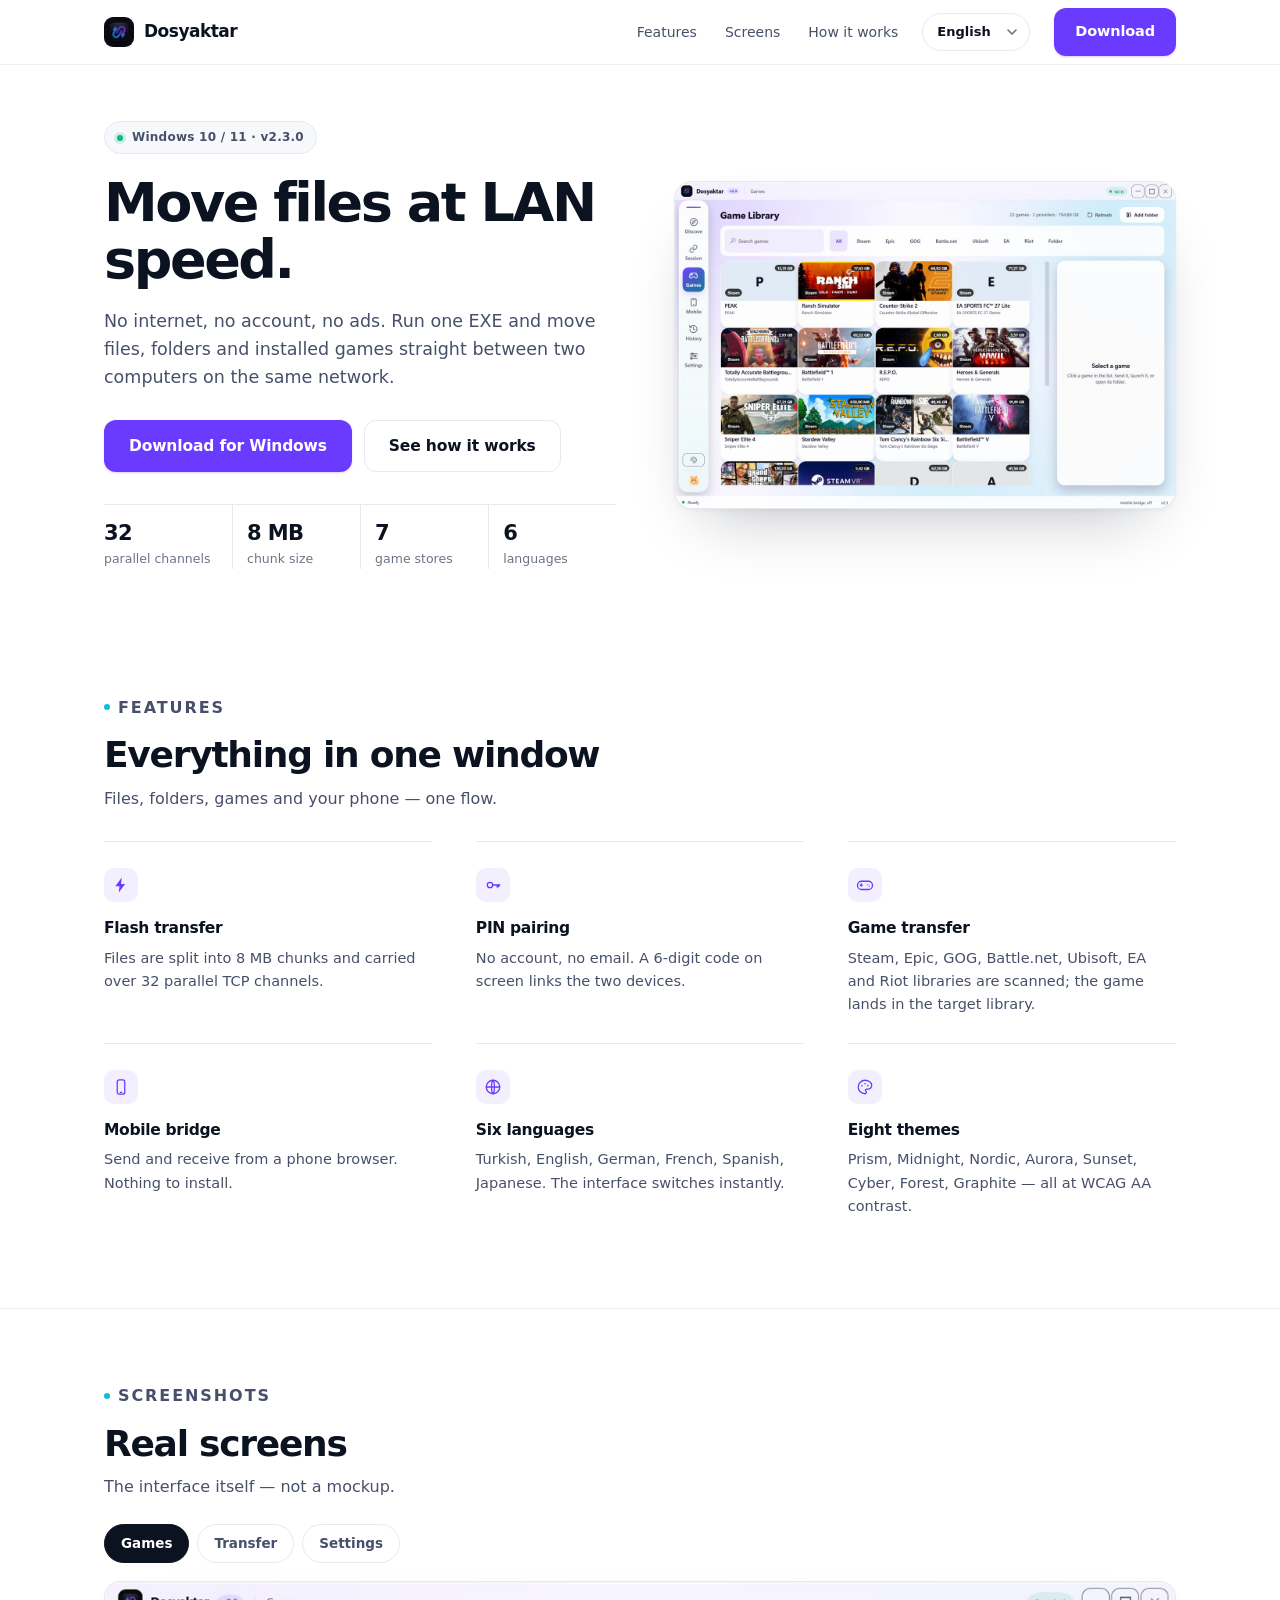
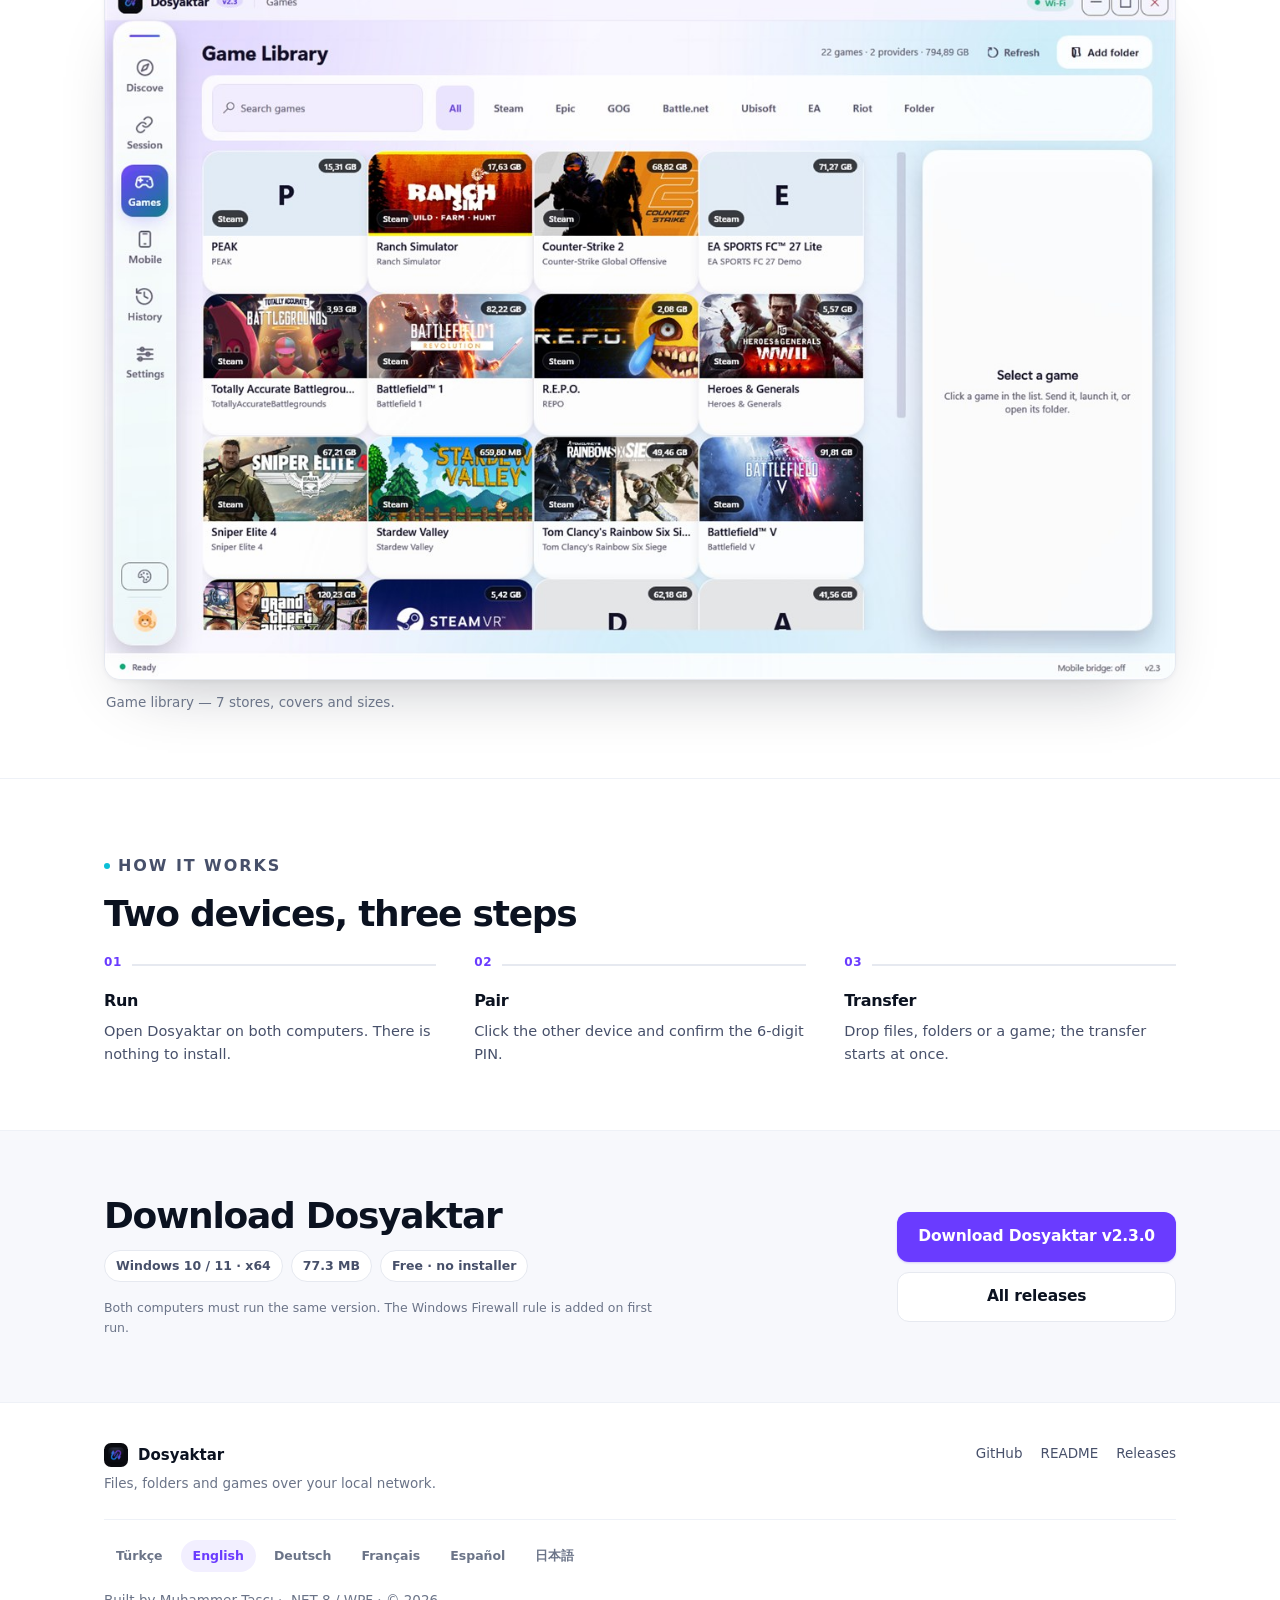
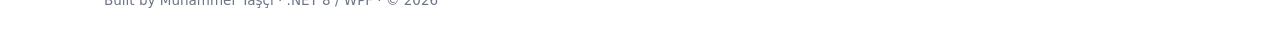
==== commit 252e5a82: "v2.3.0: alti dilli arayuz, yeni tanitim sayfasi ve README seti Uygulama - Localization/Loc.cs + TExt" ====
--- a/docs/index.html
+++ b/docs/index.html
@@ -1,356 +1,741 @@
 <!DOCTYPE html>
-<html lang="tr" data-type="software" data-radius="soft" data-buttons="pill">
+<html lang="en">
 <head>
 <meta charset="utf-8" />
 <meta name="viewport" content="width=device-width, initial-scale=1" />
-<meta name="description" content="Dosyaktar v2.2.1 — aynı ağda dosya, klasör ve oyun transferi. İnternetsiz, hesapsız, reklamsız." />
-<meta property="og:title" content="Dosyaktar — Yerel ağ transferi" />
+<title>Dosyaktar — Files, folders and games over your local network</title>
+<meta name="description" content="Dosyaktar v2.3.0 — transfer files, folders and installed games between Windows PCs on the same network. No internet, no account, no ads. One self-contained EXE in six languages." />
+<meta property="og:title" content="Dosyaktar — Local network transfer" />
+<meta property="og:description" content="Files, folders and installed games between Windows PCs on the same network. No internet, no account, no ads." />
+<meta property="og:image" content="https://muhammertasci11.github.io/Dosyaktar/shots/en-games.jpg" />
+<meta property="og:type" content="website" />
 <meta name="theme-color" content="#ffffff" />
-<title>Dosyaktar — Yerel ağda dosya, klasör ve oyun transferi</title>
-<link rel="stylesheet" href="css/index.css" />
+<link rel="icon" href="icon.png" />
+<style>
+:root{
+  --ink:#0b1220;
+  --ink-2:#47506a;
+  --ink-3:#6b7488;
+  --line:#e6e9f0;
+  --line-soft:#eef1f7;
+  --surface:#ffffff;
+  --surface-2:#f7f8fc;
+  --accent:#6a3bff;
+  --accent-2:#0bbfd6;
+  --accent-soft:#f2efff;
+  --radius:16px;
+  --wrap:1120px;
+  --s1:4px; --s2:8px; --s3:12px; --s4:16px; --s5:24px; --s6:32px; --s7:48px; --s8:64px;
+  --shadow-sm:0 1px 2px rgba(11,18,32,.04), 0 8px 24px -16px rgba(11,18,32,.18);
+  --shadow-lg:0 2px 4px rgba(11,18,32,.04), 0 32px 64px -32px rgba(11,18,32,.30);
+  --ease:cubic-bezier(.22,.61,.36,1);
+}
+*,*::before,*::after{box-sizing:border-box}
+html{-webkit-text-size-adjust:100%}
+body{
+  margin:0; background:var(--surface); color:var(--ink);
+  font-family:system-ui,-apple-system,"Segoe UI",Roboto,"Helvetica Neue",Arial,"Noto Sans JP",sans-serif;
+  font-size:16px; line-height:1.6; -webkit-font-smoothing:antialiased;
+}
+img{display:block; max-width:100%}
+a{color:inherit; text-decoration:none}
+h1,h2,h3,p,ul,ol,figure{margin:0}
+ul,ol{padding:0; list-style:none}
+.wrap{width:100%; max-width:var(--wrap); margin:0 auto; padding:0 24px}
+.skip{
+  position:absolute; left:-9999px; top:8px; z-index:100;
+  background:var(--ink); color:#fff; padding:10px 16px; border-radius:10px; font-size:14px; font-weight:600;
+}
+.skip:focus{left:16px}
+:focus-visible{outline:2px solid var(--accent); outline-offset:3px; border-radius:6px}
+
+/* ---------- header ---------- */
+.site-header{
+  position:sticky; top:0; z-index:50;
+  background:rgba(255,255,255,.86);
+  -webkit-backdrop-filter:saturate(180%) blur(14px);
+  backdrop-filter:saturate(180%) blur(14px);
+  border-bottom:1px solid var(--line-soft);
+}
+.header-row{display:flex; align-items:center; gap:var(--s5); height:64px}
+.brand{display:flex; align-items:center; gap:10px; font-weight:800; letter-spacing:-.03em; font-size:17px; flex:none}
+.brand img{width:30px; height:30px; border-radius:9px}
+.nav{display:flex; align-items:center; gap:28px; margin-left:auto}
+.nav a{font-size:14px; font-weight:500; color:var(--ink-2); transition:color .16s var(--ease)}
+.nav a:hover{color:var(--ink)}
+.lang-pick{
+  appearance:none; -webkit-appearance:none;
+  font:inherit; font-size:13px; font-weight:600; color:var(--ink);
+  background:var(--surface) url("data:image/svg+xml;charset=utf-8,%3Csvg xmlns='http://www.w3.org/2000/svg' width='10' height='6'%3E%3Cpath d='M1 1l4 4 4-4' fill='none' stroke='%236b7488' stroke-width='1.6' stroke-linecap='round'/%3E%3C/svg%3E") no-repeat right 12px center;
+  border:1px solid var(--line); border-radius:999px;
+  padding:8px 30px 8px 14px; cursor:pointer; flex:none;
+  transition:border-color .16s var(--ease), box-shadow .16s var(--ease);
+}
+.lang-pick:hover{border-color:#c9cfe0}
+.btn{
+  display:inline-flex; align-items:center; justify-content:center; gap:8px;
+  min-height:44px; padding:11px 20px; border-radius:12px;
+  font-size:14.5px; font-weight:650; letter-spacing:-.01em; cursor:pointer;
+  border:1px solid transparent; transition:transform .16s var(--ease), box-shadow .16s var(--ease), background-color .16s var(--ease), border-color .16s var(--ease);
+}
+.btn:active{transform:translateY(1px)}
+.btn-primary{background:var(--accent); color:#fff; box-shadow:0 1px 2px rgba(106,59,255,.24)}
+.btn-primary:hover{background:#5a2cf0; box-shadow:0 12px 24px -12px rgba(106,59,255,.7)}
+.btn-ghost{background:var(--surface); color:var(--ink); border-color:var(--line)}
+.btn-ghost:hover{border-color:#c9cfe0; background:var(--surface-2)}
+.header-cta{flex:none}
+.menu-btn{
+  display:none; width:44px; height:44px; flex:none; padding:0;
+  align-items:center; justify-content:center; flex-direction:column; gap:5px;
+  background:var(--surface); border:1px solid var(--line); border-radius:12px; cursor:pointer;
+}
+.menu-btn span{display:block; width:17px; height:1.8px; border-radius:2px; background:var(--ink); transition:transform .2s var(--ease), opacity .16s var(--ease)}
+.menu-btn[aria-expanded="true"] span:nth-child(1){transform:translateY(6.8px) rotate(45deg)}
+.menu-btn[aria-expanded="true"] span:nth-child(2){opacity:0}
+.menu-btn[aria-expanded="true"] span:nth-child(3){transform:translateY(-6.8px) rotate(-45deg)}
+.mobile-panel{display:none; border-top:1px solid var(--line-soft); padding:var(--s4) 0 var(--s5)}
+.mobile-panel.open{display:block}
+.mobile-panel a{display:block; padding:11px 2px; font-size:15px; font-weight:500; color:var(--ink-2); border-bottom:1px solid var(--line-soft)}
+.mobile-panel a.btn{
+  display:flex; width:100%; margin-top:var(--s4);
+  padding:13px 20px; font-size:15.5px; font-weight:650;
+  color:#fff; border-bottom:0;
+}
+.mobile-panel a.btn.btn-ghost{color:var(--ink)}
+
+/* ---------- section rhythm ---------- */
+.section{padding:clamp(44px,5vw,64px) 0}
+.section + .section{border-top:1px solid var(--line-soft)}
+.eyebrow{
+  display:inline-flex; align-items:center; gap:8px;
+  font-size:11.5px; font-weight:750; letter-spacing:.12em; text-transform:uppercase;
+  color:var(--accent); margin-bottom:14px;
+}
+.eyebrow::before{content:""; width:6px; height:6px; border-radius:50%; background:var(--accent-2)}
+h2{font-size:clamp(25px,3.2vw,36px); line-height:1.15; letter-spacing:-.035em; font-weight:800; color:var(--ink)}
+.section-head{max-width:640px}
+.section-head p{margin-top:10px; color:var(--ink-2); font-size:16px}
+
+/* ---------- hero ---------- */
+.hero{padding:clamp(36px,4.5vw,56px) 0 clamp(36px,4.5vw,52px)}
+.hero-grid{display:grid; grid-template-columns:1.02fr 1fr; gap:clamp(32px,4.5vw,60px); align-items:center}
+.kicker{
+  display:inline-flex; align-items:center; gap:9px;
+  font-size:12px; font-weight:700; letter-spacing:.02em; color:var(--ink-2);
+  background:var(--surface-2); border:1px solid var(--line);
+  padding:6px 12px; border-radius:999px; margin-bottom:20px;
+}
+.kicker i{width:6px; height:6px; border-radius:50%; background:#10b981; box-shadow:0 0 0 3px rgba(16,185,129,.18)}
+h1{
+  font-size:clamp(34px,4.6vw,54px); line-height:1.06; letter-spacing:-.045em;
+  font-weight:820; color:var(--ink); margin-bottom:18px; max-width:15ch;
+}
+.lede{font-size:clamp(15px,1.5vw,17.5px); line-height:1.62; color:var(--ink-2); max-width:46ch}
+.hero-actions{display:flex; flex-wrap:wrap; gap:12px; margin-top:28px}
+.hero-actions .btn{min-height:50px; padding:13px 24px; font-size:15.5px}
+.stats{display:grid; grid-template-columns:repeat(4,minmax(0,1fr)); margin-top:32px; border-top:1px solid var(--line)}
+.stats li{padding:16px 14px 0 0; min-width:0}
+.stats li + li{border-left:1px solid var(--line); padding-left:14px}
+.stats strong{display:block; font-size:21px; font-weight:800; letter-spacing:-.03em; font-variant-numeric:tabular-nums; color:var(--ink); line-height:1.2}
+.stats span{display:block; font-size:12.5px; color:var(--ink-3); margin-top:2px}
+.shot-frame{
+  background:var(--surface-2); border:1px solid var(--line); border-radius:18px;
+  overflow:hidden; box-shadow:var(--shadow-lg);
+}
+.shot-frame img{width:100%; height:auto; aspect-ratio:1458/950; object-fit:contain; transition:opacity .18s var(--ease)}
+.shot-frame img.swapping{opacity:0}
+
+/* ---------- features ---------- */
+.feature-grid{display:grid; grid-template-columns:repeat(3,1fr); gap:0 clamp(24px,3.4vw,44px); margin-top:30px}
+.feature{padding:26px 0; border-top:1px solid var(--line)}
+.feature .ic{
+  width:34px; height:34px; border-radius:10px; display:grid; place-items:center;
+  background:var(--accent-soft); color:var(--accent); margin-bottom:14px;
+}
+.feature .ic svg{width:18px; height:18px; display:block}
+.feature h3{font-size:15.5px; font-weight:700; letter-spacing:-.02em; margin-bottom:6px}
+.feature p{font-size:14.5px; line-height:1.6; color:var(--ink-2)}
+
+/* ---------- screenshots ---------- */
+.tabs{display:flex; flex-wrap:wrap; gap:8px; margin:24px 0 18px}
+.tab{
+  font:inherit; font-size:13.5px; font-weight:600; color:var(--ink-2);
+  background:var(--surface); border:1px solid var(--line); border-radius:999px;
+  padding:8px 16px; cursor:pointer; transition:all .16s var(--ease);
+}
+.tab:hover{border-color:#c9cfe0; color:var(--ink)}
+.tab[aria-pressed="true"]{background:var(--ink); border-color:var(--ink); color:#fff}
+.gallery{display:grid; gap:12px}
+.gallery .shot-frame{border-radius:16px}
+.gallery figcaption{font-size:13.5px; color:var(--ink-3); padding-left:2px}
+
+/* ---------- how ---------- */
+.steps{display:grid; grid-template-columns:repeat(3,1fr); gap:clamp(20px,3vw,40px); margin-top:30px; counter-reset:step}
+.step{position:relative; padding-top:22px; border-top:2px solid var(--line)}
+.step::before{
+  counter-increment:step; content:counter(step,decimal-leading-zero);
+  position:absolute; top:-13px; left:0; background:var(--surface); padding-right:10px;
+  font-size:12px; font-weight:800; letter-spacing:.06em; color:var(--accent);
+}
+.step h3{font-size:16px; font-weight:700; letter-spacing:-.02em; margin-bottom:6px}
+.step p{font-size:14.5px; line-height:1.6; color:var(--ink-2)}
+
+/* ---------- download ---------- */
+.download{background:var(--surface-2); border-top:1px solid var(--line-soft); border-bottom:1px solid var(--line-soft)}
+.dl-inner{display:grid; grid-template-columns:1fr auto; gap:var(--s6); align-items:center}
+.dl-meta{display:flex; flex-wrap:wrap; gap:8px; margin-top:14px}
+.chip{font-size:12.5px; font-weight:600; color:var(--ink-2); background:var(--surface); border:1px solid var(--line); padding:5px 11px; border-radius:999px}
+.dl-actions{display:flex; flex-direction:column; gap:10px; align-items:stretch; min-width:250px}
+.dl-actions .btn{min-height:50px; font-size:15.5px}
+.dl-note{font-size:12.5px; color:var(--ink-3); margin-top:16px; max-width:70ch}
+
+/* ---------- footer ---------- */
+.site-footer{padding:40px 0 34px; color:var(--ink-3); font-size:13.5px}
+.foot-top{display:flex; flex-wrap:wrap; gap:24px; justify-content:space-between; align-items:flex-start}
+.foot-brand{display:flex; align-items:center; gap:10px; font-weight:700; color:var(--ink); font-size:15px}
+.foot-brand img{width:24px; height:24px; border-radius:7px}
+.foot-links{display:flex; flex-wrap:wrap; gap:18px}
+.foot-links a{color:var(--ink-2)}
+.foot-links a:hover{color:var(--accent)}
+.foot-langs{display:flex; flex-wrap:wrap; gap:6px; margin:24px 0 18px; padding-top:20px; border-top:1px solid var(--line-soft)}
+.foot-langs button{
+  font:inherit; font-size:12.5px; font-weight:600; color:var(--ink-3);
+  background:transparent; border:1px solid transparent; border-radius:999px;
+  padding:5px 11px; cursor:pointer;
+}
+.foot-langs button:hover{color:var(--ink); background:var(--surface-2)}
+.foot-langs button[aria-pressed="true"]{color:var(--accent); background:var(--accent-soft)}
+
+/* ---------- japanese typography ---------- */
+html[lang="ja"] h1,html[lang="ja"] h2{letter-spacing:-.01em; line-height:1.25}
+html[lang="ja"] body{line-height:1.75}
+html[lang="ja"] .lede,html[lang="ja"] .feature p,html[lang="ja"] .step p{line-height:1.75}
+html[lang="ja"] h1{max-width:100%; font-size:clamp(30px,4vw,46px); word-break:auto-phrase; line-break:strict}
+html[lang="ja"] .lede{max-width:34em; word-break:auto-phrase}
+/* ---------- german hyphenation ---------- */
+html[lang="de"] .lede,html[lang="de"] .feature p,html[lang="de"] .step p{hyphens:auto}
+
+/* ---------- responsive ---------- */
+@media (max-width:980px){
+  .nav,.header-cta{display:none}
+  .menu-btn{display:flex}
+  .header-row{gap:var(--s3)}
+  .brand{margin-right:auto}
+  .hero-grid{grid-template-columns:1fr; gap:32px}
+  h1{max-width:20ch}
+  .feature-grid{grid-template-columns:repeat(2,1fr)}
+  .steps{grid-template-columns:1fr; gap:26px}
+  .step{padding-top:20px}
+  .dl-inner{grid-template-columns:1fr; gap:24px}
+  .dl-actions{min-width:0}
+}
+@media (max-width:620px){
+  .wrap{padding:0 18px}
+  .feature-grid{grid-template-columns:1fr}
+  .stats{grid-template-columns:repeat(2,minmax(0,1fr))}
+  .stats li{padding:14px 14px 0 0}
+  .stats li:nth-child(odd){border-left:0; padding-left:0}
+  .stats li:nth-child(even){border-left:1px solid var(--line); padding-left:14px}
+  .stats li:nth-child(n+3){border-top:1px solid var(--line); margin-top:12px}
+  .hero-actions .btn{flex:1 1 100%}
+  .foot-top{flex-direction:column; gap:18px}
+}
+@media (prefers-reduced-motion:reduce){
+  *,*::before,*::after{transition-duration:.01ms !important; animation-duration:.01ms !important; scroll-behavior:auto !important}
+}
+</style>
 </head>
 <body>
-<header class="site-header" id="header">
-<div class="wrap">
-<div class="brand"><span class="mark"></span><strong>Dosyaktar</strong></div>
-<nav class="nav-list"><a href="#ozellikler">Özellikler</a><a href="#nasıl">Nasıl çalışır</a><a href="#indir">İndir</a></nav>
-<a class="btn btn-primary" href="#indir">İndir</a>
-<button class="menu-toggle" id="menuToggle" aria-expanded="false" aria-label="Menüyü aç"></button>
-</div>
+<a class="skip" href="#main">Skip to content</a>
+
+<header class="site-header">
+  <div class="wrap">
+    <div class="header-row">
+      <a class="brand" href="#top"><img src="icon.png" alt="" width="30" height="30" /><span>Dosyaktar</span></a>
+      <nav class="nav" aria-label="Primary">
+        <a href="#features" data-i18n="nav.features">Features</a>
+        <a href="#screens" data-i18n="nav.screens">Screens</a>
+        <a href="#how" data-i18n="nav.how">How it works</a>
+      </nav>
+      <select class="lang-pick" id="langPick" aria-label="Language"></select>
+      <a class="btn btn-primary header-cta" href="https://github.com/muhammertasci11/Dosyaktar/releases/download/v2.3.0/Dosyaktar.exe" data-i18n="cta.short">Download</a>
+      <button class="menu-btn" id="menuBtn" type="button" aria-expanded="false" aria-controls="mobilePanel" aria-label="Menu">
+        <span></span><span></span><span></span>
+      </button>
+    </div>
+    <div class="mobile-panel" id="mobilePanel">
+      <a href="#features" data-i18n="nav.features">Features</a>
+      <a href="#screens" data-i18n="nav.screens">Screens</a>
+      <a href="#how" data-i18n="nav.how">How it works</a>
+      <a class="btn btn-primary" href="https://github.com/muhammertasci11/Dosyaktar/releases/download/v2.3.0/Dosyaktar.exe" data-i18n="cta.primary">Download for Windows</a>
+    </div>
+  </div>
 </header>
 
-<section class="hero">
-<div class="hero-grid">
-<div class="hero-copy">
-<p class="kicker">Dosyaktar v2.2.1</p>
-<h1>Aynı ağda,<br/>ışık hızında<br/>dosya taşı.</h1>
-<p class="lede">İnternetsiz, hesapsız, reklamsız. Tek dosya çalıştırılabilir — kurulum yok.</p>
-<div class="hero-actions">
-<a class="btn btn-primary btn-large" href="#indir">Windows için ücretsiz indir</a>
-<a class="btn btn-outline btn-large" href="#nasıl">Nasıl çalışır</a>
-</div>
-<ul class="stats">
-<li><strong>32</strong> <span>paralel TCP kanal</span></li>
-<li><strong>0 KB</strong> <span>internet tüketimi</span></li>
-<li><strong>2 sn</strong> <span>cihaz keşfi</span></li>
-<li><strong>8</strong> <span>tema</span></li>
-</ul>
-</div>
-<div class="hero-visual">
-<img src="../landing-full-desktop.png" alt="Dosyaktar masaüstü arayüzü" class="hero-img" />
-<div class="phone">
-<img src="../landing-anchor-mobile.png" alt="Mobil arayüz" />
-</div>
-</div>
-</div>
-</section>
-
-<section class="features" id="ozellikler">
-<div class="wrap">
-<h2 class="section-title">Özellikler</h2>
-<div class="grid grid-3">
-<article class="card">
-<div class="icon">⚡</div>
-<h3>Flash Mode</h3>
-<p>Dosyalar 8 MB'lık parçalara bölünür, 32 paralel TCP kanalıyla eşzamanlı taşınır.</p>
-</article>
-<article class="card">
-<div class="icon">🔒</div>
-<h3>PIN eşleştirme</h3>
-<p>Hesap yok, e-posta yok. Ekranda beliren 6 haneli kod iki cihazı bağlar.</p>
-</article>
-<article class="card">
-<div class="icon">🎮</div>
-<h3>Oyun transferi</h3>
-<p>Steam, Epic, GOG, Battle.net, Ubisoft, EA, Riot kitaplıklarını tarar ve aktarır.</p>
-</article>
-<article class="card">
-<div class="icon">📱</div>
-<h3>Mobil köprü</h3>
-<p>Telefon tarayıcısından dosya gönder ve al. Uygulama kurmak gerekmez.</p>
-</article>
-<article class="card">
-<div class="icon">🖼️</div>
-<h3>8 tema</h3>
-<p>Prism, Midnight, Nordic, Aurora, Sunset, Cyber, Forest, Graphite.</p>
-</article>
-<article class="card">
-<div class="icon">📦</div>
-<h3>Tek dosya</h3>
-<p>win-x64 self-contained tek EXE. Kurulum gerekmez.</p>
-</article>
-</div>
-</div>
-</section>
-
-<section class="howitworks" id="nasıl">
-<div class="wrap">
-<h2 class="section-title">Nasıl çalışır</h2>
-<ol class="steps">
-<li>
-<span class="num">01</span>
-<h3>Başlat</h3>
-<p>İki bilgisayarda da Dosyaktar'ı açın; kurulum yoktur.</p>
-</li>
-<li>
-<span class="num">02</span>
-<h3>Eşleştir</h3>
-<p>Karşı cihaza tıklayın, 6 haneli PIN'i onaylayın.</p>
-</li>
-<li>
-<span class="num">03</span>
-<h3>Aktar</h3>
-<p>Dosya, klasör veya oyun bırakın; transfer anında başlar.</p>
-</li>
-</ol>
-</div>
-</section>
-
-<section class="screenshots" style="padding: clamp(70px,10vh,110px) 24px; background:#ffffff;">
-<div class="wrap">
-<h2 class="section-title" style="text-align:left;">Uygulama Görselleri</h2>
-<div class="shot-grid">
-<figure class="shot">
-<img src="../landing-full-desktop.png" alt="Dosyaktar ana ekran" />
-<figcaption>Ana ekran — oyun kitaplığı ve mobil köprü</figcaption>
-</figure>
-<figure class="shot">
-<img src="../landing-anchor-desktop.png" alt="Dosyaktar anchor" />
-<figcaption>Keşif ekranı — cihaz eşleştirme</figcaption>
-</figure>
-<figure class="shot">
-<img src="../landing-oyunlar-desktop.png" alt="Dosyaktar oyunlar" />
-<figcaption>Oyun kitaplığı — sağlayıcı filtreleme</figcaption>
-</figure>
-<figure class="shot">
-<img src="../landing-anchor-mobile.png" alt="Mobil anchor" />
-<figcaption>Mobil — telefon alışveriş paneli</figcaption>
-</figure>
-<figure class="shot">
-<img src="../landing-oyunlar-mobile.png" alt="Mobil oyunlar" />
-<figcaption>Mobil oyun kitaplığı</figcaption>
-</figure>
-</div>
-</div>
-</section>
-
-<section class="download" id="indir">
-<div class="wrap">
-<h2 class="section-title">İndirin</h2>
-<p class="lede">Windows 10 / 11 (x64) · ~77 MB · ücretsiz</p>
-<a class="btn btn-primary btn-large" href="https://github.com/muhammertasci11/Dosyaktar/releases/download/v2.2.1/Dosyaktar.exe">
-Dosyaktar v2.2.1 indir
-</a>
-<p class="note">Her iki bilgisayarda da aynı sürümün çalışması gerekir.</p>
-</div>
-</section>
+<main id="main">
+  <section class="hero" id="top">
+    <div class="wrap hero-grid">
+      <div>
+        <p class="kicker"><i></i><span>Windows 10 / 11 · v2.3.0</span></p>
+        <h1 data-i18n="hero.title">Move files at LAN speed.</h1>
+        <p class="lede" data-i18n="hero.lede">No internet, no account, no ads. Run one EXE and move files, folders and installed games straight between two computers on the same network.</p>
+        <div class="hero-actions">
+          <a class="btn btn-primary" href="https://github.com/muhammertasci11/Dosyaktar/releases/download/v2.3.0/Dosyaktar.exe" data-i18n="cta.primary">Download for Windows</a>
+          <a class="btn btn-ghost" href="#how" data-i18n="cta.secondary">See how it works</a>
+        </div>
+        <ul class="stats">
+          <li><strong>32</strong><span data-i18n="stat.channels">parallel channels</span></li>
+          <li><strong>8 MB</strong><span data-i18n="stat.chunks">chunk size</span></li>
+          <li><strong>7</strong><span data-i18n="stat.stores">game stores</span></li>
+          <li><strong>6</strong><span data-i18n="stat.langs">languages</span></li>
+        </ul>
+      </div>
+      <figure class="shot-frame" style="margin:0">
+        <img id="heroShot" src="shots/en-games.jpg" width="1458" height="950" alt="Dosyaktar game library" />
+      </figure>
+    </div>
+  </section>
+
+  <section class="section" id="features">
+    <div class="wrap">
+      <div class="section-head">
+        <p class="eyebrow" data-i18n="features.eyebrow">Features</p>
+        <h2 data-i18n="features.title">Everything in one window</h2>
+        <p data-i18n="features.sub">Files, folders, games and your phone — one flow.</p>
+      </div>
+      <div class="feature-grid">
+        <article class="feature">
+          <div class="ic" aria-hidden="true"><svg viewBox="0 0 24 24" fill="currentColor"><path d="M13 2 4.5 13.5H10l-1 8.5 8.5-11.5H12z"/></svg></div>
+          <h3 data-i18n="f1.t">Flash transfer</h3>
+          <p data-i18n="f1.d">Files are split into 8 MB chunks and carried over 32 parallel TCP channels.</p>
+        </article>
+        <article class="feature">
+          <div class="ic" aria-hidden="true"><svg viewBox="0 0 24 24" fill="none" stroke="currentColor" stroke-width="1.7" stroke-linecap="round" stroke-linejoin="round"><circle cx="8" cy="12" r="3.6"/><path d="M11.6 12H21l-2.6 2.6M17.6 12v2.6"/></svg></div>
+          <h3 data-i18n="f2.t">PIN pairing</h3>
+          <p data-i18n="f2.d">No account, no email. A 6-digit code on screen links the two devices.</p>
+        </article>
+        <article class="feature">
+          <div class="ic" aria-hidden="true"><svg viewBox="0 0 24 24" fill="none" stroke="currentColor" stroke-width="1.7" stroke-linecap="round" stroke-linejoin="round"><rect x="2" y="7" width="20" height="11" rx="5.5"/><path d="M7 10.6v3M5.5 12.1h3M15.6 11.4h.01M17.6 13.4h.01"/></svg></div>
+          <h3 data-i18n="f3.t">Game transfer</h3>
+          <p data-i18n="f3.d">Steam, Epic, GOG, Battle.net, Ubisoft, EA and Riot libraries are scanned; the game lands in the target library.</p>
+        </article>
+        <article class="feature">
+          <div class="ic" aria-hidden="true"><svg viewBox="0 0 24 24" fill="none" stroke="currentColor" stroke-width="1.7" stroke-linecap="round" stroke-linejoin="round"><rect x="7" y="2.5" width="10" height="19" rx="2.6"/><path d="M11 19.3h2"/></svg></div>
+          <h3 data-i18n="f4.t">Mobile bridge</h3>
+          <p data-i18n="f4.d">Send and receive from a phone browser. Nothing to install.</p>
+        </article>
+        <article class="feature">
+          <div class="ic" aria-hidden="true"><svg viewBox="0 0 24 24" fill="none" stroke="currentColor" stroke-width="1.7" stroke-linecap="round" stroke-linejoin="round"><circle cx="12" cy="12" r="9"/><path d="M3 12h18M12 3c2.6 2.7 2.6 15.3 0 18M12 3c-2.6 2.7-2.6 15.3 0 18"/></svg></div>
+          <h3 data-i18n="f5.t">Six languages</h3>
+          <p data-i18n="f5.d">Turkish, English, German, French, Spanish, Japanese. The interface switches instantly.</p>
+        </article>
+        <article class="feature">
+          <div class="ic" aria-hidden="true"><svg viewBox="0 0 24 24" fill="none" stroke="currentColor" stroke-width="1.7" stroke-linecap="round" stroke-linejoin="round"><path d="M12 3a9 9 0 1 0 0 18c1.2 0 1.9-.9 1.9-1.9 0-1.4-1.4-1.7-1.4-2.9 0-.8.7-1.4 1.6-1.4H16a5 5 0 0 0 5-5C21 6.2 17 3 12 3Z"/><circle cx="8" cy="10.4" r="1.1" fill="currentColor" stroke="none"/><circle cx="12" cy="7.6" r="1.1" fill="currentColor" stroke="none"/><circle cx="15.8" cy="10.2" r="1.1" fill="currentColor" stroke="none"/></svg></div>
+          <h3 data-i18n="f6.t">Eight themes</h3>
+          <p data-i18n="f6.d">Prism, Midnight, Nordic, Aurora, Sunset, Cyber, Forest, Graphite — all at WCAG AA contrast.</p>
+        </article>
+      </div>
+    </div>
+  </section>
+
+  <section class="section" id="screens">
+    <div class="wrap">
+      <div class="section-head">
+        <p class="eyebrow" data-i18n="screens.eyebrow">Screenshots</p>
+        <h2 data-i18n="screens.title">Real screens</h2>
+        <p data-i18n="screens.sub">The interface itself — not a mockup.</p>
+      </div>
+      <div class="tabs" role="group" aria-label="Screenshots">
+        <button class="tab" type="button" data-shot="games" aria-pressed="true" data-i18n="tab.games">Games</button>
+        <button class="tab" type="button" data-shot="send" aria-pressed="false" data-i18n="tab.send">Transfer</button>
+        <button class="tab" type="button" data-shot="settings" aria-pressed="false" data-i18n="tab.settings">Settings</button>
+      </div>
+      <figure class="gallery" style="margin:0">
+        <div class="shot-frame">
+          <img id="shotImg" src="shots/en-games.jpg" width="1458" height="950" alt="Dosyaktar game library" />
+        </div>
+        <figcaption id="shotCaption">Game library — 7 stores, covers and sizes.</figcaption>
+      </figure>
+    </div>
+  </section>
+
+  <section class="section" id="how">
+    <div class="wrap">
+      <div class="section-head">
+        <p class="eyebrow" data-i18n="how.eyebrow">How it works</p>
+        <h2 data-i18n="how.title">Two devices, three steps</h2>
+      </div>
+      <ol class="steps">
+        <li class="step">
+          <h3 data-i18n="s1.t">Run</h3>
+          <p data-i18n="s1.d">Open Dosyaktar on both computers. There is nothing to install.</p>
+        </li>
+        <li class="step">
+          <h3 data-i18n="s2.t">Pair</h3>
+          <p data-i18n="s2.d">Click the other device and confirm the 6-digit PIN.</p>
+        </li>
+        <li class="step">
+          <h3 data-i18n="s3.t">Transfer</h3>
+          <p data-i18n="s3.d">Drop files, folders or a game; the transfer starts at once.</p>
+        </li>
+      </ol>
+    </div>
+  </section>
+
+  <section class="section download" id="download">
+    <div class="wrap dl-inner">
+      <div>
+        <h2 data-i18n="dl.title">Download Dosyaktar</h2>
+        <div class="dl-meta">
+          <span class="chip">Windows 10 / 11 · x64</span>
+          <span class="chip" data-i18n="dl.size">77.3 MB</span>
+          <span class="chip" data-i18n="dl.free">Free · no installer</span>
+        </div>
+        <p class="dl-note" data-i18n="dl.note">Both computers must run the same version. The Windows Firewall rule is added on first run.</p>
+      </div>
+      <div class="dl-actions">
+        <a class="btn btn-primary" href="https://github.com/muhammertasci11/Dosyaktar/releases/download/v2.3.0/Dosyaktar.exe" data-i18n="dl.button">Download Dosyaktar v2.3.0</a>
+        <a class="btn btn-ghost" href="https://github.com/muhammertasci11/Dosyaktar/releases" data-i18n="dl.all">All releases</a>
+      </div>
+    </div>
+  </section>
+</main>
 
 <footer class="site-footer">
-<div class="wrap">
-<strong>Dosyaktar</strong> · Yerel ağ transferi<br/>
-<a href="https://github.com/muhammertasci11/Dosyaktar">GitHub</a> · <a href="#indir">Github Releases</a><br/>
-© 2026 Muhammer Taşçı · .NET 8 / WPF
-</div>
+  <div class="wrap">
+    <div class="foot-top">
+      <div>
+        <div class="foot-brand"><img src="icon.png" alt="" width="24" height="24" /><span>Dosyaktar</span></div>
+        <p style="margin-top:6px" data-i18n="foot.tag">Files, folders and games over your local network.</p>
+      </div>
+      <div class="foot-links">
+        <a href="https://github.com/muhammertasci11/Dosyaktar">GitHub</a>
+        <a href="https://github.com/muhammertasci11/Dosyaktar#readme" data-i18n="foot.readme">README</a>
+        <a href="https://github.com/muhammertasci11/Dosyaktar/releases" data-i18n="foot.releases">Releases</a>
+      </div>
+    </div>
+    <div class="foot-langs" id="footLangs" role="group" aria-label="Language"></div>
+    <p><span data-i18n="foot.made">Built by Muhammer Taşçı</span> · .NET 8 / WPF · © 2026</p>
+  </div>
 </footer>
 
-<style>
-* { box-sizing: border-box; margin: 0; padding: 0; }
-html { scroll-behavior: smooth; }
-body {
-  font-family: system-ui, -apple-system, BlinkMacSystemFont, "Segoe UI", Roboto, "Helvetica Neue", Arial, sans-serif;
-  color: #0f172a; background: #ffffff; line-height: 1.55; font-size: 16px;
-  -webkit-font-smoothing: antialiased;
-}
-img { max-width: 100%; display: block; }
-a { color: inherit; text-decoration: none; }
-.wrap { max-width: 1100px; margin: 0 auto; padding: 0 24px; }
-
-/* Header */
-.site-header {
-  position: sticky; top: 0; z-index: 50;
-  background: rgba(255,255,255,0.9);
-  backdrop-filter: blur(12px);
-  border-bottom: 1px solid rgba(15,23,42,0.06);
-}
-.site-header .wrap { display: flex; align-items: center; justify-content: space-between; gap: 16px; height: 64px; }
-.brand { display: flex; align-items: center; gap: 10px; font-weight: 700; font-size: 18px; letter-spacing: -0.02em; }
-.mark {
-  width: 30px; height: 30px; border-radius: 10px;
-  background: linear-gradient(135deg, #6c3bff, #0fc9de);
-  box-shadow: 0 8px 20px -8px rgba(108,59,255,0.5);
-}
-.nav-list { display: none; gap: 24px; align-items: center; }
-.nav-list a { font-size: 14px; font-weight: 500; color: #334155; }
-.nav-list a:hover { color: #6c3bff; }
-.btn {
-  display: inline-flex; align-items: center; justify-content: center;
-  border-radius: 12px; font-weight: 600; cursor: pointer;
-  transition: transform 0.2s ease, box-shadow 0.2s ease, background 0.2s ease;
-}
-.btn:active { transform: scale(0.985); }
-.btn-primary {
-  background: #6c3bff; color: #ffffff;
-  border: none; padding: 12px 24px; font-size: 15px;
-}
-.btn-primary:hover { box-shadow: 0 12px 28px -10px rgba(108,59,255,0.55); }
-.btn-outline {
-  background: transparent; color: #6c3bff;
-  border: 1px solid #c7c2fe; padding: 11px 23px; font-size: 15px;
-}
-.btn-outline:hover { background: #f5f3ff; border-color: #6c3bff; }
-.btn-large { padding: 14px 28px; font-size: 16px; border-radius: 14px; }
-.menu-toggle {
-  display: none; width: 36px; height: 36px; border: none; background: transparent;
-  cursor: pointer; position: relative; z-index: 60;
-}
-.menu-toggle span {
-  position: absolute; left: 6px; right: 6px; height: 2px; border-radius: 2px;
-  background: #0f172a; transition: transform 0.25s ease, opacity 0.2s;
-}
-.menu-toggle span:nth-child(1) { top: 15px; }
-.menu-toggle span:nth-child(2) { top: 19px; }
-.menu-toggle span:nth-child(3) { top: 23px; }
-.menu-toggle[aria-expanded="true"] span:nth-child(1) { transform: translateY(4px) rotate(45deg); }
-.menu-toggle[aria-expanded="true"] span:nth-child(2) { opacity: 0; }
-.menu-toggle[aria-expanded="true"] span:nth-child(3) { transform: translateY(-4px) rotate(-45deg); }
-
-/* Hero */
-.hero {
-  padding: clamp(60px, 8vh, 100px) 24px 0;
-  position: relative;
-}
-.hero-grid {
-  display: grid;
-  grid-template-columns: 1fr 1fr;
-  gap: clamp(24px, 4vw, 60px);
-  align-items: center;
-}
-.hero-copy { max-width: 520px; }
-.kicker {
-  display: inline-flex; align-items: center; gap: 8px;
-  font-size: 13px; font-weight: 700; letter-spacing: 0.08em;
-  text-transform: uppercase; color: #6c3bff; margin-bottom: 16px;
-}
-.kicker::before { content: ""; width: 7px; height: 7px; border-radius: 50%; background: #10b981; box-shadow: 0 0 0 4px rgba(16,185,129,0.25); }
-h1 {
-  font-size: clamp(36px, 5vw, 52px); line-height: 1.1; letter-spacing: -0.04em;
-  font-weight: 800; margin: 0 0 18px; color: #0f172a;
-}
-.lede {
-  font-size: clamp(15px, 1.5vw, 18px); line-height: 1.6;
-  color: #475569; max-width: 48ch; margin: 0 0 24px;
-}
-.hero-actions { display: flex; gap: 12px; flex-wrap: wrap; margin-bottom: 26px; }
-.stats {
-  display: flex; gap: 24px; flex-wrap: wrap; margin-top: 30px;
-  border-top: 1px solid rgba(15,23,42,0.08); padding-top: 20px;
-}
-.stats li { display: flex; flex-direction: column; gap: 3px; font-size: 13px; color: #64748b; }
-.stats li strong { font-size: 19px; color: #0f172a; font-variant-numeric: tabular-nums; }
-.hero-visual { position: relative; display: flex; flex-direction: column; align-items: center; gap: 16px; }
-.hero-img {
-  width: 100%; max-width: 560px; border-radius: 20px;
-  border: 1px solid rgba(15,23,42,0.08);
-  box-shadow: 0 24px 48px -16px rgba(15,23,42,0.10);
-}
-.phone {
-  width: min(190px, 90vw); height: auto; border-radius: 26px;
-  overflow: hidden; border: 1px solid rgba(15,23,42,0.08);
-  box-shadow: 0 20px 40px -14px rgba(15,23,42,0.12);
-}
-.phone img { width: 100%; height: 100%; object-fit: cover; display: block; }
-
-/* Features */
-.features { padding: clamp(70px, 10vh, 110px) 24px; background: #fafafa; }
-.section-title {
-  text-align: center; font-size: clamp(28px, 4vw, 40px); font-weight: 800;
-  letter-spacing: -0.04em; color: #0f172a; margin-bottom: 40px;
-}
-.grid-3 {
-  display: grid; grid-template-columns: repeat(3, 1fr);
-  gap: 18px;
-}
-.card {
-  background: #ffffff; border: 1px solid rgba(15,23,42,0.06);
-  border-radius: 18px; padding: 24px 20px;
-  box-shadow: 0 10px 30px -14px rgba(15,23,42,0.08);
-  transition: transform 0.3s ease, box-shadow 0.3s ease;
-}
-.card:hover { transform: translateY(-3px); box-shadow: 0 20px 40px -14px rgba(15,23,42,0.12); }
-.icon {
-  width: 42px; height: 42px; border-radius: 12px;
-  background: linear-gradient(135deg, rgba(108,59,255,0.12), rgba(15,201,222,0.12));
-  display: grid; place-items: center; font-size: 20px;
-  margin-bottom: 14px; border: 1px solid rgba(108,59,255,0.14);
-}
-.card h3 { font-size: 17px; font-weight: 700; color: #0f172a; margin-bottom: 8px; letter-spacing: -0.02em; }
-.card p { font-size: 14px; color: #475569; line-height: 1.6; }
-
-/* How it works */
-.howitworks { padding: clamp(70px, 10vh, 110px) 24px; }
-.steps {
-  display: flex; gap: 20px; flex-wrap: wrap; justify-content: center;
-}
-.steps li {
-  flex: 1 1 250px; max-width: 300px; display: flex; flex-direction: column; gap: 12px;
-  padding: 24px 20px; border-radius: 18px; background: #ffffff;
-  border: 1px solid rgba(15,23,42,0.06);
-  box-shadow: 0 10px 30px -14px rgba(15,23,42,0.08);
-}
-.num {
-  width: 32px; height: 32px; border-radius: 10px; background: linear-gradient(135deg,#6c3bff,#0fc9de);
-  color: #fff; font-weight: 800; font-size: 14px; display: grid; place-items: center;
-  flex: none;
-}
-.steps h3 { font-size: 16px; font-weight: 700; color: #0f172a; letter-spacing: -0.02em; }
-.steps p { font-size: 14px; color: #475569; line-height: 1.6; }
-
-/* Screenshots */
-.shot-grid {
-  display: grid;
-  grid-template-columns: repeat(2, 1fr);
-  gap: 18px;
-}
-.shot {
-  position: relative; border-radius: 18px; overflow: hidden;
-  border: 1px solid rgba(15,23,42,0.06);
-  background: #f8fafc;
-}
-.shot img { width: 100%; height: 200px; object-fit: cover; display: block; }
-.shot figcaption {
-  padding: 12px 14px; font-size: 13px; color: #475569;
-  background: #ffffff; border-top: 1px solid rgba(15,23,42,0.04);
-}
-
-/* Download */
-.download { padding: clamp(70px, 10vh, 110px) 24px; background: #ffffff; text-align: center; }
-.download .section-title { margin-bottom: 10px; }
-.download .lede { color: #475569; max-width: 560px; margin: 0 auto 22px; }
-.download .btn-large { margin-bottom: 10px; }
-.note { font-size: 13px; color: #64748b; }
-
-/* Footer */
-.site-footer {
-  padding: 38px 24px 26px; border-top: 1px solid rgba(15,23,42,0.06); color: #475569;
-  font-size: 13px; text-align: center;
-}
-.site-footer a { color: #6c3bff; text-decoration: underline; font-size: 13px; }
-
-/* Responsive */
-@media (max-width: 900px) {
-  .nav-list { position: fixed; inset: 64px 0 0 0; background: rgba(255,255,255,0.95);
-    backdrop-filter: blur(16px); border-bottom: 1px solid rgba(15,23,42,0.06);
-    flex-direction: column; padding: 24px; gap: 16px; display: none; z-index: 55;
+<script>
+(function () {
+  var I18N = {
+    en: {
+      "meta.title": "Dosyaktar — Files, folders and games over your local network",
+      "meta.desc": "Dosyaktar v2.3.0 — transfer files, folders and installed games between Windows PCs on the same network. No internet, no account, no ads. One self-contained EXE in six languages.",
+      "nav.features": "Features", "nav.screens": "Screens", "nav.how": "How it works",
+      "cta.short": "Download", "cta.primary": "Download for Windows", "cta.secondary": "See how it works",
+      "hero.title": "Move files at LAN speed.",
+      "hero.lede": "No internet, no account, no ads. Run one EXE and move files, folders and installed games straight between two computers on the same network.",
+      "stat.channels": "parallel channels", "stat.chunks": "chunk size", "stat.stores": "game stores", "stat.langs": "languages",
+      "features.eyebrow": "Features", "features.title": "Everything in one window",
+      "features.sub": "Files, folders, games and your phone — one flow.",
+      "f1.t": "Flash transfer", "f1.d": "Files are split into 8 MB chunks and carried over 32 parallel TCP channels.",
+      "f2.t": "PIN pairing", "f2.d": "No account, no email. A 6-digit code on screen links the two devices.",
+      "f3.t": "Game transfer", "f3.d": "Steam, Epic, GOG, Battle.net, Ubisoft, EA and Riot libraries are scanned; the game lands in the target library.",
+      "f4.t": "Mobile bridge", "f4.d": "Send and receive from a phone browser. Nothing to install.",
+      "f5.t": "Six languages", "f5.d": "Turkish, English, German, French, Spanish, Japanese. The interface switches instantly.",
+      "f6.t": "Eight themes", "f6.d": "Prism, Midnight, Nordic, Aurora, Sunset, Cyber, Forest, Graphite — all at WCAG AA contrast.",
+      "screens.eyebrow": "Screenshots", "screens.title": "Real screens",
+      "screens.sub": "The interface itself — not a mockup.",
+      "tab.games": "Games", "tab.send": "Transfer", "tab.settings": "Settings",
+      "shot.games": "Game library — 7 stores, covers and sizes.",
+      "shot.send": "Transfer — device discovery, queue and activity log.",
+      "shot.settings": "Settings — theme, language and network.",
+      "how.eyebrow": "How it works", "how.title": "Two devices, three steps",
+      "s1.t": "Run", "s1.d": "Open Dosyaktar on both computers. There is nothing to install.",
+      "s2.t": "Pair", "s2.d": "Click the other device and confirm the 6-digit PIN.",
+      "s3.t": "Transfer", "s3.d": "Drop files, folders or a game; the transfer starts at once.",
+      "dl.title": "Download Dosyaktar", "dl.size": "77.3 MB", "dl.free": "Free · no installer",
+      "dl.note": "Both computers must run the same version. The Windows Firewall rule is added on first run.",
+      "dl.button": "Download Dosyaktar v2.3.0", "dl.all": "All releases",
+      "foot.tag": "Files, folders and games over your local network.",
+      "foot.readme": "README", "foot.releases": "Releases", "foot.made": "Built by Muhammer Taşçı"
+    },
+    tr: {
+      "meta.title": "Dosyaktar — Yerel ağda dosya, klasör ve oyun transferi",
+      "meta.desc": "Dosyaktar v2.3.0 — aynı ağdaki Windows bilgisayarlar arasında dosya, klasör ve kurulu oyun transferi. İnternet yok, hesap yok, reklam yok. Altı dilde tek EXE.",
+      "nav.features": "Özellikler", "nav.screens": "Ekranlar", "nav.how": "Nasıl çalışır",
+      "cta.short": "İndir", "cta.primary": "Windows için indir", "cta.secondary": "Nasıl çalışır",
+      "hero.title": "Aynı ağda, ışık hızında dosya taşı.",
+      "hero.lede": "İnternet yok, hesap yok, reklam yok. Tek bir EXE çalıştırın; aynı ağdaki iki bilgisayar arasında dosya, klasör ve kurulu oyunlar doğrudan taşınır.",
+      "stat.channels": "paralel kanal", "stat.chunks": "parça boyu", "stat.stores": "oyun mağazası", "stat.langs": "dil",
+      "features.eyebrow": "Özellikler", "features.title": "Tek pencerede her şey",
+      "features.sub": "Dosya, klasör, oyun ve telefon — hepsi aynı akışta.",
+      "f1.t": "Flash aktarım", "f1.d": "Dosyalar 8 MB'lik parçalara bölünür ve 32 paralel TCP kanalıyla eşzamanlı taşınır.",
+      "f2.t": "PIN eşleştirme", "f2.d": "Hesap yok, e-posta yok. Ekranda beliren 6 haneli kod iki cihazı bağlar.",
+      "f3.t": "Oyun aktarımı", "f3.d": "Steam, Epic, GOG, Battle.net, Ubisoft, EA ve Riot kitaplıkları taranır; oyun hedef kitaplığa eklenir.",
+      "f4.t": "Mobil köprü", "f4.d": "Telefon tarayıcısından dosya gönder ve al. Uygulama kurmak gerekmez.",
+      "f5.t": "Altı dil", "f5.d": "Türkçe, İngilizce, Almanca, Fransızca, İspanyolca, Japonca. Arayüz anında değişir.",
+      "f6.t": "Sekiz tema", "f6.d": "Prism, Midnight, Nordic, Aurora, Sunset, Cyber, Forest, Graphite. Hepsi WCAG AA kontrastlı.",
+      "screens.eyebrow": "Ekran görüntüleri", "screens.title": "Gerçek ekranlar",
+      "screens.sub": "Arayüzün kendisi — mockup değil.",
+      "tab.games": "Oyunlar", "tab.send": "Aktarım", "tab.settings": "Ayarlar",
+      "shot.games": "Oyun kitaplığı — 7 sağlayıcı, kapaklar ve boyutlar.",
+      "shot.send": "Aktarım — cihaz keşfi, kuyruk ve etkinlik günlüğü.",
+      "shot.settings": "Ayarlar — tema, dil ve ağ.",
+      "how.eyebrow": "Nasıl çalışır", "how.title": "İki cihaz, üç adım",
+      "s1.t": "Başlat", "s1.d": "Dosyaktar'ı iki bilgisayarda da açın. Kurulum yok.",
+      "s2.t": "Eşleştir", "s2.d": "Karşı cihaza tıklayın, 6 haneli PIN'i onaylayın.",
+      "s3.t": "Aktar", "s3.d": "Dosya, klasör veya oyun bırakın; aktarım anında başlar.",
+      "dl.title": "Dosyaktar'ı indir", "dl.size": "77,3 MB", "dl.free": "Ücretsiz · kurulum yok",
+      "dl.note": "İki bilgisayarda da aynı sürüm çalışmalı. İlk açılışta Windows Firewall kuralı otomatik eklenir.",
+      "dl.button": "Dosyaktar v2.3.0 indir", "dl.all": "Tüm sürümler",
+      "foot.tag": "Yerel ağda dosya, klasör ve oyun transferi.",
+      "foot.readme": "README", "foot.releases": "Sürümler", "foot.made": "Muhammer Taşçı tarafından geliştirildi"
+    },
+    de: {
+      "meta.title": "Dosyaktar — Dateien, Ordner und Spiele im lokalen Netz",
+      "meta.desc": "Dosyaktar v2.3.0 — Dateien, Ordner und installierte Spiele zwischen Windows-PCs im selben Netz übertragen. Kein Internet, kein Konto, keine Werbung. Eine EXE in sechs Sprachen.",
+      "nav.features": "Funktionen", "nav.screens": "Ansichten", "nav.how": "So funktioniert's",
+      "cta.short": "Download", "cta.primary": "Für Windows laden", "cta.secondary": "So funktioniert's",
+      "hero.title": "Dateien in LAN-Geschwindigkeit.",
+      "hero.lede": "Kein Internet, kein Konto, keine Werbung. Eine EXE starten und Dateien, Ordner und installierte Spiele direkt zwischen zwei Rechnern im selben Netz übertragen.",
+      "stat.channels": "parallele Kanäle", "stat.chunks": "Blockgröße", "stat.stores": "Spiele-Stores", "stat.langs": "Sprachen",
+      "features.eyebrow": "Funktionen", "features.title": "Alles in einem Fenster",
+      "features.sub": "Dateien, Ordner, Spiele und das Telefon — ein Ablauf.",
+      "f1.t": "Flash-Übertragung", "f1.d": "Dateien werden in 8-MB-Blöcke geteilt und über 32 parallele TCP-Kanäle übertragen.",
+      "f2.t": "PIN-Kopplung", "f2.d": "Kein Konto, keine E-Mail. Ein 6-stelliger Code auf dem Bildschirm verbindet beide Geräte.",
+      "f3.t": "Spiele übertragen", "f3.d": "Steam, Epic, GOG, Battle.net, Ubisoft, EA und Riot werden durchsucht; das Spiel landet in der Zielbibliothek.",
+      "f4.t": "Mobil-Brücke", "f4.d": "Senden und empfangen im Handy-Browser. Nichts zu installieren.",
+      "f5.t": "Sechs Sprachen", "f5.d": "Türkisch, Englisch, Deutsch, Französisch, Spanisch, Japanisch. Die Oberfläche wechselt sofort.",
+      "f6.t": "Acht Designs", "f6.d": "Prism, Midnight, Nordic, Aurora, Sunset, Cyber, Forest, Graphite — alle mit WCAG-AA-Kontrast.",
+      "screens.eyebrow": "Ansichten", "screens.title": "Echte Ansichten",
+      "screens.sub": "Die Oberfläche selbst — kein Mockup.",
+      "tab.games": "Spiele", "tab.send": "Übertragung", "tab.settings": "Optionen",
+      "shot.games": "Spielebibliothek — 7 Stores, Cover und Größen.",
+      "shot.send": "Übertragung — Gerätesuche, Warteschlange und Aktivität.",
+      "shot.settings": "Optionen — Design, Sprache und Netzwerk.",
+      "how.eyebrow": "So funktioniert's", "how.title": "Zwei Geräte, drei Schritte",
+      "s1.t": "Starten", "s1.d": "Dosyaktar auf beiden Rechnern öffnen. Es gibt nichts zu installieren.",
+      "s2.t": "Koppeln", "s2.d": "Auf das andere Gerät klicken und den 6-stelligen PIN bestätigen.",
+      "s3.t": "Übertragen", "s3.d": "Dateien, Ordner oder ein Spiel ablegen; die Übertragung startet sofort.",
+      "dl.title": "Dosyaktar herunterladen", "dl.size": "77,3 MB", "dl.free": "Kostenlos · kein Installer",
+      "dl.note": "Auf beiden Rechnern muss dieselbe Version laufen. Die Windows-Firewall-Regel wird beim ersten Start ergänzt.",
+      "dl.button": "Dosyaktar v2.3.0 herunterladen", "dl.all": "Alle Releases",
+      "foot.tag": "Dateien, Ordner und Spiele im lokalen Netz.",
+      "foot.readme": "README", "foot.releases": "Releases", "foot.made": "Entwickelt von Muhammer Taşçı"
+    },
+    fr: {
+      "meta.title": "Dosyaktar — Fichiers, dossiers et jeux sur votre réseau local",
+      "meta.desc": "Dosyaktar v2.3.0 — transférez fichiers, dossiers et jeux installés entre PC Windows du même réseau. Sans Internet, sans compte, sans publicité. Un seul EXE en six langues.",
+      "nav.features": "Fonctions", "nav.screens": "Aperçus", "nav.how": "Fonctionnement",
+      "cta.short": "Télécharger", "cta.primary": "Télécharger pour Windows", "cta.secondary": "Voir le fonctionnement",
+      "hero.title": "Transférez à la vitesse du réseau local.",
+      "hero.lede": "Sans Internet, sans compte, sans publicité. Lancez un seul EXE et transférez fichiers, dossiers et jeux installés directement entre deux ordinateurs du même réseau.",
+      "stat.channels": "canaux parallèles", "stat.chunks": "taille des blocs", "stat.stores": "boutiques de jeux", "stat.langs": "langues",
+      "features.eyebrow": "Fonctions", "features.title": "Tout dans une fenêtre",
+      "features.sub": "Fichiers, dossiers, jeux et téléphone — un seul flux.",
+      "f1.t": "Transfert Flash", "f1.d": "Les fichiers sont découpés en blocs de 8 Mo et transportés sur 32 canaux TCP parallèles.",
+      "f2.t": "Appairage par PIN", "f2.d": "Pas de compte, pas d'e-mail. Un code à 6 chiffres relie les deux appareils.",
+      "f3.t": "Transfert de jeux", "f3.d": "Les bibliothèques Steam, Epic, GOG, Battle.net, Ubisoft, EA et Riot sont analysées ; le jeu arrive dans la bibliothèque cible.",
+      "f4.t": "Passerelle mobile", "f4.d": "Envoyez et recevez depuis le navigateur du téléphone. Rien à installer.",
+      "f5.t": "Six langues", "f5.d": "Turc, anglais, allemand, français, espagnol, japonais. L'interface change instantanément.",
+      "f6.t": "Huit thèmes", "f6.d": "Prism, Midnight, Nordic, Aurora, Sunset, Cyber, Forest, Graphite — tous conformes WCAG AA.",
+      "screens.eyebrow": "Aperçus", "screens.title": "De vrais écrans",
+      "screens.sub": "L'interface elle-même — pas une maquette.",
+      "tab.games": "Jeux", "tab.send": "Transfert", "tab.settings": "Réglages",
+      "shot.games": "Bibliothèque de jeux — 7 boutiques, jaquettes et tailles.",
+      "shot.send": "Transfert — découverte, file d'attente et journal.",
+      "shot.settings": "Réglages — thème, langue et réseau.",
+      "how.eyebrow": "Fonctionnement", "how.title": "Deux appareils, trois étapes",
+      "s1.t": "Lancer", "s1.d": "Ouvrez Dosyaktar sur les deux ordinateurs. Rien à installer.",
+      "s2.t": "Appairer", "s2.d": "Cliquez sur l'autre appareil et confirmez le PIN à 6 chiffres.",
+      "s3.t": "Transférer", "s3.d": "Déposez fichiers, dossiers ou un jeu ; le transfert démarre aussitôt.",
+      "dl.title": "Télécharger Dosyaktar", "dl.size": "77,3 Mo", "dl.free": "Gratuit · sans installateur",
+      "dl.note": "Les deux ordinateurs doivent utiliser la même version. La règle de pare-feu Windows est ajoutée au premier lancement.",
+      "dl.button": "Télécharger Dosyaktar v2.3.0", "dl.all": "Toutes les versions",
+      "foot.tag": "Fichiers, dossiers et jeux sur votre réseau local.",
+      "foot.readme": "README", "foot.releases": "Versions", "foot.made": "Développé par Muhammer Taşçı"
+    },
+    es: {
+      "meta.title": "Dosyaktar — Archivos, carpetas y juegos por tu red local",
+      "meta.desc": "Dosyaktar v2.3.0 — mueve archivos, carpetas y juegos instalados entre PC Windows de la misma red. Sin Internet, sin cuenta, sin anuncios. Un solo EXE en seis idiomas.",
+      "nav.features": "Funciones", "nav.screens": "Capturas", "nav.how": "Cómo funciona",
+      "cta.short": "Descargar", "cta.primary": "Descargar para Windows", "cta.secondary": "Ver cómo funciona",
+      "hero.title": "Mueve archivos a velocidad de red local.",
+      "hero.lede": "Sin Internet, sin cuenta, sin anuncios. Ejecuta un solo EXE y mueve archivos, carpetas y juegos instalados directamente entre dos equipos de la misma red.",
+      "stat.channels": "canales paralelos", "stat.chunks": "tamaño de bloque", "stat.stores": "tiendas de juegos", "stat.langs": "idiomas",
+      "features.eyebrow": "Funciones", "features.title": "Todo en una ventana",
+      "features.sub": "Archivos, carpetas, juegos y el móvil — un solo flujo.",
+      "f1.t": "Transferencia Flash", "f1.d": "Los archivos se dividen en bloques de 8 MB y viajan por 32 canales TCP en paralelo.",
+      "f2.t": "Emparejamiento por PIN", "f2.d": "Sin cuenta ni correo. Un código de 6 dígitos enlaza los dos equipos.",
+      "f3.t": "Transferencia de juegos", "f3.d": "Se exploran las bibliotecas de Steam, Epic, GOG, Battle.net, Ubisoft, EA y Riot; el juego aparece en la biblioteca de destino.",
+      "f4.t": "Puente móvil", "f4.d": "Envía y recibe desde el navegador del móvil. Nada que instalar.",
+      "f5.t": "Seis idiomas", "f5.d": "Turco, inglés, alemán, francés, español, japonés. La interfaz cambia al instante.",
+      "f6.t": "Ocho temas", "f6.d": "Prism, Midnight, Nordic, Aurora, Sunset, Cyber, Forest, Graphite — todos con contraste WCAG AA.",
+      "screens.eyebrow": "Capturas", "screens.title": "Pantallas reales",
+      "screens.sub": "La interfaz tal cual — sin maquetas.",
+      "tab.games": "Juegos", "tab.send": "Transferencia", "tab.settings": "Ajustes",
+      "shot.games": "Biblioteca de juegos — 7 tiendas, carátulas y tamaños.",
+      "shot.send": "Transferencia — descubrimiento, cola y registro de actividad.",
+      "shot.settings": "Ajustes — tema, idioma y red.",
+      "how.eyebrow": "Cómo funciona", "how.title": "Dos equipos, tres pasos",
+      "s1.t": "Abrir", "s1.d": "Abre Dosyaktar en los dos ordenadores. No hay nada que instalar.",
+      "s2.t": "Emparejar", "s2.d": "Haz clic en el otro equipo y confirma el PIN de 6 dígitos.",
+      "s3.t": "Transferir", "s3.d": "Suelta archivos, carpetas o un juego; la transferencia empieza al momento.",
+      "dl.title": "Descargar Dosyaktar", "dl.size": "77,3 MB", "dl.free": "Gratis · sin instalador",
+      "dl.note": "Los dos equipos deben usar la misma versión. La regla del firewall de Windows se añade al primer inicio.",
+      "dl.button": "Descargar Dosyaktar v2.3.0", "dl.all": "Todas las versiones",
+      "foot.tag": "Archivos, carpetas y juegos por tu red local.",
+      "foot.readme": "README", "foot.releases": "Versiones", "foot.made": "Creado por Muhammer Taşçı"
+    },
+    ja: {
+      "meta.title": "Dosyaktar — ローカルネットワークでファイル・フォルダー・ゲームを転送",
+      "meta.desc": "Dosyaktar v2.3.0 — 同じネットワーク上の Windows PC 間でファイル・フォルダー・インストール済みゲームを転送。インターネット不要、アカウント不要、広告なし。6言語対応の単一 EXE。",
+      "nav.features": "機能", "nav.screens": "画面", "nav.how": "使い方",
+      "cta.short": "ダウンロード", "cta.primary": "Windows 版をダウンロード", "cta.secondary": "使い方を見る",
+      "hero.title": "LAN の速さでファイルを転送。",
+      "hero.lede": "インターネット不要、アカウント不要、広告なし。EXE を1つ起動するだけで、同じネットワーク上の2台の PC 間でファイル・フォルダー・インストール済みゲームを直接転送できます。",
+      "stat.channels": "並列チャネル", "stat.chunks": "ブロックサイズ", "stat.stores": "ゲームストア", "stat.langs": "言語",
+      "features.eyebrow": "機能", "features.title": "すべてを1つのウィンドウで",
+      "features.sub": "ファイルもフォルダーもゲームもスマホも、同じ流れで。",
+      "f1.t": "フラッシュ転送", "f1.d": "ファイルを 8 MB のブロックに分割し、32 本の TCP チャネルで並列に転送します。",
+      "f2.t": "PIN ペアリング", "f2.d": "アカウントもメールも不要。画面の6桁コードで2台をつなぎます。",
+      "f3.t": "ゲーム転送", "f3.d": "Steam、Epic、GOG、Battle.net、Ubisoft、EA、Riot のライブラリを検出し、転送先のライブラリに登録します。",
+      "f4.t": "モバイルブリッジ", "f4.d": "スマホのブラウザから送受信。アプリのインストールは不要です。",
+      "f5.t": "6言語", "f5.d": "トルコ語・英語・ドイツ語・フランス語・スペイン語・日本語。表示はすぐに切り替わります。",
+      "f6.t": "8テーマ", "f6.d": "Prism、Midnight、Nordic、Aurora、Sunset、Cyber、Forest、Graphite。すべて WCAG AA コントラスト。",
+      "screens.eyebrow": "画面", "screens.title": "実際の画面",
+      "screens.sub": "モックアップではなく、アプリそのものです。",
+      "tab.games": "ゲーム", "tab.send": "転送", "tab.settings": "設定",
+      "shot.games": "ゲームライブラリ — 7つのストア、カバーとサイズ。",
+      "shot.send": "転送 — デバイス検出、キュー、アクティビティ。",
+      "shot.settings": "設定 — テーマ、言語、ネットワーク。",
+      "how.eyebrow": "使い方", "how.title": "2台、3ステップ",
+      "s1.t": "起動", "s1.d": "2台の PC で Dosyaktar を開きます。インストールはありません。",
+      "s2.t": "ペアリング", "s2.d": "相手のデバイスをクリックし、6桁の PIN を確認します。",
+      "s3.t": "転送", "s3.d": "ファイル、フォルダー、ゲームをドロップするとすぐに始まります。",
+      "dl.title": "Dosyaktar をダウンロード", "dl.size": "77.3 MB", "dl.free": "無料 · インストーラー不要",
+      "dl.note": "2台とも同じバージョンで動作している必要があります。初回起動時に Windows ファイアウォールの規則が追加されます。",
+      "dl.button": "Dosyaktar v2.3.0 をダウンロード", "dl.all": "すべてのリリース",
+      "foot.tag": "ローカルネットワークでファイル・フォルダー・ゲームを転送。",
+      "foot.readme": "README", "foot.releases": "リリース", "foot.made": "開発: Muhammer Taşçı"
+    }
+  };
+
+  var LANGS = [
+    ["tr", "Türkçe"], ["en", "English"], ["de", "Deutsch"],
+    ["fr", "Français"], ["es", "Español"], ["ja", "日本語"]
+  ];
+
+  var state = { lang: "en", shot: "games" };
+
+  function detect() {
+    var q = new URLSearchParams(location.search).get("lang");
+    if (q && I18N[q]) return q;
+    try {
+      var saved = localStorage.getItem("dosyaktar.lang");
+      if (saved && I18N[saved]) return saved;
+    } catch (e) {}
+    var nav = (navigator.language || "en").slice(0, 2).toLowerCase();
+    return I18N[nav] ? nav : "en";
   }
-  .nav-list.open { display: flex; }
-  .menu-toggle { display: block; }
-  .hero-grid { grid-template-columns: 1fr; gap: 30px; }
-  .hero-visual { flex-direction: row; flex-wrap: wrap; justify-content: center; gap: 14px; }
-  .hero-img { max-width: 420px; }
-  .phone { width: 150px; }
-  .grid-3 { grid-template-columns: 1fr; }
-  .shot-grid { grid-template-columns: 1fr; }
-}
-</style>
+
+  var shotAlt = {
+    games: "Dosyaktar — game library",
+    send: "Dosyaktar — transfer",
+    settings: "Dosyaktar — settings"
+  };
+
+  function render() {
+    var t = I18N[state.lang];
+    document.documentElement.lang = state.lang;
+    document.title = t["meta.title"];
+    var md = document.querySelector('meta[name="description"]');
+    if (md) md.setAttribute("content", t["meta.desc"]);
+
+    var nodes = document.querySelectorAll("[data-i18n]");
+    for (var i = 0; i < nodes.length; i++) {
+      var k = nodes[i].getAttribute("data-i18n");
+      if (t[k]) nodes[i].textContent = t[k];
+    }
+
+    var src = "shots/" + state.lang + "-" + state.shot + ".jpg";
+    var shotImg = document.getElementById("shotImg");
+    shotImg.src = src;
+    shotImg.alt = shotAlt[state.shot];
+    document.getElementById("shotCaption").textContent = t["shot." + state.shot];
+    document.getElementById("heroShot").src = "shots/" + state.lang + "-games.jpg";
+
+    var tabs = document.querySelectorAll(".tab");
+    for (var j = 0; j < tabs.length; j++) {
+      tabs[j].setAttribute("aria-pressed", tabs[j].getAttribute("data-shot") === state.shot ? "true" : "false");
+    }
+
+    var pick = document.getElementById("langPick");
+    pick.value = state.lang;
+    pick.setAttribute("aria-label", state.lang === "ja" ? "言語" : "Language");
+
+    var foot = document.getElementById("footLangs").children;
+    for (var n = 0; n < foot.length; n++) {
+      foot[n].setAttribute("aria-pressed", foot[n].getAttribute("data-lang") === state.lang ? "true" : "false");
+    }
+  }
+
+  function setLang(code, remember) {
+    if (!I18N[code]) return;
+    state.lang = code;
+    if (remember) { try { localStorage.setItem("dosyaktar.lang", code); } catch (e) {} }
+    render();
+  }
+
+  // language picker
+  var pick = document.getElementById("langPick");
+  LANGS.forEach(function (l) {
+    var o = document.createElement("option");
+    o.value = l[0];
+    o.textContent = l[1];
+    pick.appendChild(o);
+  });
+  pick.addEventListener("change", function () { setLang(pick.value, true); });
+
+  // footer language row
+  var foot = document.getElementById("footLangs");
+  LANGS.forEach(function (l) {
+    var b = document.createElement("button");
+    b.type = "button";
+    b.textContent = l[1];
+    b.setAttribute("data-lang", l[0]);
+    b.setAttribute("aria-pressed", "false");
+    b.addEventListener("click", function () { setLang(l[0], true); });
+    foot.appendChild(b);
+  });
+
+  // screenshot tabs
+  var tabs = document.querySelectorAll(".tab");
+  for (var i = 0; i < tabs.length; i++) {
+    tabs[i].addEventListener("click", function () {
+      var next = this.getAttribute("data-shot");
+      if (next === state.shot) return;
+      state.shot = next;
+      var img = document.getElementById("shotImg");
+      var reduce = window.matchMedia("(prefers-reduced-motion: reduce)").matches;
+      if (reduce) { render(); return; }
+      img.classList.add("swapping");
+      setTimeout(function () { render(); img.classList.remove("swapping"); }, 140);
+    });
+  }
+
+  // mobile menu
+  var menuBtn = document.getElementById("menuBtn");
+  var panel = document.getElementById("mobilePanel");
+  menuBtn.addEventListener("click", function () {
+    var open = menuBtn.getAttribute("aria-expanded") === "true";
+    menuBtn.setAttribute("aria-expanded", open ? "false" : "true");
+    panel.classList.toggle("open", !open);
+  });
+  panel.addEventListener("click", function (e) {
+    if (e.target.tagName === "A") {
+      menuBtn.setAttribute("aria-expanded", "false");
+      panel.classList.remove("open");
+    }
+  });
+
+  setLang(detect(), false);
+})();
+</script>
 </body>
 </html>
